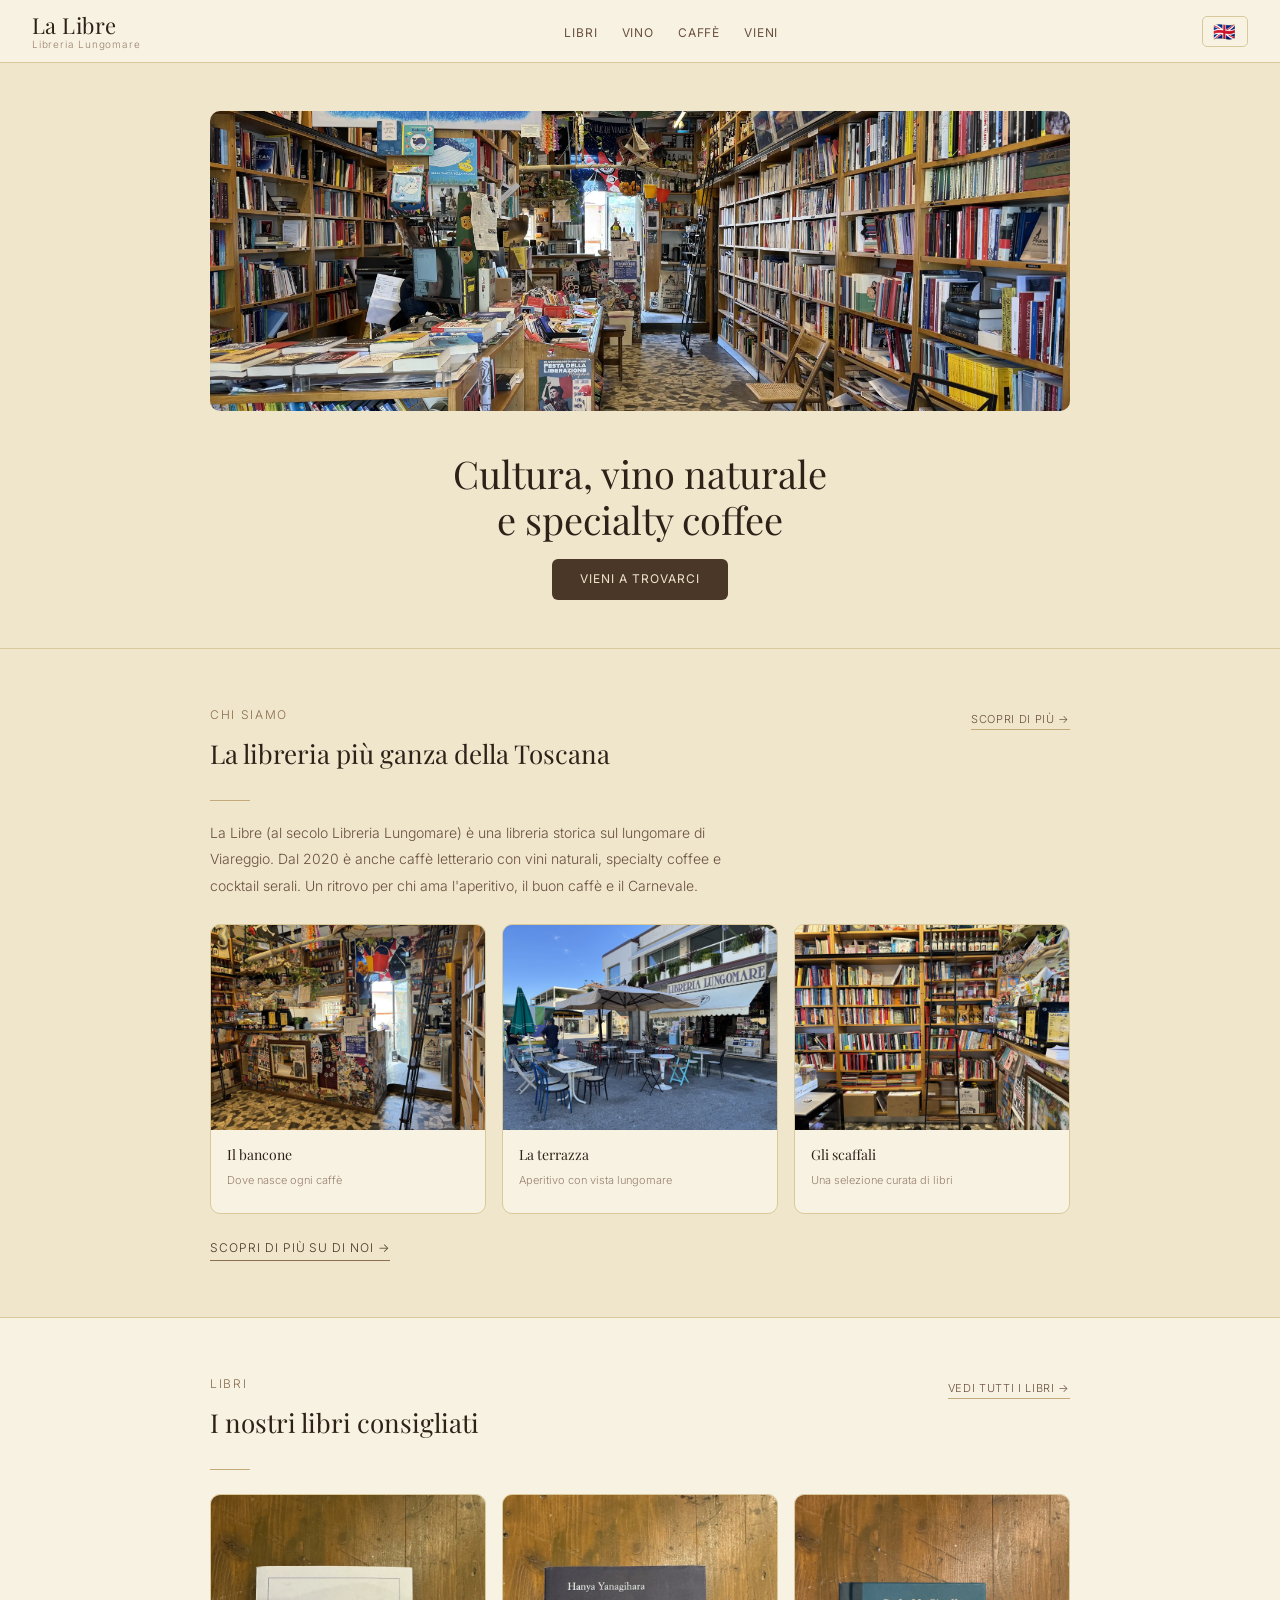
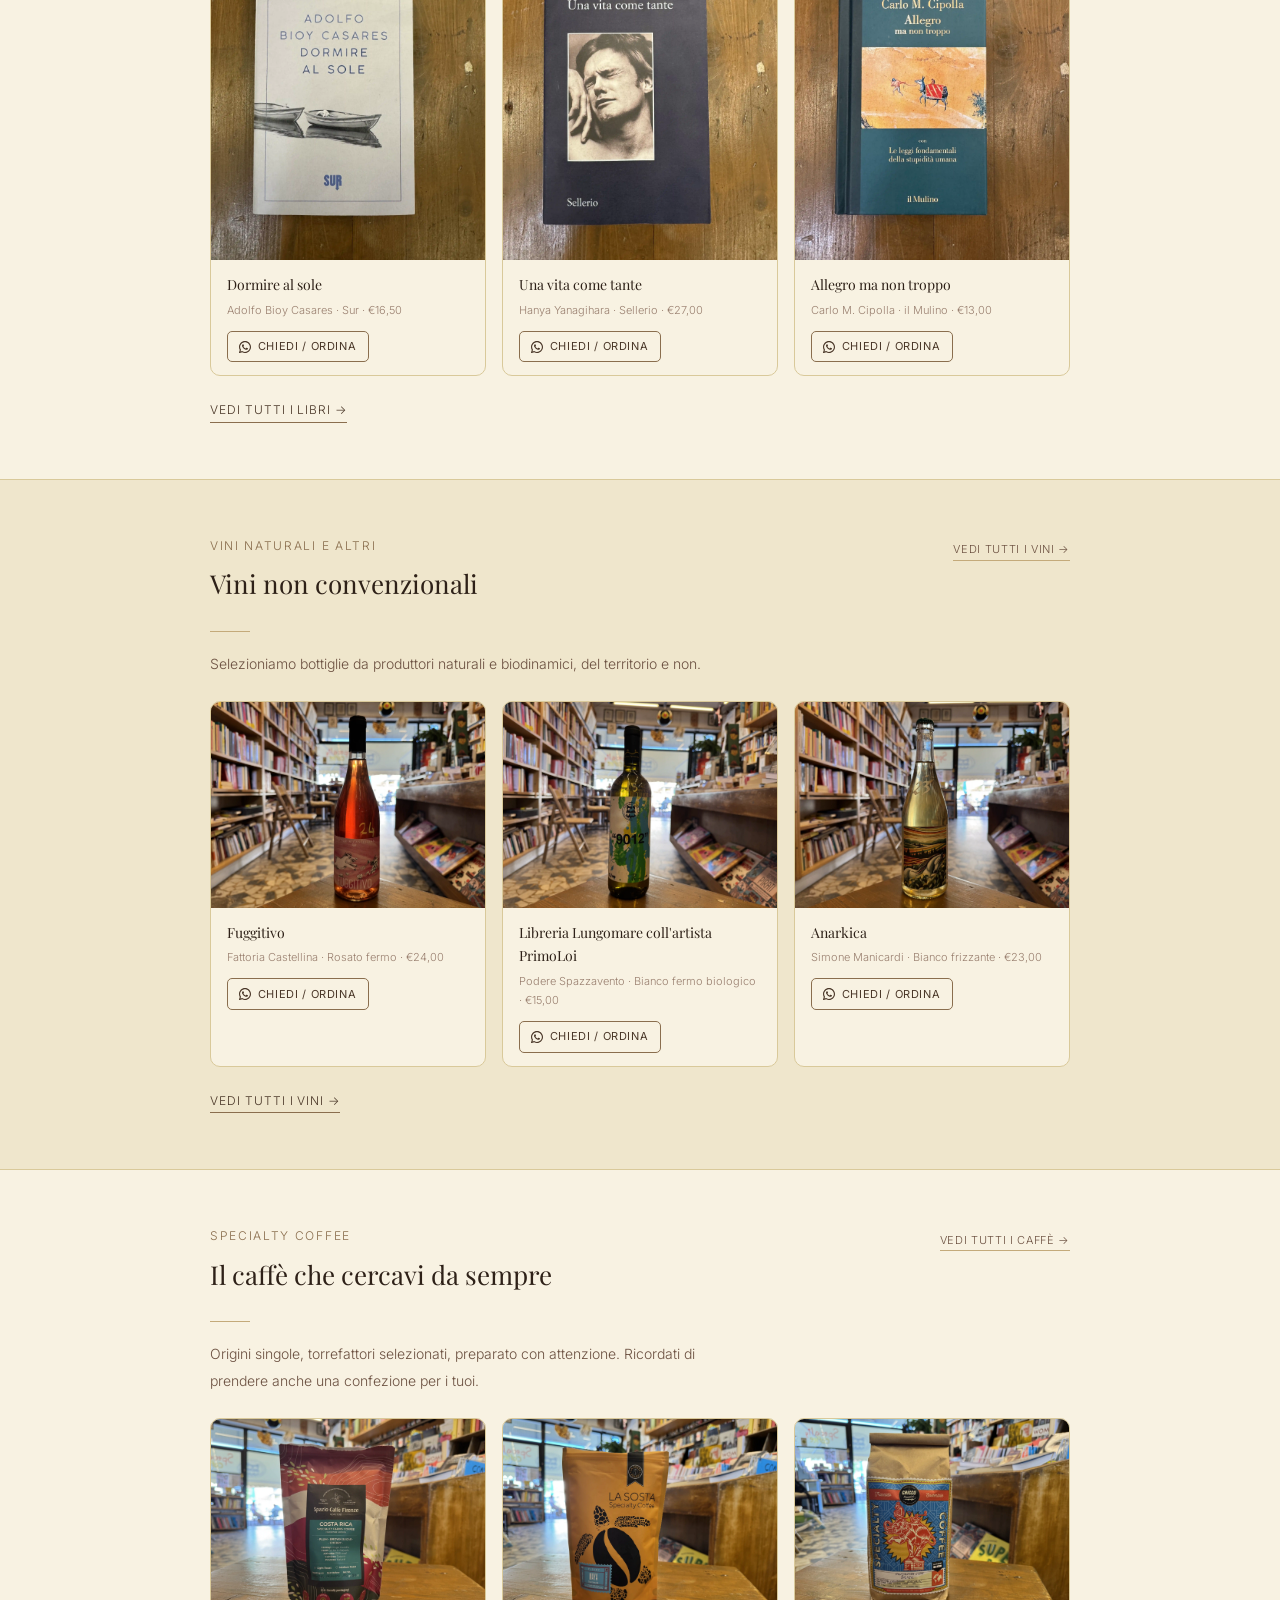
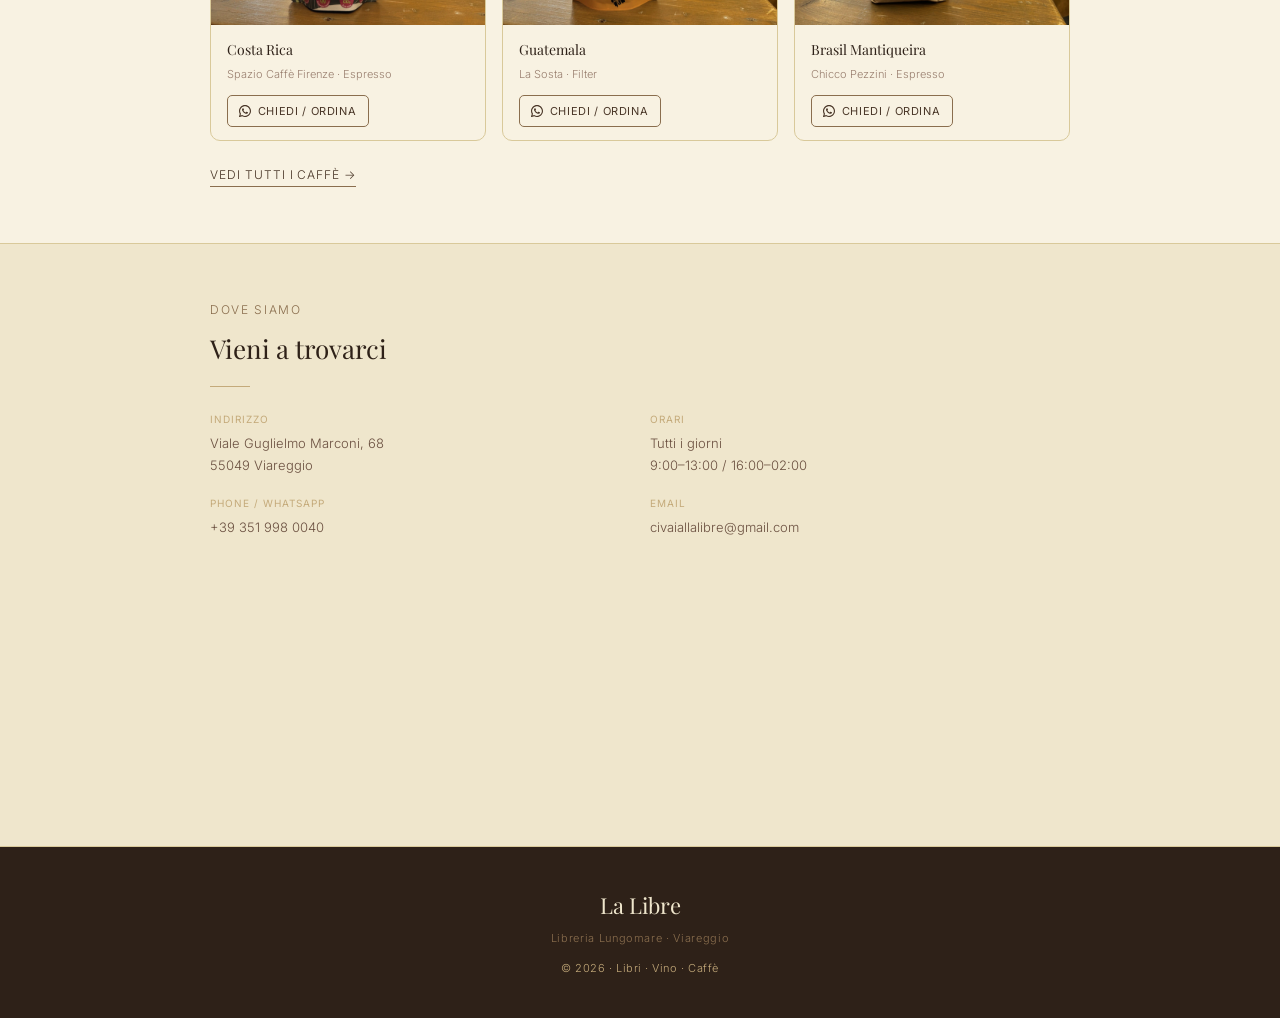
==== index.html @ 2ba242cf "Consistency across sections, also about" ====
<!DOCTYPE html>
<html lang="it">
<head>
  <meta charset="UTF-8" />
  <meta name="viewport" content="width=device-width, initial-scale=1.0" />
  <title>La Libre — Cultura, Vino Naturale & Specialty Coffee a Viareggio</title>
  <meta name="description" content="La Libre (Libreria Lungomare) è una libreria storica sul lungomare di Viareggio. Vini naturali, specialty coffee e cocktail serali." />
  <link rel="preconnect" href="https://fonts.googleapis.com" />
  <link rel="preconnect" href="https://fonts.gstatic.com" crossorigin />
  <link href="https://fonts.googleapis.com/css2?family=Playfair+Display:ital,wght@0,400;0,500;1,400&family=Inter:wght@300;400;500&display=swap" rel="stylesheet" />
  <style>
    /* ── Reset ── */
    *, *::before, *::after { box-sizing: border-box; margin: 0; padding: 0; }
    img { display: block; width: 100%; height: 100%; object-fit: cover; }

    /* ── Palette ── */
    :root {
      --cream:        #f8f2e2;
      --linen:        #efe6cc;
      --sand:         #d9c99a;
      --wood-light:   #c4aa7a;
      --wood-mid:     #8a6e4e;
      --walnut:       #4a3728;
      --walnut-deep:  #2e2118;
      --text-main:    #2e2118;
      --text-mid:     #6b5040;
      --text-muted:   #9a8070;
    }

    /* ── Base ── */
    body {
      font-family: 'Inter', sans-serif;
      font-weight: 300;
      background: var(--cream);
      color: var(--text-main);
      line-height: 1.7;
    }

    /* ── Nav ── */
    nav {
      position: sticky;
      top: 0;
      z-index: 100;
      background: var(--cream);
      border-bottom: 0.5px solid var(--sand);
      padding: 0.75rem 2rem;
      display: flex;
      align-items: center;
      justify-content: space-between;
      gap: 1rem;
    }
    .nav-logo {
      text-decoration: none;
      white-space: nowrap;
      line-height: 1.2;
    }
    .nav-logo-main {
      font-family: 'Playfair Display', serif;
      font-size: 22px;
      font-weight: 400;
      color: var(--walnut-deep);
      letter-spacing: 0.02em;
      display: block;
    }
    .nav-logo-sub {
      font-size: 10px;
      color: var(--text-muted);
      letter-spacing: 0.08em;
      font-weight: 300;
      display: block;
    }
    .nav-links {
      display: flex;
      gap: 1.5rem;
      list-style: none;
    }
    .nav-links a {
      font-size: 12px;
      color: var(--text-mid);
      text-decoration: none;
      letter-spacing: 0.07em;
      text-transform: uppercase;
      font-weight: 400;
      transition: color 0.2s;
    }
    .nav-links a:hover { color: var(--walnut-deep); }
    .nav-lang {
      font-size: 18px;
      border: 0.5px solid var(--sand);
      padding: 4px 10px;
      border-radius: 5px;
      cursor: pointer;
      background: transparent;
      font-family: 'Inter', sans-serif;
      white-space: nowrap;
      letter-spacing: 0.1em;
    }
    .nav-right {
      display: flex;
      align-items: center;
      gap: 0.75rem;
    }
    .burger {
      display: none;
      flex-direction: column;
      justify-content: center;
      gap: 5px;
      width: 32px;
      height: 32px;
      background: transparent;
      border: 0.5px solid var(--sand);
      border-radius: 5px;
      cursor: pointer;
      padding: 0;
    }
    .burger span {
      display: block;
      width: 16px;
      height: 1.5px;
      background: var(--walnut-deep);
      margin: 0 auto;
      transition: transform 0.25s, opacity 0.25s;
    }
    .burger.open span:nth-child(1) { transform: translateY(6.5px) rotate(45deg); }
    .burger.open span:nth-child(2) { opacity: 0; }
    .burger.open span:nth-child(3) { transform: translateY(-6.5px) rotate(-45deg); }
    .mobile-menu {
      display: none;
      flex-direction: column;
      background: var(--linen);
      border-bottom: 0.5px solid var(--sand);
      overflow: hidden;
      max-height: 0;
      transition: max-height 0.3s ease;
    }
    .mobile-menu.open { max-height: 300px; }
    .mobile-menu a {
      padding: 0.9rem 1.2rem;
      font-size: 13px;
      letter-spacing: 0.06em;
      text-transform: uppercase;
      color: var(--text-mid);
      text-decoration: none;
      border-bottom: 0.5px solid var(--sand);
    }
    .mobile-menu a:last-child { border-bottom: none; }
    .mobile-menu a:hover { color: var(--walnut-deep); }

    /* ── Hero ── */
    .hero {
      background: var(--linen);
      border-bottom: 0.5px solid var(--sand);
      padding: 3rem 2rem;
      display: flex;
      flex-direction: column;
      align-items: center;
      text-align: center;
    }
    .hero-img {
      width: 100%;
      max-width: 860px;
      height: 300px;
      background: var(--sand);
      border-radius: 10px;
      overflow: hidden;
      margin-bottom: 2.5rem;
      display: flex;
      align-items: center;
      justify-content: center;
      color: var(--text-mid);
      font-size: 12px;
      letter-spacing: 0.06em;
    }
    /* swap the div for <img loading="lazy" src="images/hero.webp" alt="La Libre sul lungomare di Viareggio"> when ready */
    .hero h1 {
      font-family: 'Playfair Display', serif;
      font-size: 38px;
      font-weight: 400;
      color: var(--walnut-deep);
      line-height: 1.2;
      margin-bottom: 1rem;
    }
    .hero p {
      font-size: 15px;
      color: var(--text-mid);
      max-width: 460px;
      line-height: 1.85;
      margin-bottom: 2rem;
    }
    .btn {
      background: var(--walnut);
      color: var(--linen);
      padding: 0.65rem 1.8rem;
      border-radius: 6px;
      font-size: 12px;
      letter-spacing: 0.08em;
      text-transform: uppercase;
      font-weight: 400;
      font-family: 'Inter', sans-serif;
      border: none;
      cursor: pointer;
      text-decoration: none;
      display: inline-block;
      transition: background 0.2s;
    }
    .btn:hover { background: var(--walnut-deep); }

    /* ── Sections ── */
    section {
      padding: 3.5rem 2rem;
      border-bottom: 0.5px solid var(--sand);
    }
    section:nth-child(even) { background: var(--linen); }
    .section-inner { max-width: 860px; margin: 0 auto; }

    .eyebrow {
      font-size: 12px;
      letter-spacing: 0.14em;
      text-transform: uppercase;
      color: var(--wood-mid);
      margin-bottom: 0.4rem;
    }
    h2 {
      font-family: 'Playfair Display', serif;
      font-size: 26px;
      font-weight: 400;
      color: var(--walnut-deep);
      margin-bottom: 0.6rem;
    }
    .divider {
      width: 40px;
      height: 1px;
      background: var(--wood-light);
      margin: 0.9rem 0 1.2rem;
    }
    .section-body {
      font-size: 14px;
      color: var(--text-mid);
      line-height: 1.9;
      max-width: 540px;
    }

    /* ── Photo rows ── */
    .photo-row {
      display: flex;
      gap: 1rem;
      margin-top: 1.5rem;
    }
    .photo-block {
      flex: 1;
      background: var(--sand);
      border-radius: 10px;
      overflow: hidden;
    }
    .photo-block img {
      width: 100%;
      height: auto;
      object-fit: contain;
    }

    /* ── Cards ── */
    .cards {
      display: grid;
      grid-template-columns: repeat(auto-fit, minmax(160px, 1fr));
      gap: 1rem;
      margin-top: 1.5rem;
    }
    .card {
      background: var(--cream);
      border: 0.5px solid var(--sand);
      border-radius: 10px;
      overflow: hidden;
    }
    section:nth-child(even) .card { background: var(--cream); }
    .card-img {
      background: var(--sand);
      overflow: hidden;
    }
    .card-img img {
      width: 100%;
      height: auto;
      object-fit: contain;
    }
    .card-body { padding: 0.8rem 1rem; }
    .card-title {
      font-family: 'Playfair Display', serif;
      font-size: 14px;
      color: var(--walnut-deep);
      margin-bottom: 0.25rem;
    }
    .card-sub {
      font-size: 11px;
      color: var(--text-muted);
      margin-bottom: 0.7rem;
    }
    .card {
      cursor: pointer;
      transition: box-shadow 0.2s, transform 0.2s;
      text-decoration: none;
      color: inherit;
      display: block;
    }
    .card:hover {
      box-shadow: 0 4px 18px rgba(46,33,24,0.10);
      transform: translateY(-2px);
    }
    .card-img img { transition: transform 0.3s; }
    .card:hover .card-img img { transform: scale(1.03); }
    .wa-btn {
      display: inline-flex;
      align-items: center;
      gap: 0.4rem;
      font-size: 11px;
      font-family: 'Inter', sans-serif;
      font-weight: 400;
      letter-spacing: 0.06em;
      text-transform: uppercase;
      color: var(--walnut);
      border: 0.5px solid var(--wood-mid);
      border-radius: 5px;
      padding: 0.35rem 0.7rem;
      text-decoration: none;
      transition: background 0.2s, color 0.2s;
      white-space: nowrap;
    }
    .wa-btn:hover { background: var(--walnut); color: var(--linen); }
    .see-all {
      display: inline-block;
      margin-top: 1.5rem;
      font-size: 12px;
      letter-spacing: 0.08em;
      text-transform: uppercase;
      color: var(--walnut);
      text-decoration: none;
      border-bottom: 0.5px solid var(--wood-mid);
      padding-bottom: 1px;
      transition: color 0.2s;
    }
    .see-all:hover { color: var(--walnut-deep); }
    .section-head {
      display: flex;
      align-items: flex-start;
      justify-content: space-between;
      gap: 1rem;
    }
    .see-all-top {
      font-size: 11px;
      letter-spacing: 0.06em;
      text-transform: uppercase;
      color: var(--text-mid);
      text-decoration: none;
      white-space: nowrap;
      border-bottom: 0.5px solid var(--wood-light);
      padding-bottom: 1px;
      margin-top: 0.3rem;
      transition: color 0.2s, border-color 0.2s;
    }
    .see-all-top:hover { color: var(--walnut-deep); border-color: var(--wood-mid); }
    @media (max-width: 640px) {
      .section-head { flex-direction: column; gap: 0.4rem; }
    }

    /* ── Visit ── */
    .info-grid {
      display: grid;
      grid-template-columns: 1fr 1fr;
      gap: 1.2rem;
      margin-top: 1.5rem;
    }
    .info-item { font-size: 13px; color: var(--text-mid); }
    .info-label {
      display: block;
      font-size: 10px;
      letter-spacing: 0.1em;
      text-transform: uppercase;
      color: var(--wood-light);
      margin-bottom: 0.25rem;
      font-weight: 400;
    }
    .map-placeholder {
      margin-top: 1.5rem;
      height: 220px;
      background: var(--sand);
      border-radius: 10px;
      overflow: hidden;
      display: flex;
      align-items: center;
      justify-content: center;
      color: var(--text-mid);
      font-size: 12px;
      letter-spacing: 0.04em;
    }
    /* replace the div above with:
       <iframe src="https://maps.google.com/..." width="100%" height="220"
               style="border:0; border-radius:10px;" allowfullscreen loading="lazy"></iframe>
    */

    /* ── Footer ── */
    footer {
      background: var(--walnut-deep);
      padding: 2.5rem 2rem;
      text-align: center;
    }
    .footer-logo {
      font-family: 'Playfair Display', serif;
      font-size: 22px;
      color: var(--linen);
      margin-bottom: 0.25rem;
    }
    .footer-sub {
      font-size: 11px;
      color: var(--wood-mid);
      letter-spacing: 0.06em;
      margin-bottom: 0.75rem;
    }
    footer p {
      font-size: 11px;
      color: var(--wood-light);
      letter-spacing: 0.05em;
      font-weight: 300;
    }

    /* ── Responsive ── */
    @media (max-width: 640px) {
      nav { padding: 0.75rem 1.2rem; }
      .nav-links { display: none; }
      .burger { display: flex; }
      .mobile-menu { display: flex; }
      .hero { padding: 2rem 1.2rem; }
      .hero h1 { font-size: 28px; }
      .hero-img { height: 200px; }
      section { padding: 2.5rem 1.2rem; }
      .photo-row { flex-direction: column; }
      .info-grid { grid-template-columns: 1fr; }
    }

    /* ── Reduced motion ── */
    @media (prefers-reduced-motion: reduce) {
      * { transition: none !important; }
    }
  </style>
</head>
<body>

  <!-- NAV -->
  <nav>
    <a href="index.html" class="nav-logo">
      <span class="nav-logo-main">La Libre</span>
      <span class="nav-logo-sub">Libreria Lungomare</span>
    </a>
    <ul class="nav-links">
      <li><a href="books.html" data-it="Libri" data-en="Books">Libri</a></li>
      <li><a href="wine.html" data-it="Vino" data-en="Wine">Vino</a></li>
      <li><a href="coffee.html" data-it="Caffè" data-en="Coffee">Caffè</a></li>
      <li><a href="#visit" data-it="Vieni" data-en="Visit">Vieni</a></li>
    </ul>
    <div class="nav-right">
      <button class="nav-lang" id="lang-toggle" title="Switch language">🇬🇧</button>
      <button class="burger" id="burger-toggle" aria-label="Menu" aria-expanded="false">
        <span></span><span></span><span></span>
      </button>
    </div>
  </nav>

  <div class="mobile-menu" id="mobile-menu">
    <a href="books.html" data-it="Libri" data-en="Books">Libri</a>
    <a href="wine.html" data-it="Vino" data-en="Wine">Vino</a>
    <a href="coffee.html" data-it="Caffè" data-en="Coffee">Caffè</a>
    <a href="#visit" data-it="Vieni" data-en="Visit">Vieni</a>
  </div>

  <!-- HERO -->
  <section class="hero">
    <div class="hero-img"><img loading="lazy" src="foto/dallentrata.webp" alt="La Libre sul lungomare di Viareggio" /></div>
    <h1 data-it="Cultura, vino naturale<br>e specialty coffee" data-en="Culture, natural wine<br>and specialty coffee">Cultura, vino naturale<br>e specialty coffee</h1>
    <a href="#visit" class="btn" data-it="Vieni a trovarci" data-en="Find us">Vieni a trovarci</a>
  </section>

  <!-- ABOUT -->
  <section id="about">
    <div class="section-inner">
      <div class="section-head">
        <div>
          <div class="eyebrow" data-it="Chi siamo" data-en="Who we are">Chi siamo</div>
          <h2 data-it="La libreria più ganza della Toscana" data-en="The coolest bookshop in Tuscany">La libreria più ganza della Toscana</h2>
        </div>
        <a href="about.html" class="see-all-top" data-it="Scopri di più →" data-en="Discover more →">Scopri di più →</a>
      </div>
      <div class="divider"></div>
      <p class="section-body" data-it="La Libre (al secolo Libreria Lungomare) è una libreria storica sul lungomare di Viareggio. Dal 2020 è anche caffè letterario con vini naturali, specialty coffee e cocktail serali. Un ritrovo per chi ama l'aperitivo, il buon caffè e il Carnevale." data-en="La Libre (formally Libreria Lungomare) is a historic bookshop on the seafront of Viareggio. Since 2020 it has also become a literary café with natural wines, specialty coffee and evening cocktails. A gathering place for those who love aperitivo, good coffee and the Viareggio Carnival.">
        La Libre (al secolo Libreria Lungomare) è una libreria storica sul lungomare di Viareggio. Dal 2020 è anche caffè letterario con vini naturali, specialty coffee e cocktail serali. Un ritrovo per chi ama l'aperitivo, il buon caffè e il Carnevale.
      </p>
      <div class="cards" id="about-cards"></div>
      <a href="about.html" class="see-all" data-it="Scopri di più su di noi →" data-en="Discover more about us →">Scopri di più su di noi →</a>
    </div>
  </section>

  <section id="books">
    <div class="section-inner">
      <div class="section-head">
        <div>
          <div class="eyebrow" data-it="Libri" data-en="Books">Libri</div>
          <h2 data-it="I nostri libri consigliati" data-en="Our recommended books">I nostri libri consigliati</h2>
        </div>
        <a href="books.html" class="see-all-top" data-it="Vedi tutti i libri →" data-en="See all books →">Vedi tutti i libri →</a>
      </div>
      <div class="divider"></div>
      <div class="cards" id="books-cards"></div>
      <a href="books.html" class="see-all" data-it="Vedi tutti i libri →" data-en="See all books →">Vedi tutti i libri →</a>
    </div>
  </section>

  <!-- WINE -->
  <section id="wine">
    <div class="section-inner">
      <div class="section-head">
        <div>
          <div class="eyebrow" data-it="Vini naturali e altri" data-en="Natural wine and others">Vino</div>
          <h2 data-it="Vini non convenzionali" data-en="Unconventional wines">Vini non convenzionali</h2>
        </div>
        <a href="wine.html" class="see-all-top" data-it="Vedi tutti i vini →" data-en="See all wines →">Vedi tutti i vini →</a>
      </div>
      <div class="divider"></div>
      <p class="section-body" data-it="Selezioniamo bottiglie da produttori naturali e biodinamici, del territorio e non." data-en="We select bottles from natural and biodynamic producers, local and beyond.">Selezioniamo bottiglie da produttori naturali e biodinamici, del territorio e non.</p>
      <div class="cards" id="wine-cards"></div>
      <a href="wine.html" class="see-all" data-it="Vedi tutti i vini →" data-en="See all wines →">Vedi tutti i vini →</a>
    </div>
  </section>

  <!-- COFFEE -->
  <section id="coffee">
    <div class="section-inner">
      <div class="section-head">
        <div>
          <div class="eyebrow" data-it="Specialty coffee" data-en="Specialty coffee">Specialty coffee</div>
          <h2 data-it="Il caffè che cercavi da sempre" data-en="The coffee you always wanted">Il caffè che cercavi da sempre</h2>
        </div>
        <a href="coffee.html" class="see-all-top" data-it="Vedi tutti i caffè →" data-en="See all coffees →">Vedi tutti i caffè →</a>
      </div>
      <div class="divider"></div>
      <p class="section-body" data-it="Origini singole, torrefattori selezionati, preparato con attenzione. Ricordati di prendere anche una confezione per i tuoi." data-en="Single origins, careful roasters, brewed with attention. Don't forget to grab a bag for your family too.">Origini singole, torrefattori selezionati, preparato con attenzione. Ricordati di prendere anche una confezione per i tuoi.</p>
      <div class="cards" id="coffee-cards"></div>
      <a href="coffee.html" class="see-all" data-it="Vedi tutti i caffè →" data-en="See all coffees →">Vedi tutti i caffè →</a>
    </div>
  </section>

  <!-- VISIT -->
  <section id="visit">
    <div class="section-inner">
      <div class="eyebrow" data-it="Dove siamo" data-en="Find us">Dove siamo</div>
      <h2 data-it="Vieni a trovarci" data-en="Come and visit">Vieni a trovarci</h2>
      <div class="divider"></div>
      <div class="info-grid">
        <div class="info-item">
          <span class="info-label" data-it="Indirizzo" data-en="Address">Indirizzo</span>
          Viale Guglielmo Marconi, 68<br>55049 Viareggio
        </div>
        <div class="info-item">
          <span class="info-label" data-it="Orari" data-en="Hours">Orari</span>
          <span data-it="Tutti i giorni" data-en="Every day">Tutti i giorni</span><br>
          9:00–13:00 / 16:00–02:00
        </div>
        <div class="info-item">
          <span class="info-label">Phone / WhatsApp</span>
          <a href="tel:+393519980040" style="color:inherit;text-decoration:none;">+39 351 998 0040</a>
        </div>
        <div class="info-item">
          <span class="info-label">Email</span>
          <a href="mailto:civaiallalibre@gmail.com" style="color:inherit;text-decoration:none;">civaiallalibre@gmail.com</a>
        </div>
      </div>
      <iframe src="https://www.google.com/maps/embed?pb=!1m18!1m12!1m3!1d2876.0768328225317!2d10.235871875852617!3d43.87495967109236!2m3!1f0!2f0!3f0!3m2!1i1024!2i768!4f13.1!3m3!1m2!1s0x12d5a1ed3983cb67%3A0x3e65cf802dfb64c!2sViale%20Guglielmo%20Marconi%2C%2068%2C%2055049%20Viareggio%20LU!5e0!3m2!1sit!2sit!4v1781770397722!5m2!1sit!2sit" width="100%" height="220" style="border:0; border-radius:10px; margin-top:1.5rem;" allowfullscreen="" loading="lazy" referrerpolicy="no-referrer-when-downgrade"></iframe>
    </div>
  </section>

  <!-- FOOTER -->
  <footer>
    <div class="footer-logo">La Libre</div>
    <div class="footer-sub">Libreria Lungomare · Viareggio</div>
    <p>© 2026 · Libri · Vino · Caffè</p>
  </footer>

  <script src="products.js"></script>
  <script src="site.js"></script>
  <script>
    const WA_ICON = `<svg xmlns="http://www.w3.org/2000/svg" width="12" height="12" viewBox="0 0 24 24" fill="currentColor"><path d="M17.472 14.382c-.297-.149-1.758-.867-2.03-.967-.273-.099-.471-.148-.67.15-.197.297-.767.966-.94 1.164-.173.199-.347.223-.644.075-.297-.15-1.255-.463-2.39-1.475-.883-.788-1.48-1.761-1.653-2.059-.173-.297-.018-.458.13-.606.134-.133.298-.347.446-.52.149-.174.198-.298.298-.497.099-.198.05-.371-.025-.52-.075-.149-.669-1.612-.916-2.207-.242-.579-.487-.5-.669-.51-.173-.008-.371-.01-.57-.01-.198 0-.52.074-.792.372-.272.297-1.04 1.016-1.04 2.479 0 1.462 1.065 2.875 1.213 3.074.149.198 2.096 3.2 5.077 4.487.709.306 1.262.489 1.694.625.712.227 1.36.195 1.871.118.571-.085 1.758-.719 2.006-1.413.248-.694.248-1.289.173-1.413-.074-.124-.272-.198-.57-.347z"/><path d="M12 0C5.373 0 0 5.373 0 12c0 2.126.553 4.122 1.523 5.855L.057 23.215a.75.75 0 0 0 .923.923l5.36-1.466A11.945 11.945 0 0 0 12 24c6.627 0 12-5.373 12-12S18.627 0 12 0zm0 21.75a9.694 9.694 0 0 1-4.98-1.371l-.356-.212-3.705 1.013 1.013-3.705-.212-.356A9.694 9.694 0 0 1 2.25 12C2.25 6.615 6.615 2.25 12 2.25S21.75 6.615 21.75 12 17.385 21.75 12 21.75z"/></svg>`;

    function renderCards(containerId, products, cat, showWaButton = true) {
      const container = document.getElementById(containerId);
      if (!container) return;
      products.slice(0, 3).forEach(p => {
        const waHtml = showWaButton ? `
            <a class="wa-btn" href="${waLink(p.title, cat)}" target="_blank" rel="noopener" onclick="event.stopPropagation()">
              ${WA_ICON} <span data-it="Chiedi / Ordina" data-en="Ask / Order">Chiedi / Ordina</span>
            </a>` : '';
        const card = document.createElement('div');
        card.className = 'card';
        card.innerHTML = `
          <div class="card-img"><img loading="lazy" src="${p.foto}" alt="${p.title}" /></div>
          <div class="card-body">
            <div class="card-title">${p.title}</div>
            <div class="card-sub">${p.sub}</div>
            ${waHtml}
          </div>`;
        card.addEventListener('click', () => {
          window.location.href = `detail.html?id=${p.id}&cat=${cat}&lang=${LaLibreSite.getLang()}`;
        });
        container.appendChild(card);
      });
    }

    renderCards('about-cards',  PRODUCTS.about,  'about', false);
    renderCards('books-cards',  PRODUCTS.books,  'books');
    renderCards('wine-cards',   PRODUCTS.wine,   'wine');
    renderCards('coffee-cards', PRODUCTS.coffee, 'coffee');

    // Re-apply translations/link language now that dynamic cards exist
    const lang = LaLibreSite.getLang();
    LaLibreSite.applyTranslations(lang);
    LaLibreSite.rewriteInternalLinks(lang);
  </script>

</body>
</html>
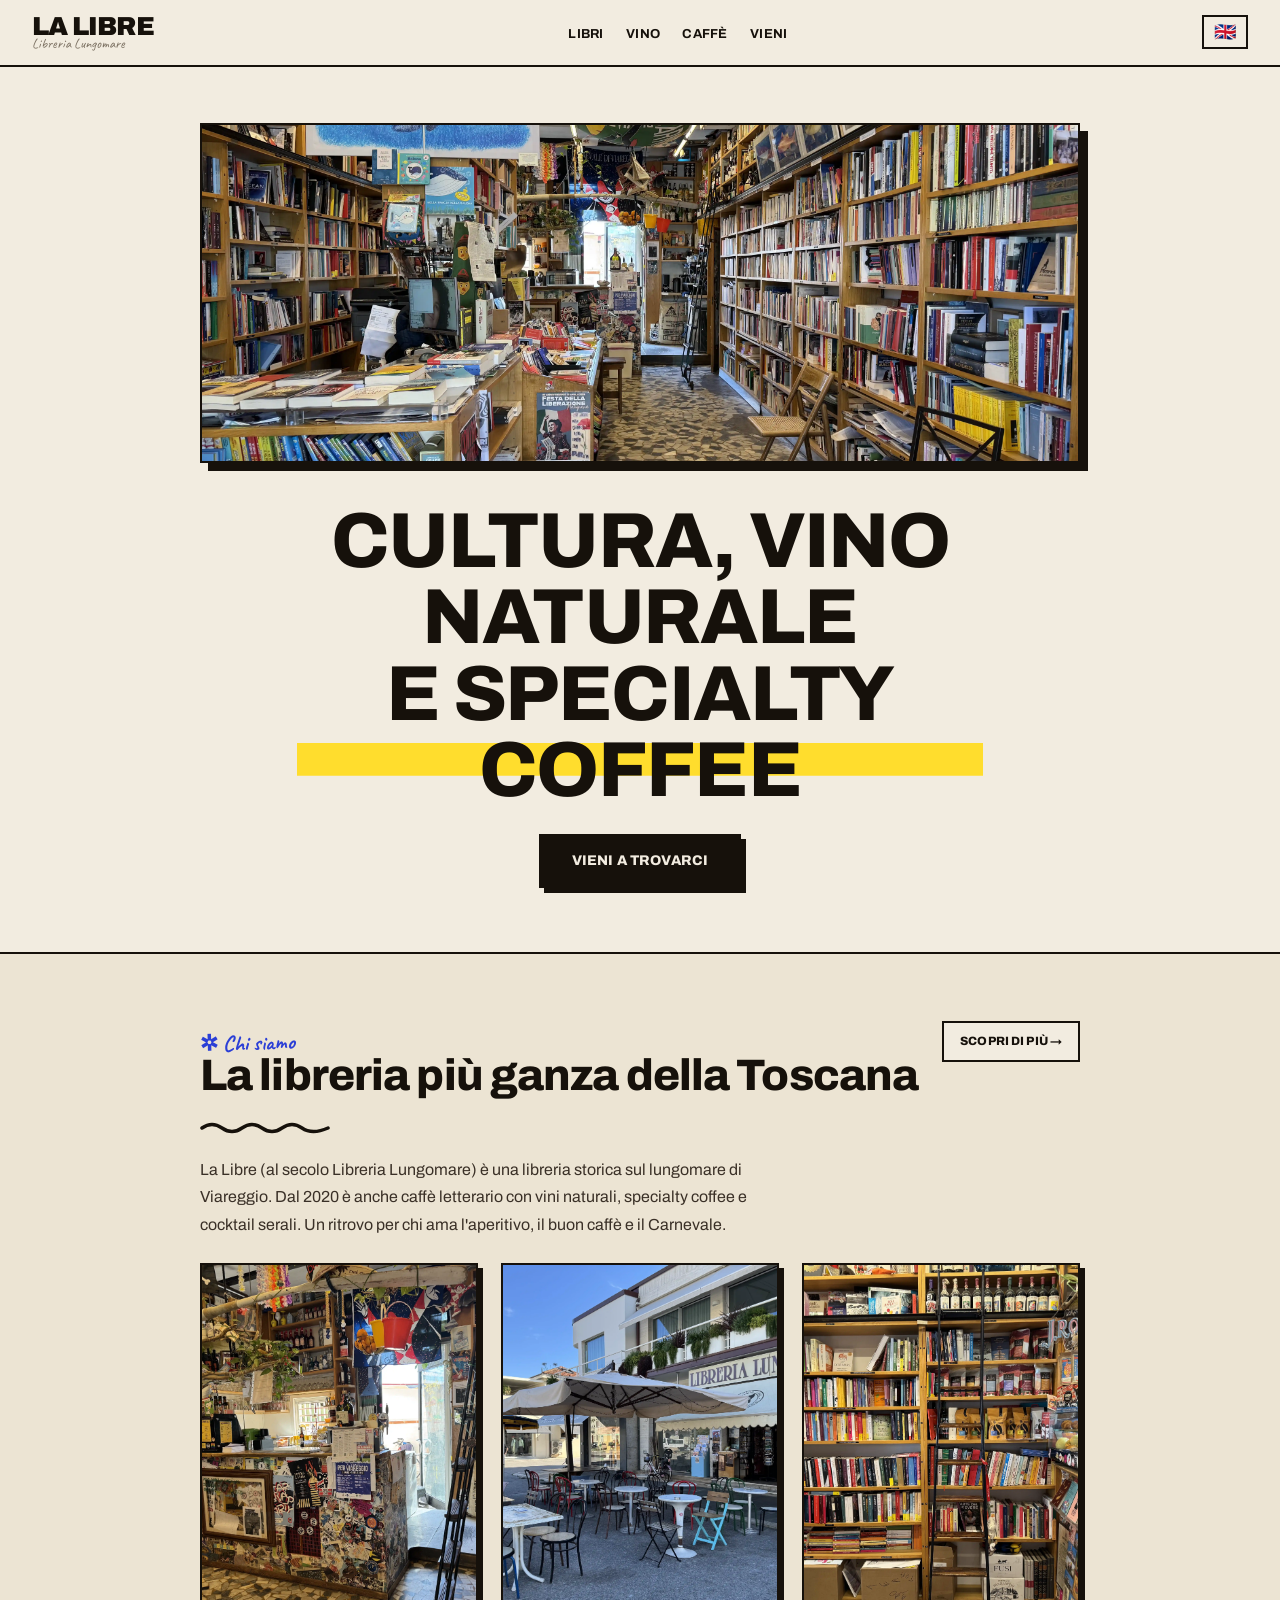
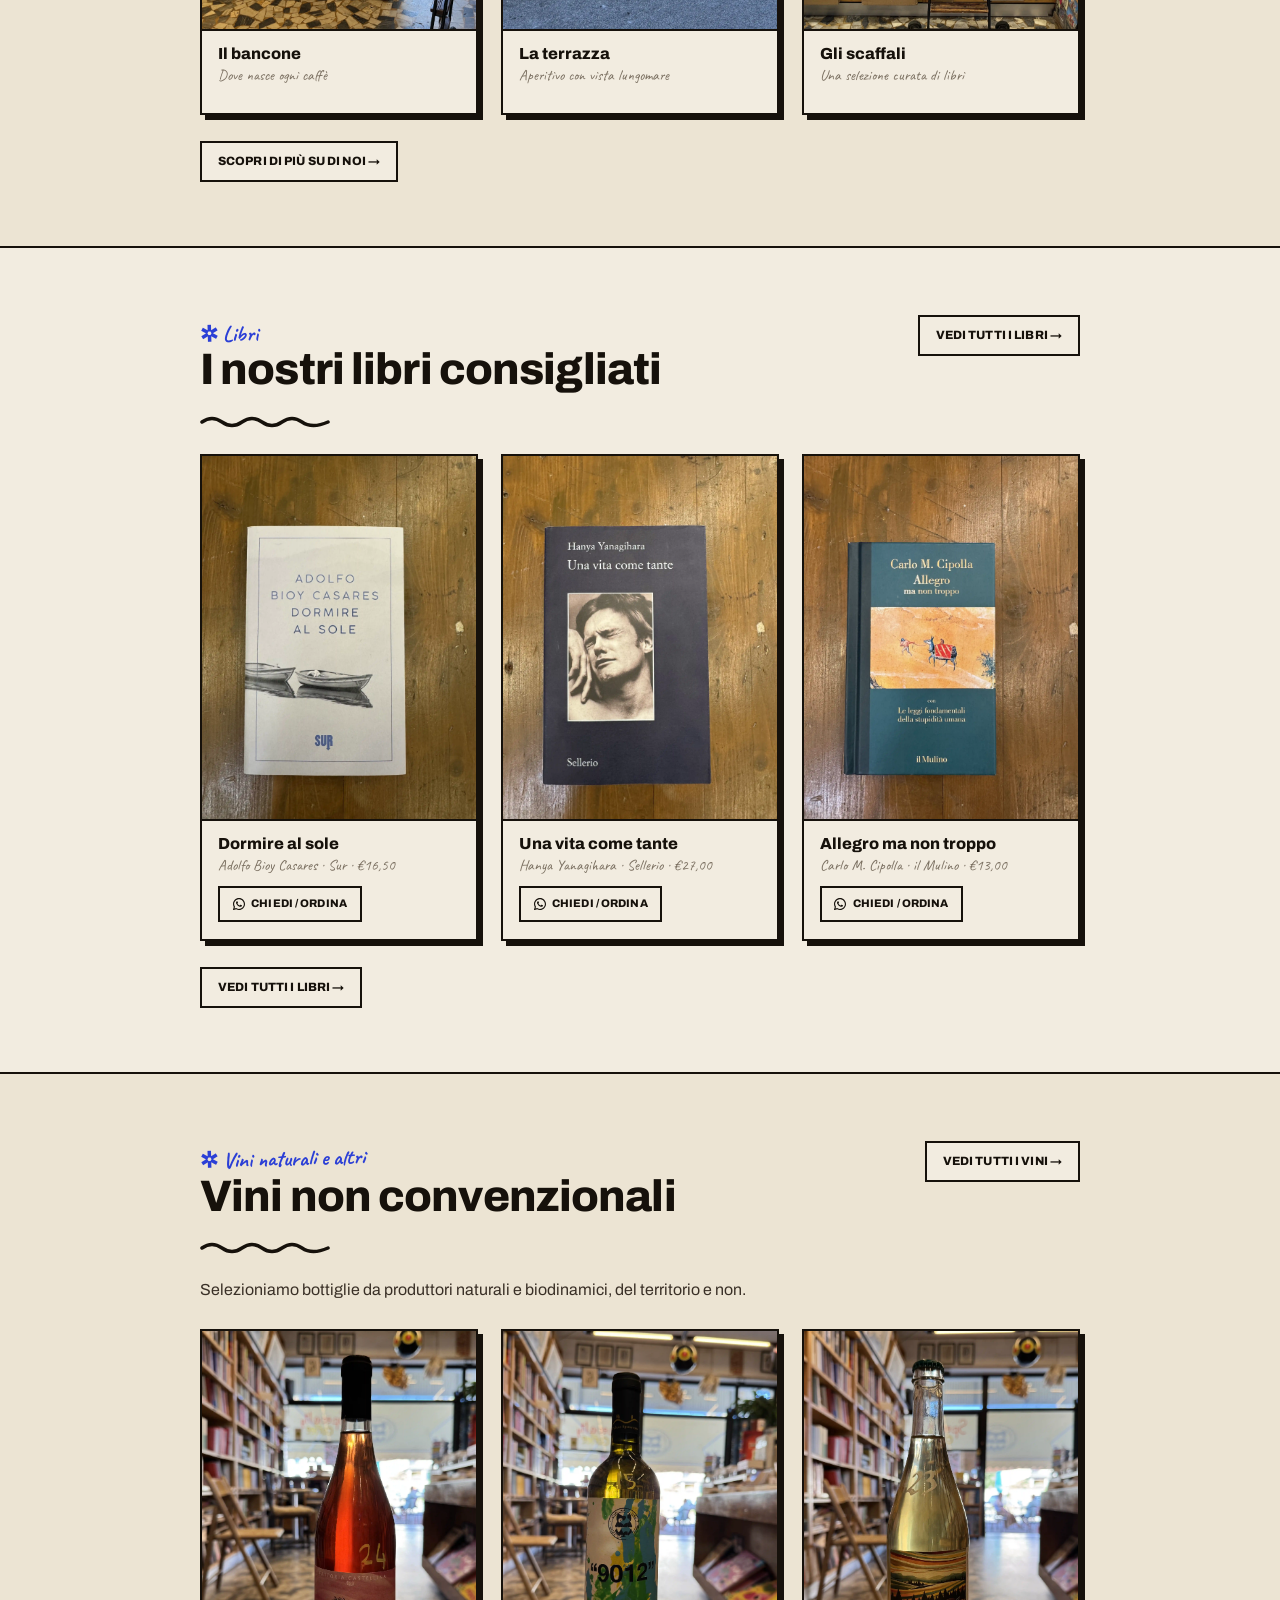
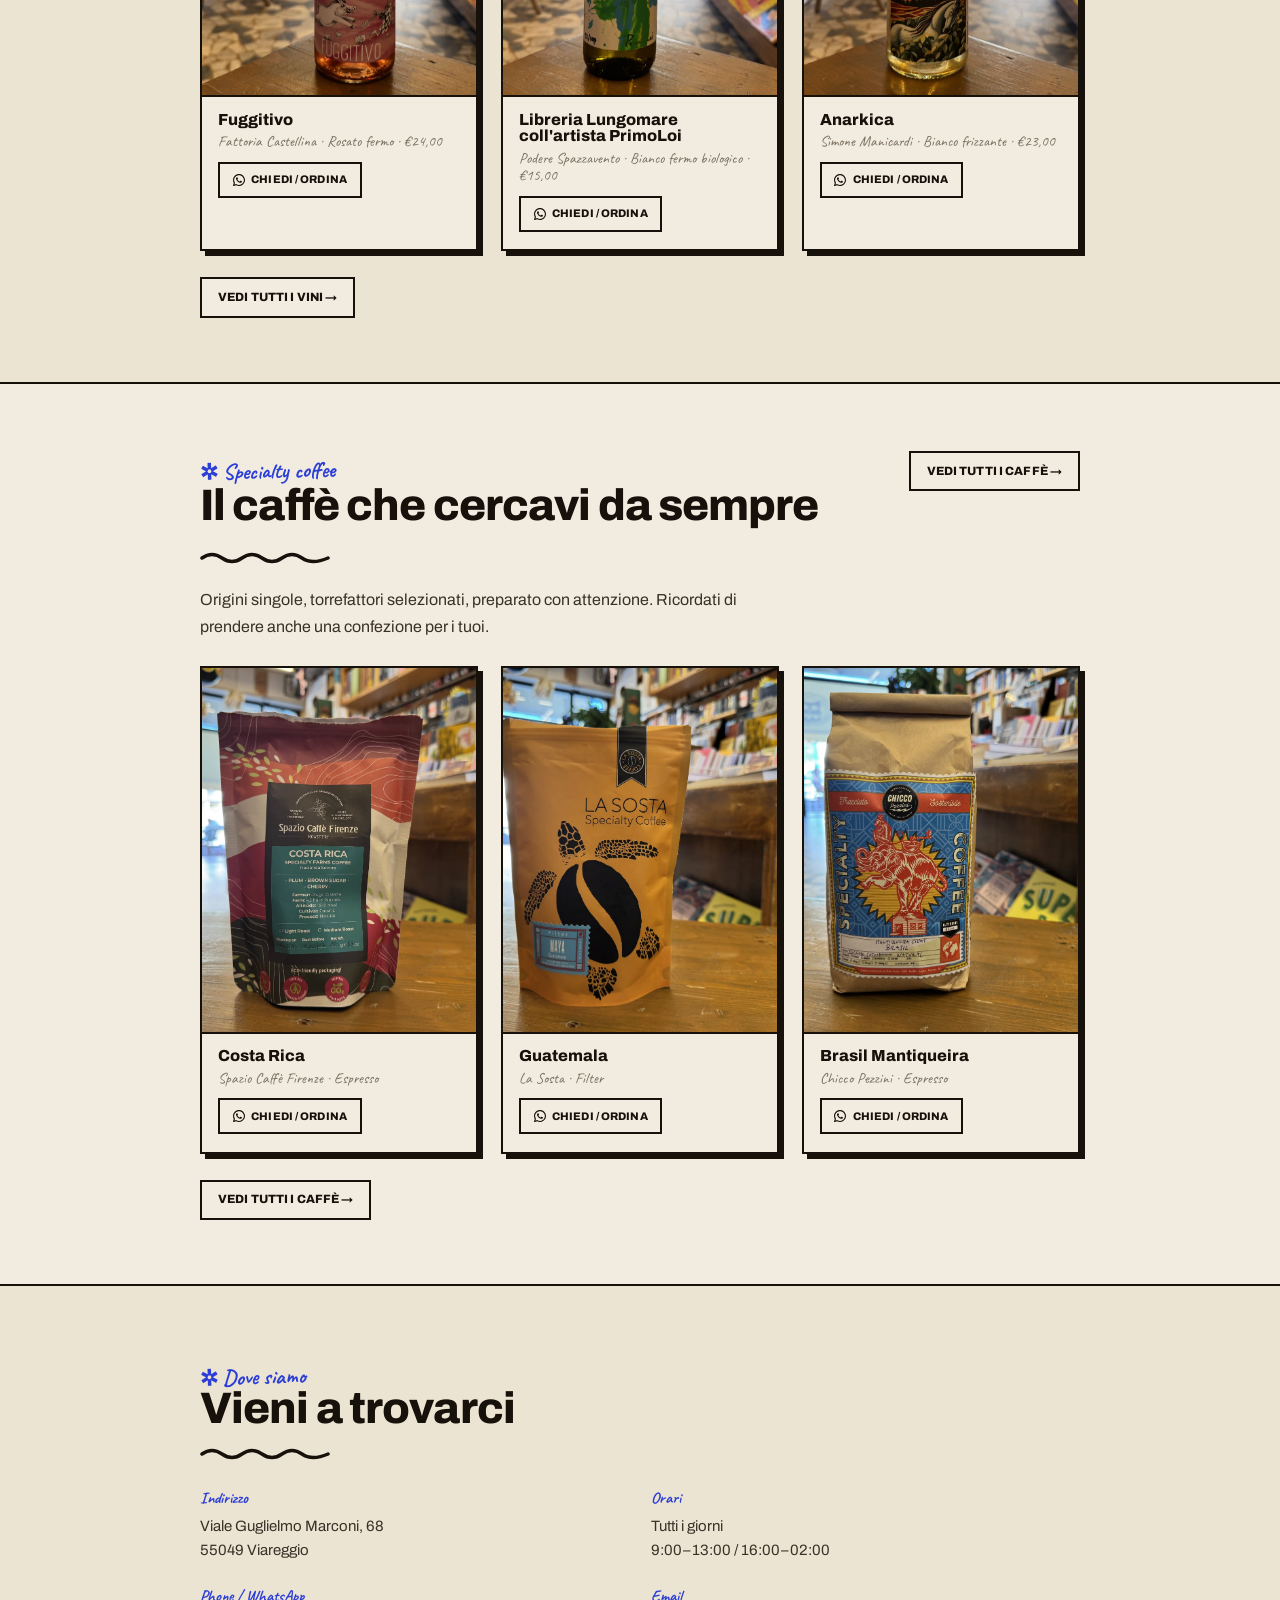
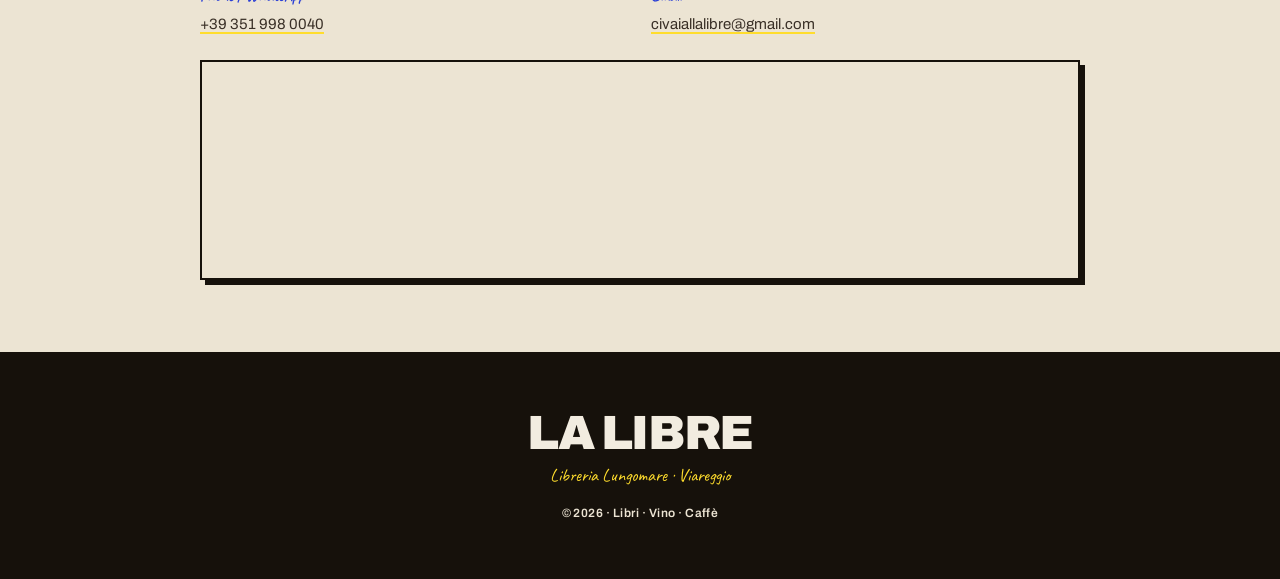
==== commit 689006fd: "Change style" ====
--- a/index.html
+++ b/index.html
@@ -7,438 +7,8 @@
   <meta name="description" content="La Libre (Libreria Lungomare) è una libreria storica sul lungomare di Viareggio. Vini naturali, specialty coffee e cocktail serali." />
   <link rel="preconnect" href="https://fonts.googleapis.com" />
   <link rel="preconnect" href="https://fonts.gstatic.com" crossorigin />
-  <link href="https://fonts.googleapis.com/css2?family=Playfair+Display:ital,wght@0,400;0,500;1,400&family=Inter:wght@300;400;500&display=swap" rel="stylesheet" />
-  <style>
-    /* ── Reset ── */
-    *, *::before, *::after { box-sizing: border-box; margin: 0; padding: 0; }
-    img { display: block; width: 100%; height: 100%; object-fit: cover; }
-
-    /* ── Palette ── */
-    :root {
-      --cream:        #f8f2e2;
-      --linen:        #efe6cc;
-      --sand:         #d9c99a;
-      --wood-light:   #c4aa7a;
-      --wood-mid:     #8a6e4e;
-      --walnut:       #4a3728;
-      --walnut-deep:  #2e2118;
-      --text-main:    #2e2118;
-      --text-mid:     #6b5040;
-      --text-muted:   #9a8070;
-    }
-
-    /* ── Base ── */
-    body {
-      font-family: 'Inter', sans-serif;
-      font-weight: 300;
-      background: var(--cream);
-      color: var(--text-main);
-      line-height: 1.7;
-    }
-
-    /* ── Nav ── */
-    nav {
-      position: sticky;
-      top: 0;
-      z-index: 100;
-      background: var(--cream);
-      border-bottom: 0.5px solid var(--sand);
-      padding: 0.75rem 2rem;
-      display: flex;
-      align-items: center;
-      justify-content: space-between;
-      gap: 1rem;
-    }
-    .nav-logo {
-      text-decoration: none;
-      white-space: nowrap;
-      line-height: 1.2;
-    }
-    .nav-logo-main {
-      font-family: 'Playfair Display', serif;
-      font-size: 22px;
-      font-weight: 400;
-      color: var(--walnut-deep);
-      letter-spacing: 0.02em;
-      display: block;
-    }
-    .nav-logo-sub {
-      font-size: 10px;
-      color: var(--text-muted);
-      letter-spacing: 0.08em;
-      font-weight: 300;
-      display: block;
-    }
-    .nav-links {
-      display: flex;
-      gap: 1.5rem;
-      list-style: none;
-    }
-    .nav-links a {
-      font-size: 12px;
-      color: var(--text-mid);
-      text-decoration: none;
-      letter-spacing: 0.07em;
-      text-transform: uppercase;
-      font-weight: 400;
-      transition: color 0.2s;
-    }
-    .nav-links a:hover { color: var(--walnut-deep); }
-    .nav-lang {
-      font-size: 18px;
-      border: 0.5px solid var(--sand);
-      padding: 4px 10px;
-      border-radius: 5px;
-      cursor: pointer;
-      background: transparent;
-      font-family: 'Inter', sans-serif;
-      white-space: nowrap;
-      letter-spacing: 0.1em;
-    }
-    .nav-right {
-      display: flex;
-      align-items: center;
-      gap: 0.75rem;
-    }
-    .burger {
-      display: none;
-      flex-direction: column;
-      justify-content: center;
-      gap: 5px;
-      width: 32px;
-      height: 32px;
-      background: transparent;
-      border: 0.5px solid var(--sand);
-      border-radius: 5px;
-      cursor: pointer;
-      padding: 0;
-    }
-    .burger span {
-      display: block;
-      width: 16px;
-      height: 1.5px;
-      background: var(--walnut-deep);
-      margin: 0 auto;
-      transition: transform 0.25s, opacity 0.25s;
-    }
-    .burger.open span:nth-child(1) { transform: translateY(6.5px) rotate(45deg); }
-    .burger.open span:nth-child(2) { opacity: 0; }
-    .burger.open span:nth-child(3) { transform: translateY(-6.5px) rotate(-45deg); }
-    .mobile-menu {
-      display: none;
-      flex-direction: column;
-      background: var(--linen);
-      border-bottom: 0.5px solid var(--sand);
-      overflow: hidden;
-      max-height: 0;
-      transition: max-height 0.3s ease;
-    }
-    .mobile-menu.open { max-height: 300px; }
-    .mobile-menu a {
-      padding: 0.9rem 1.2rem;
-      font-size: 13px;
-      letter-spacing: 0.06em;
-      text-transform: uppercase;
-      color: var(--text-mid);
-      text-decoration: none;
-      border-bottom: 0.5px solid var(--sand);
-    }
-    .mobile-menu a:last-child { border-bottom: none; }
-    .mobile-menu a:hover { color: var(--walnut-deep); }
-
-    /* ── Hero ── */
-    .hero {
-      background: var(--linen);
-      border-bottom: 0.5px solid var(--sand);
-      padding: 3rem 2rem;
-      display: flex;
-      flex-direction: column;
-      align-items: center;
-      text-align: center;
-    }
-    .hero-img {
-      width: 100%;
-      max-width: 860px;
-      height: 300px;
-      background: var(--sand);
-      border-radius: 10px;
-      overflow: hidden;
-      margin-bottom: 2.5rem;
-      display: flex;
-      align-items: center;
-      justify-content: center;
-      color: var(--text-mid);
-      font-size: 12px;
-      letter-spacing: 0.06em;
-    }
-    /* swap the div for <img loading="lazy" src="images/hero.webp" alt="La Libre sul lungomare di Viareggio"> when ready */
-    .hero h1 {
-      font-family: 'Playfair Display', serif;
-      font-size: 38px;
-      font-weight: 400;
-      color: var(--walnut-deep);
-      line-height: 1.2;
-      margin-bottom: 1rem;
-    }
-    .hero p {
-      font-size: 15px;
-      color: var(--text-mid);
-      max-width: 460px;
-      line-height: 1.85;
-      margin-bottom: 2rem;
-    }
-    .btn {
-      background: var(--walnut);
-      color: var(--linen);
-      padding: 0.65rem 1.8rem;
-      border-radius: 6px;
-      font-size: 12px;
-      letter-spacing: 0.08em;
-      text-transform: uppercase;
-      font-weight: 400;
-      font-family: 'Inter', sans-serif;
-      border: none;
-      cursor: pointer;
-      text-decoration: none;
-      display: inline-block;
-      transition: background 0.2s;
-    }
-    .btn:hover { background: var(--walnut-deep); }
-
-    /* ── Sections ── */
-    section {
-      padding: 3.5rem 2rem;
-      border-bottom: 0.5px solid var(--sand);
-    }
-    section:nth-child(even) { background: var(--linen); }
-    .section-inner { max-width: 860px; margin: 0 auto; }
-
-    .eyebrow {
-      font-size: 12px;
-      letter-spacing: 0.14em;
-      text-transform: uppercase;
-      color: var(--wood-mid);
-      margin-bottom: 0.4rem;
-    }
-    h2 {
-      font-family: 'Playfair Display', serif;
-      font-size: 26px;
-      font-weight: 400;
-      color: var(--walnut-deep);
-      margin-bottom: 0.6rem;
-    }
-    .divider {
-      width: 40px;
-      height: 1px;
-      background: var(--wood-light);
-      margin: 0.9rem 0 1.2rem;
-    }
-    .section-body {
-      font-size: 14px;
-      color: var(--text-mid);
-      line-height: 1.9;
-      max-width: 540px;
-    }
-
-    /* ── Photo rows ── */
-    .photo-row {
-      display: flex;
-      gap: 1rem;
-      margin-top: 1.5rem;
-    }
-    .photo-block {
-      flex: 1;
-      background: var(--sand);
-      border-radius: 10px;
-      overflow: hidden;
-    }
-    .photo-block img {
-      width: 100%;
-      height: auto;
-      object-fit: contain;
-    }
-
-    /* ── Cards ── */
-    .cards {
-      display: grid;
-      grid-template-columns: repeat(auto-fit, minmax(160px, 1fr));
-      gap: 1rem;
-      margin-top: 1.5rem;
-    }
-    .card {
-      background: var(--cream);
-      border: 0.5px solid var(--sand);
-      border-radius: 10px;
-      overflow: hidden;
-    }
-    section:nth-child(even) .card { background: var(--cream); }
-    .card-img {
-      background: var(--sand);
-      overflow: hidden;
-    }
-    .card-img img {
-      width: 100%;
-      height: auto;
-      object-fit: contain;
-    }
-    .card-body { padding: 0.8rem 1rem; }
-    .card-title {
-      font-family: 'Playfair Display', serif;
-      font-size: 14px;
-      color: var(--walnut-deep);
-      margin-bottom: 0.25rem;
-    }
-    .card-sub {
-      font-size: 11px;
-      color: var(--text-muted);
-      margin-bottom: 0.7rem;
-    }
-    .card {
-      cursor: pointer;
-      transition: box-shadow 0.2s, transform 0.2s;
-      text-decoration: none;
-      color: inherit;
-      display: block;
-    }
-    .card:hover {
-      box-shadow: 0 4px 18px rgba(46,33,24,0.10);
-      transform: translateY(-2px);
-    }
-    .card-img img { transition: transform 0.3s; }
-    .card:hover .card-img img { transform: scale(1.03); }
-    .wa-btn {
-      display: inline-flex;
-      align-items: center;
-      gap: 0.4rem;
-      font-size: 11px;
-      font-family: 'Inter', sans-serif;
-      font-weight: 400;
-      letter-spacing: 0.06em;
-      text-transform: uppercase;
-      color: var(--walnut);
-      border: 0.5px solid var(--wood-mid);
-      border-radius: 5px;
-      padding: 0.35rem 0.7rem;
-      text-decoration: none;
-      transition: background 0.2s, color 0.2s;
-      white-space: nowrap;
-    }
-    .wa-btn:hover { background: var(--walnut); color: var(--linen); }
-    .see-all {
-      display: inline-block;
-      margin-top: 1.5rem;
-      font-size: 12px;
-      letter-spacing: 0.08em;
-      text-transform: uppercase;
-      color: var(--walnut);
-      text-decoration: none;
-      border-bottom: 0.5px solid var(--wood-mid);
-      padding-bottom: 1px;
-      transition: color 0.2s;
-    }
-    .see-all:hover { color: var(--walnut-deep); }
-    .section-head {
-      display: flex;
-      align-items: flex-start;
-      justify-content: space-between;
-      gap: 1rem;
-    }
-    .see-all-top {
-      font-size: 11px;
-      letter-spacing: 0.06em;
-      text-transform: uppercase;
-      color: var(--text-mid);
-      text-decoration: none;
-      white-space: nowrap;
-      border-bottom: 0.5px solid var(--wood-light);
-      padding-bottom: 1px;
-      margin-top: 0.3rem;
-      transition: color 0.2s, border-color 0.2s;
-    }
-    .see-all-top:hover { color: var(--walnut-deep); border-color: var(--wood-mid); }
-    @media (max-width: 640px) {
-      .section-head { flex-direction: column; gap: 0.4rem; }
-    }
-
-    /* ── Visit ── */
-    .info-grid {
-      display: grid;
-      grid-template-columns: 1fr 1fr;
-      gap: 1.2rem;
-      margin-top: 1.5rem;
-    }
-    .info-item { font-size: 13px; color: var(--text-mid); }
-    .info-label {
-      display: block;
-      font-size: 10px;
-      letter-spacing: 0.1em;
-      text-transform: uppercase;
-      color: var(--wood-light);
-      margin-bottom: 0.25rem;
-      font-weight: 400;
-    }
-    .map-placeholder {
-      margin-top: 1.5rem;
-      height: 220px;
-      background: var(--sand);
-      border-radius: 10px;
-      overflow: hidden;
-      display: flex;
-      align-items: center;
-      justify-content: center;
-      color: var(--text-mid);
-      font-size: 12px;
-      letter-spacing: 0.04em;
-    }
-    /* replace the div above with:
-       <iframe src="https://maps.google.com/..." width="100%" height="220"
-               style="border:0; border-radius:10px;" allowfullscreen loading="lazy"></iframe>
-    */
-
-    /* ── Footer ── */
-    footer {
-      background: var(--walnut-deep);
-      padding: 2.5rem 2rem;
-      text-align: center;
-    }
-    .footer-logo {
-      font-family: 'Playfair Display', serif;
-      font-size: 22px;
-      color: var(--linen);
-      margin-bottom: 0.25rem;
-    }
-    .footer-sub {
-      font-size: 11px;
-      color: var(--wood-mid);
-      letter-spacing: 0.06em;
-      margin-bottom: 0.75rem;
-    }
-    footer p {
-      font-size: 11px;
-      color: var(--wood-light);
-      letter-spacing: 0.05em;
-      font-weight: 300;
-    }
-
-    /* ── Responsive ── */
-    @media (max-width: 640px) {
-      nav { padding: 0.75rem 1.2rem; }
-      .nav-links { display: none; }
-      .burger { display: flex; }
-      .mobile-menu { display: flex; }
-      .hero { padding: 2rem 1.2rem; }
-      .hero h1 { font-size: 28px; }
-      .hero-img { height: 200px; }
-      section { padding: 2.5rem 1.2rem; }
-      .photo-row { flex-direction: column; }
-      .info-grid { grid-template-columns: 1fr; }
-    }
-
-    /* ── Reduced motion ── */
-    @media (prefers-reduced-motion: reduce) {
-      * { transition: none !important; }
-    }
-  </style>
+  <link href="https://fonts.googleapis.com/css2?family=Archivo:wght@400;500;600;700;800;900&family=Caveat:wght@500;700&display=swap" rel="stylesheet" />
+<link rel="stylesheet" href="lalibre.css" />
 </head>
 <body>
 
--- a/lalibre.css
+++ b/lalibre.css
@@ -0,0 +1,328 @@
+/* ───────────────────────────────────────────────────────────────
+   La Libre — shared stylesheet  (Oatly-inspired skin)
+   One file for every page. Change a colour here, it changes everywhere.
+   All original class names are preserved so the JS keeps working.
+   ─────────────────────────────────────────────────────────────── */
+
+/* ── Reset ── */
+*, *::before, *::after { box-sizing: border-box; margin: 0; padding: 0; }
+img { display: block; width: 100%; object-fit: cover; }
+
+/* ── Palette & tokens ── */
+:root {
+  --paper:    #f2ece0;   /* warm off-white "paper" background        */
+  --paper-2:  #ece4d3;   /* slightly deeper paper for alt sections   */
+  --ink:      #16110b;   /* near-black ink — borders, headlines      */
+  --ink-soft: #3a3027;   /* body text                                */
+  --ink-mute: #7a6f60;   /* captions, meta                           */
+  --accent:   #2b3fd6;   /* loud Oatly blue — links & button hovers  */
+  --marker:   #ffdd2d;   /* highlighter yellow — color-blocks & pops */
+  --wa:       #25d366;   /* WhatsApp green                           */
+
+  --border:   2.5px solid var(--ink);
+  --shadow:   5px 5px 0 var(--ink);          /* hard "sticker" shadow */
+  --shadow-lg: 8px 8px 0 var(--ink);
+
+  --font-display: 'Archivo', system-ui, sans-serif;
+  --font-body:    'Archivo', system-ui, sans-serif;
+  --font-hand:    'Caveat', cursive;
+
+  /* hand-drawn marker squiggle, used for .divider */
+  --squiggle: url("data:image/svg+xml,%3Csvg xmlns='http://www.w3.org/2000/svg' width='130' height='14' viewBox='0 0 130 14'%3E%3Cpath d='M2 8 Q 12 1 22 8 T 42 8 T 62 8 T 82 8 T 102 8 T 128 8' fill='none' stroke='%2316110b' stroke-width='3.5' stroke-linecap='round'/%3E%3C/svg%3E");
+}
+
+/* ── Base ── */
+body {
+  font-family: var(--font-body);
+  font-weight: 400;
+  background: var(--paper);
+  color: var(--ink-soft);
+  line-height: 1.6;
+  -webkit-font-smoothing: antialiased;
+}
+
+a { color: var(--accent); }
+
+/* ── Headlines ── */
+h1, h2, .detail-title, .footer-logo, .nav-logo-main {
+  font-family: var(--font-display);
+  color: var(--ink);
+  font-weight: 800;
+  letter-spacing: -0.02em;
+  line-height: 0.98;
+}
+
+/* The marker squiggle that sits under every heading */
+.divider {
+  width: 130px;
+  height: 14px;
+  background: var(--squiggle) no-repeat left center / contain;
+  margin: 1rem 0 1.4rem;
+}
+
+/* Eyebrow = scrawled hand-written note */
+.eyebrow {
+  font-family: var(--font-hand);
+  font-size: 22px;
+  font-weight: 700;
+  letter-spacing: 0;
+  text-transform: none;
+  color: var(--accent);
+  margin-bottom: 0.1rem;
+  transform: rotate(-1.5deg);
+}
+.eyebrow::before { content: "✲ "; }
+
+/* ── Nav ── */
+nav {
+  position: sticky; top: 0; z-index: 100;
+  background: var(--paper);
+  border-bottom: var(--border);
+  padding: 0.85rem 2rem;
+  display: flex; align-items: center; justify-content: space-between; gap: 1rem;
+}
+.nav-logo { text-decoration: none; white-space: nowrap; line-height: 1; }
+.nav-logo-main {
+  font-size: 26px; font-weight: 900; text-transform: uppercase;
+  letter-spacing: -0.03em; display: block;
+}
+.nav-logo-sub {
+  font-family: var(--font-hand); font-size: 14px; color: var(--ink-mute);
+  letter-spacing: 0; display: block; margin-top: -2px;
+}
+.nav-links { display: flex; gap: 1.4rem; list-style: none; }
+.nav-links a {
+  font-size: 13px; color: var(--ink); text-decoration: none;
+  letter-spacing: 0.02em; text-transform: uppercase; font-weight: 700;
+  padding-bottom: 2px; border-bottom: 2.5px solid transparent;
+  transition: border-color 0.15s, color 0.15s;
+}
+.nav-links a:hover, .nav-links a.active {
+  color: var(--ink); border-bottom-color: var(--ink);
+}
+.nav-right { display: flex; align-items: center; gap: 0.75rem; }
+.nav-lang {
+  font-size: 18px; border: var(--border); padding: 4px 10px; border-radius: 0;
+  cursor: pointer; background: var(--paper); white-space: nowrap;
+  transition: background 0.15s;
+}
+.nav-lang:hover { background: var(--marker); }
+
+.burger {
+  display: none; flex-direction: column; justify-content: center; gap: 5px;
+  width: 38px; height: 38px; background: var(--paper);
+  border: var(--border); border-radius: 0; cursor: pointer; padding: 0;
+}
+.burger span {
+  display: block; width: 18px; height: 2.5px; background: var(--ink);
+  margin: 0 auto; transition: transform 0.25s, opacity 0.25s;
+}
+.burger.open span:nth-child(1) { transform: translateY(7.5px) rotate(45deg); }
+.burger.open span:nth-child(2) { opacity: 0; }
+.burger.open span:nth-child(3) { transform: translateY(-7.5px) rotate(-45deg); }
+
+.mobile-menu {
+  display: none; flex-direction: column; background: var(--marker);
+  border-bottom: var(--border); overflow: hidden; max-height: 0;
+  transition: max-height 0.3s ease;
+}
+.mobile-menu.open { max-height: 320px; }
+.mobile-menu a {
+  padding: 0.95rem 1.2rem; font-size: 15px; font-weight: 700;
+  letter-spacing: 0.02em; text-transform: uppercase; color: var(--ink);
+  text-decoration: none; border-bottom: 2.5px solid var(--ink);
+}
+.mobile-menu a:last-child { border-bottom: none; }
+
+/* ── Buttons (shared look) ── */
+.btn, .see-all, .see-all-top, .wa-btn, .back-link {
+  display: inline-flex; align-items: center; gap: 0.4rem;
+  font-family: var(--font-display); font-weight: 800;
+  text-transform: uppercase; letter-spacing: 0.01em; text-decoration: none;
+  border: var(--border); border-radius: 0; cursor: pointer;
+  transition: transform 0.12s, box-shadow 0.12s, background 0.15s, color 0.15s;
+}
+
+/* Primary call to action */
+.btn {
+  background: var(--ink); color: var(--paper);
+  font-size: 14px; padding: 0.85rem 1.9rem; box-shadow: var(--shadow);
+}
+.btn:hover {
+  background: var(--accent); color: #fff;
+  transform: translate(-2px,-2px); box-shadow: var(--shadow-lg);
+}
+
+/* "See all" links rendered as outlined chips */
+.see-all, .see-all-top, .back-link {
+  background: var(--paper); color: var(--ink);
+  font-size: 12px; padding: 0.55rem 1rem;
+}
+.see-all:hover, .see-all-top:hover, .back-link:hover {
+  background: var(--marker); transform: translate(-1px,-1px);
+}
+.see-all { margin-top: 1.6rem; }
+.section-head .see-all-top { margin-top: 0.2rem; }
+
+/* WhatsApp pill on cards */
+.wa-btn {
+  background: var(--paper); color: var(--ink);
+  font-size: 11px; padding: 0.45rem 0.8rem; white-space: nowrap;
+}
+.wa-btn svg { flex-shrink: 0; }
+.wa-btn:hover { background: var(--wa); color: var(--ink); transform: translate(-1px,-1px); }
+
+/* ── Hero (home) ── */
+.hero {
+  background: var(--paper);
+  border-bottom: var(--border);
+  padding: 3.5rem 2rem 4rem;
+  display: flex; flex-direction: column; align-items: center; text-align: center;
+}
+.hero-img {
+  width: 100%; max-width: 880px; height: 340px;
+  border: var(--border); box-shadow: var(--shadow-lg);
+  overflow: hidden; margin-bottom: 2.5rem;
+  display: flex; align-items: center; justify-content: center;
+  color: var(--ink-mute); font-size: 12px; background: var(--paper-2);
+}
+.hero-img img { width: 100%; height: 100%; object-fit: cover; }
+.hero h1 {
+  font-size: clamp(38px, 8vw, 78px);
+  max-width: 14ch; margin-bottom: 1.6rem;
+  text-transform: uppercase;
+}
+/* highlighter swipe behind the headline */
+.hero h1 { 
+  display: inline-block;
+  background: linear-gradient(var(--marker), var(--marker)) no-repeat;
+  background-size: 100% 0.42em; background-position: 0 88%;
+  padding: 0 0.15em;
+}
+.hero p {
+  font-size: 17px; color: var(--ink-soft); max-width: 480px;
+  line-height: 1.6; margin-bottom: 2rem;
+}
+
+/* ── Sections (home) ── */
+section {
+  padding: 4rem 2rem;
+  border-bottom: var(--border);
+}
+section:nth-child(even) { background: var(--paper-2); }
+.section-inner { max-width: 880px; margin: 0 auto; }
+h2 { font-size: clamp(26px, 4.5vw, 44px); margin-bottom: 0.4rem; }
+.section-body { font-size: 16px; color: var(--ink-soft); line-height: 1.7; max-width: 560px; }
+.section-head { display: flex; align-items: flex-start; justify-content: space-between; gap: 1rem; }
+
+/* ── Page header (sub-pages) — bold yellow color-block ── */
+.page-header {
+  background: var(--marker);
+  border-bottom: var(--border);
+  padding: 3.5rem 2rem 3rem;
+}
+.page-header-inner { max-width: 880px; margin: 0 auto; }
+.page-header .eyebrow { color: var(--ink); }
+.page-header h1 { font-size: clamp(34px, 6vw, 60px); text-transform: uppercase; margin-bottom: 0.4rem; }
+.page-header .divider { /* squiggle reads fine on yellow */ }
+.page-intro { font-size: 17px; color: var(--ink); line-height: 1.6; max-width: 580px; }
+
+/* ── Listing wrappers ── */
+.content-section, .list-section { padding: 4rem 2rem; }
+.content-inner, .list-inner { max-width: 880px; margin: 0 auto; }
+.cards, .product-list {
+  display: grid; gap: 1.4rem; margin-top: 1.6rem;
+  grid-template-columns: repeat(auto-fill, minmax(200px, 1fr));
+}
+.cards { grid-template-columns: repeat(auto-fit, minmax(180px, 1fr)); }
+
+/* ── Cards ── */
+.card {
+  background: var(--paper); border: var(--border); border-radius: 0;
+  overflow: hidden; cursor: pointer; text-decoration: none; color: inherit;
+  display: block; box-shadow: var(--shadow);
+  transition: transform 0.14s, box-shadow 0.14s;
+}
+section:nth-child(even) .card { background: var(--paper); }
+.card:hover { transform: translate(-3px,-3px); box-shadow: var(--shadow-lg); }
+.card-img { background: var(--paper-2); aspect-ratio: 3/4; overflow: hidden; border-bottom: var(--border); }
+.card-img img { width: 100%; height: 100%; object-fit: cover; transition: transform 0.3s; }
+.card:hover .card-img img { transform: scale(1.04); }
+.card-body { padding: 0.9rem 1rem 1.1rem; }
+.card-title { font-family: var(--font-display); font-weight: 800; font-size: 16px; color: var(--ink); line-height: 1.05; margin-bottom: 0.3rem; }
+.card-sub { font-family: var(--font-hand); font-size: 15px; color: var(--ink-mute); line-height: 1.15; margin-bottom: 0.7rem; }
+
+/* ── Visit (home) ── */
+.info-grid { display: grid; grid-template-columns: 1fr 1fr; gap: 1.4rem; margin-top: 1.6rem; }
+.info-item { font-size: 15px; color: var(--ink-soft); }
+.info-item a { color: var(--ink); text-decoration: none; border-bottom: 2px solid var(--marker); }
+.info-label {
+  display: block; font-family: var(--font-hand); font-size: 16px;
+  letter-spacing: 0; text-transform: none; color: var(--accent);
+  margin-bottom: 0.15rem; font-weight: 700;
+}
+iframe { border: var(--border) !important; border-radius: 0 !important; box-shadow: var(--shadow); }
+
+/* ── Detail page ── */
+.breadcrumb { padding: 1.2rem 2rem; max-width: 880px; margin: 0 auto; font-size: 13px; color: var(--ink-mute); font-weight: 600; }
+.breadcrumb a { color: var(--ink-mute); text-decoration: none; }
+.breadcrumb a:hover { color: var(--accent); }
+.breadcrumb span { margin: 0 0.45rem; }
+
+.detail-wrap {
+  max-width: 880px; margin: 0 auto; padding: 1.5rem 2rem 5rem;
+  display: grid; grid-template-columns: 340px 1fr; gap: 3rem; align-items: start;
+}
+.detail-img-wrap { border: var(--border); box-shadow: var(--shadow-lg); border-radius: 0; overflow: hidden; aspect-ratio: 3/4; background: var(--paper-2); }
+.detail-img-wrap img { width: 100%; height: 100%; object-fit: cover; }
+.detail-title { font-size: clamp(30px, 4vw, 44px); margin-bottom: 0.5rem; }
+.detail-meta { font-family: var(--font-hand); font-size: 17px; color: var(--ink-mute); line-height: 1.2; }
+.detail-price { font-family: var(--font-display); font-weight: 800; font-size: 26px; color: var(--ink); margin: 1rem 0 0.25rem; }
+.detail-desc { font-size: 16px; color: var(--ink-soft); line-height: 1.75; max-width: 500px; margin-bottom: 2rem; }
+
+.wa-cta {
+  display: inline-flex; align-items: center; gap: 0.6rem;
+  background: var(--wa); color: var(--ink);
+  font-family: var(--font-display); font-size: 15px; font-weight: 800;
+  text-transform: uppercase; letter-spacing: 0.01em;
+  padding: 0.85rem 1.7rem; border: var(--border); border-radius: 0;
+  box-shadow: var(--shadow); text-decoration: none;
+  transition: transform 0.12s, box-shadow 0.12s;
+}
+.wa-cta:hover { transform: translate(-2px,-2px); box-shadow: var(--shadow-lg); }
+.wa-cta svg { flex-shrink: 0; }
+.wa-note { font-family: var(--font-hand); font-size: 16px; color: var(--ink-mute); margin-top: 0.7rem; }
+.back-link { margin-top: 2.5rem; }
+
+.not-found { text-align: center; padding: 6rem 2rem; }
+.not-found h2 { font-size: 34px; margin-bottom: 1rem; }
+.not-found p { font-size: 16px; color: var(--ink-soft); }
+
+/* ── Footer ── */
+footer { background: var(--ink); padding: 3.5rem 2rem; text-align: center; }
+.footer-logo { font-size: 48px; font-weight: 900; text-transform: uppercase; color: var(--paper); margin-bottom: 0.25rem; letter-spacing: -0.03em; }
+.footer-sub { font-family: var(--font-hand); font-size: 18px; color: var(--marker); margin-bottom: 0.9rem; }
+footer p { font-size: 12px; color: var(--paper-2); letter-spacing: 0.04em; font-weight: 600; }
+
+/* ── Responsive ── */
+@media (max-width: 768px) {
+  .detail-wrap { grid-template-columns: 1fr; gap: 1.8rem; }
+  .detail-img-wrap { max-width: 300px; }
+}
+@media (max-width: 640px) {
+  nav { padding: 0.75rem 1.2rem; }
+  .nav-links { display: none; }
+  .burger { display: flex; }
+  .mobile-menu { display: flex; }
+  .hero { padding: 2.5rem 1.2rem 3rem; }
+  section, .page-header, .content-section, .list-section { padding-left: 1.2rem; padding-right: 1.2rem; }
+  section { padding-top: 2.8rem; padding-bottom: 2.8rem; }
+  .section-head { flex-direction: column; gap: 0.6rem; }
+  .info-grid { grid-template-columns: 1fr; }
+  .cards, .product-list { grid-template-columns: repeat(2, 1fr); gap: 0.9rem; }
+  .breadcrumb { padding: 1rem 1.2rem; }
+  .footer-logo { font-size: 36px; }
+}
+
+/* ── Reduced motion ── */
+@media (prefers-reduced-motion: reduce) { * { transition: none !important; } }
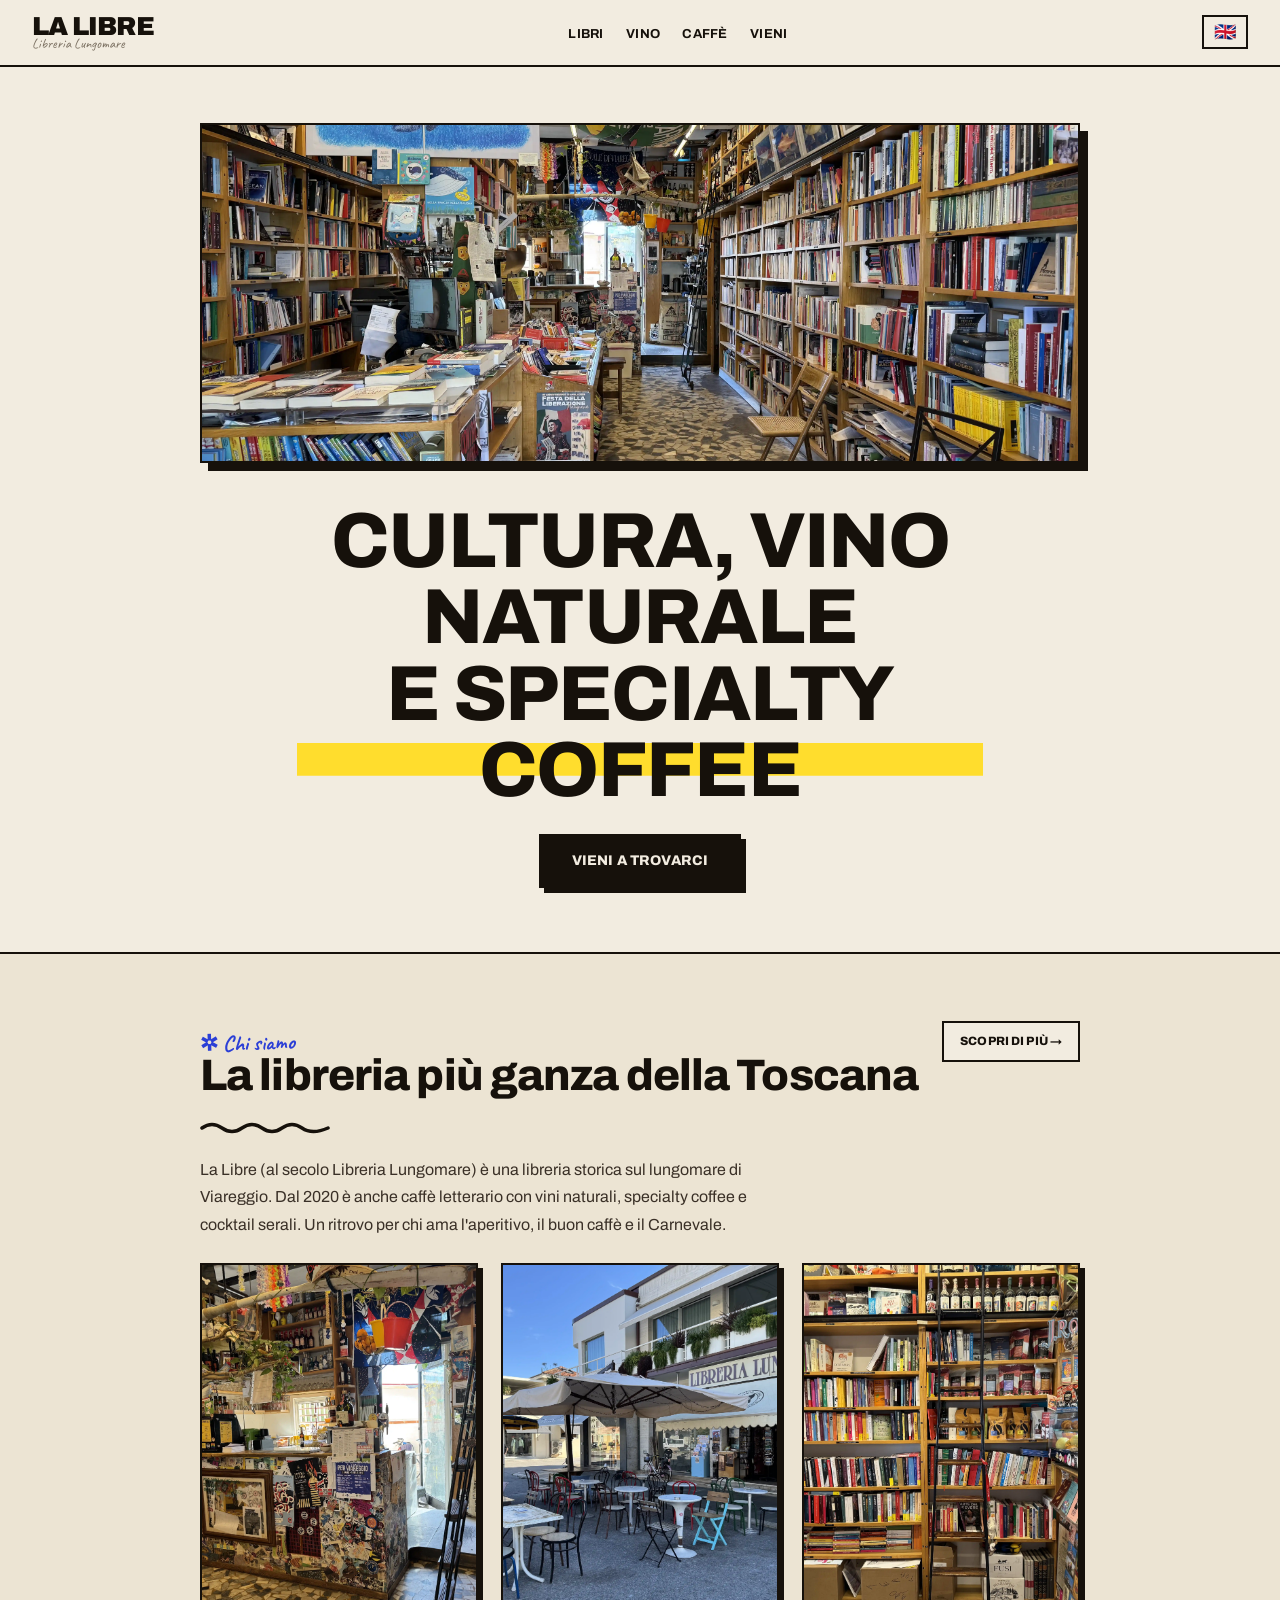
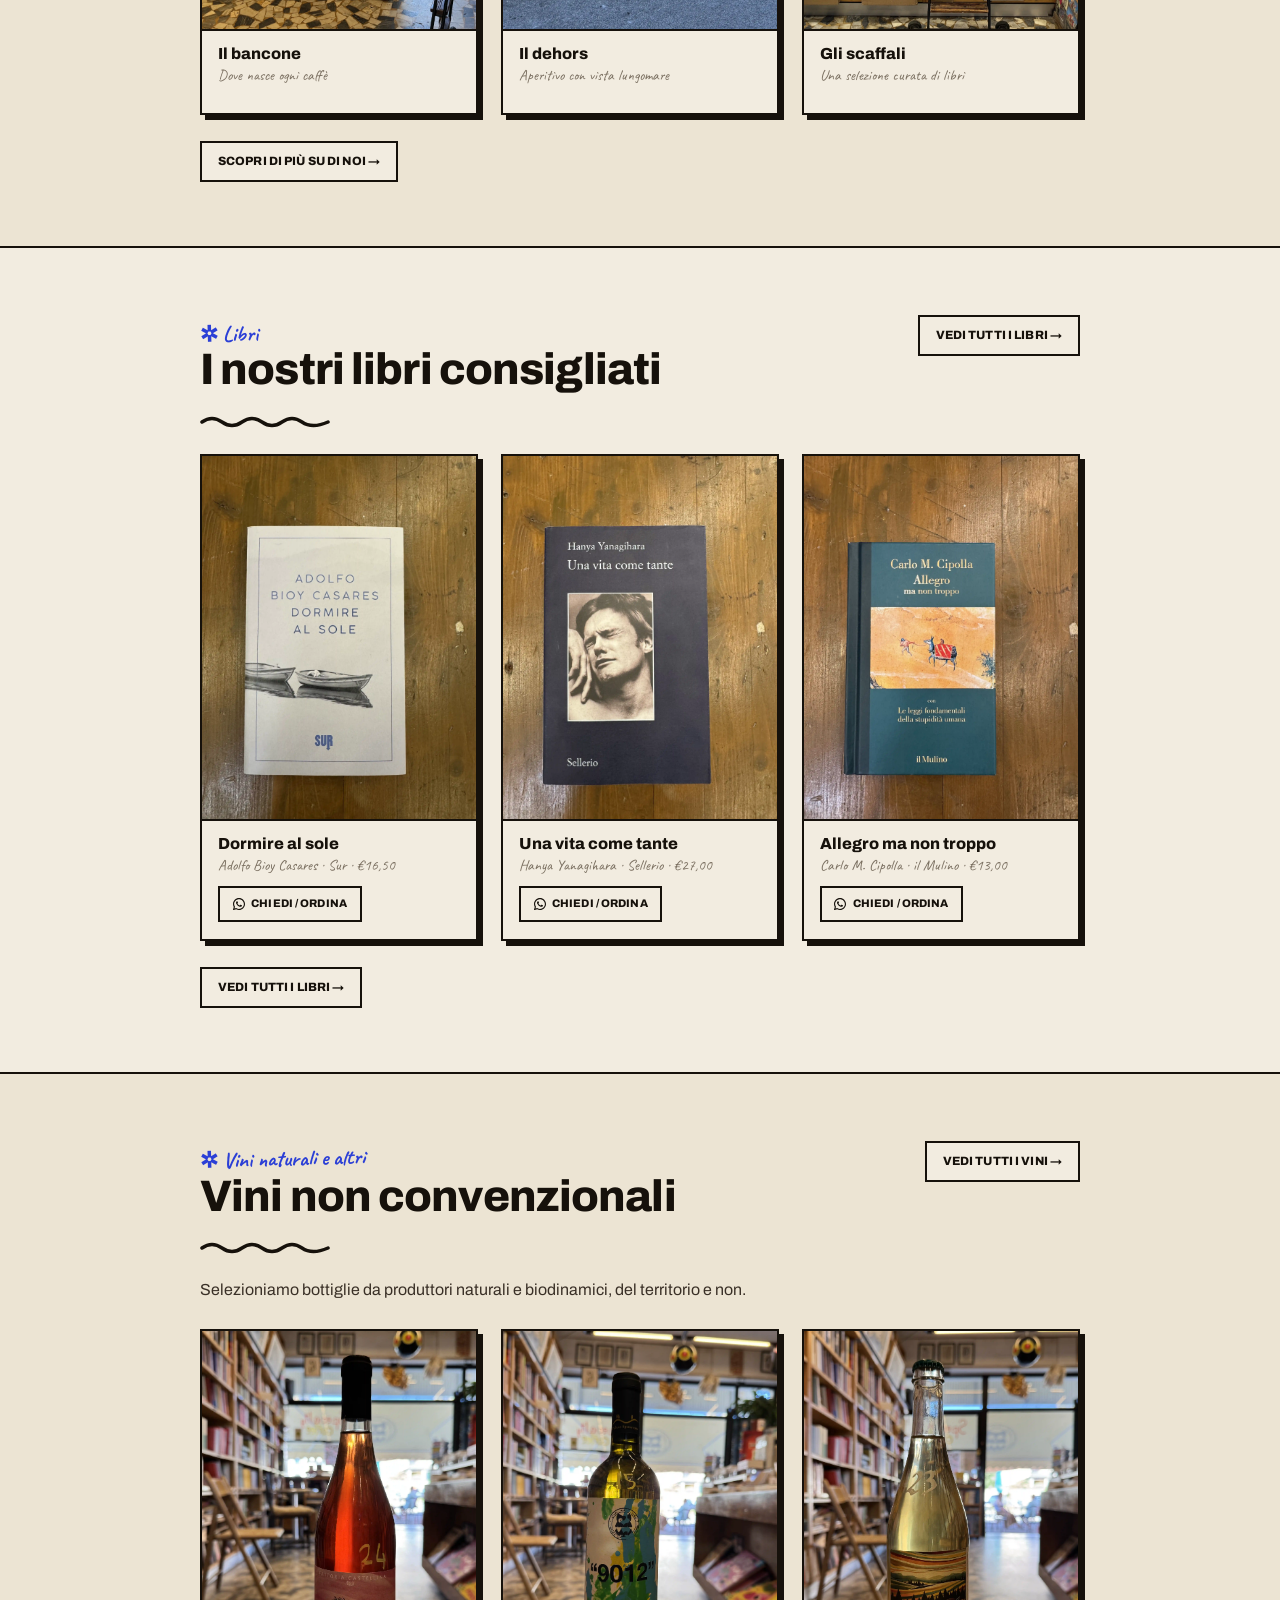
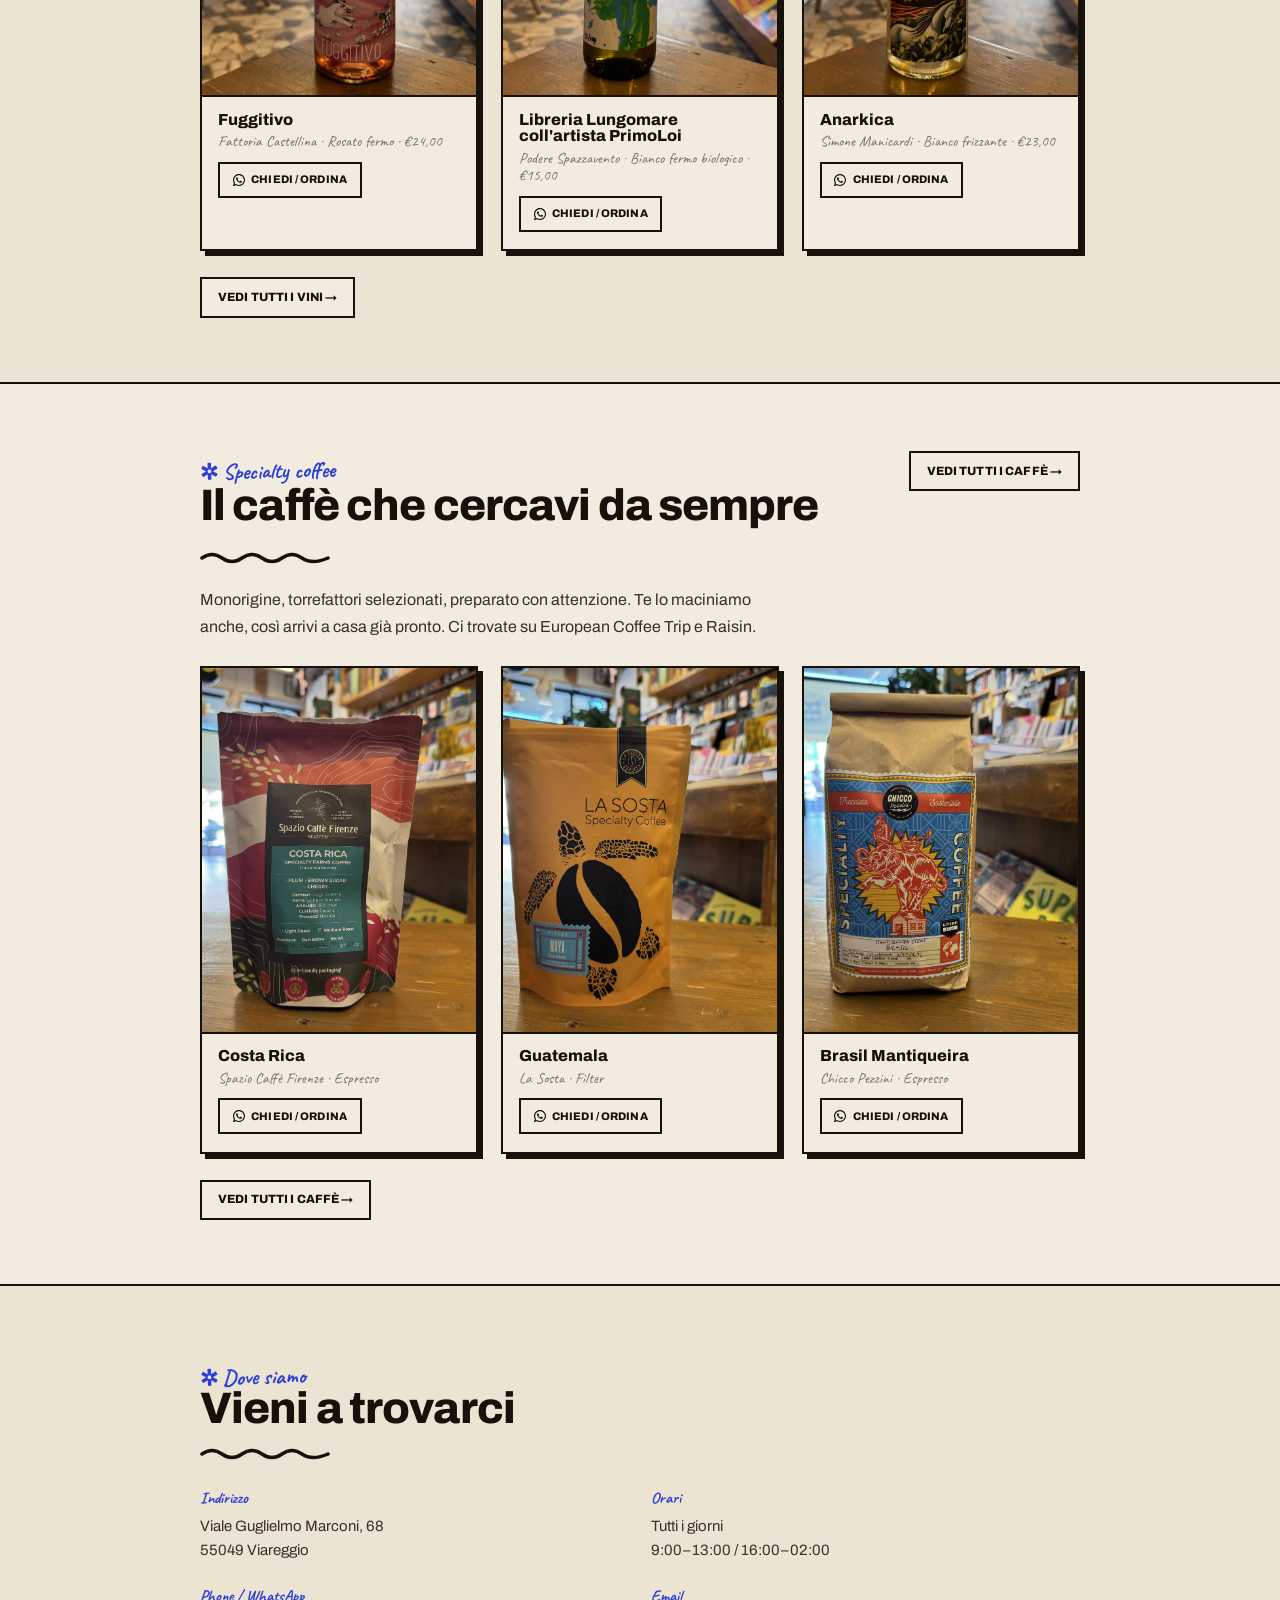
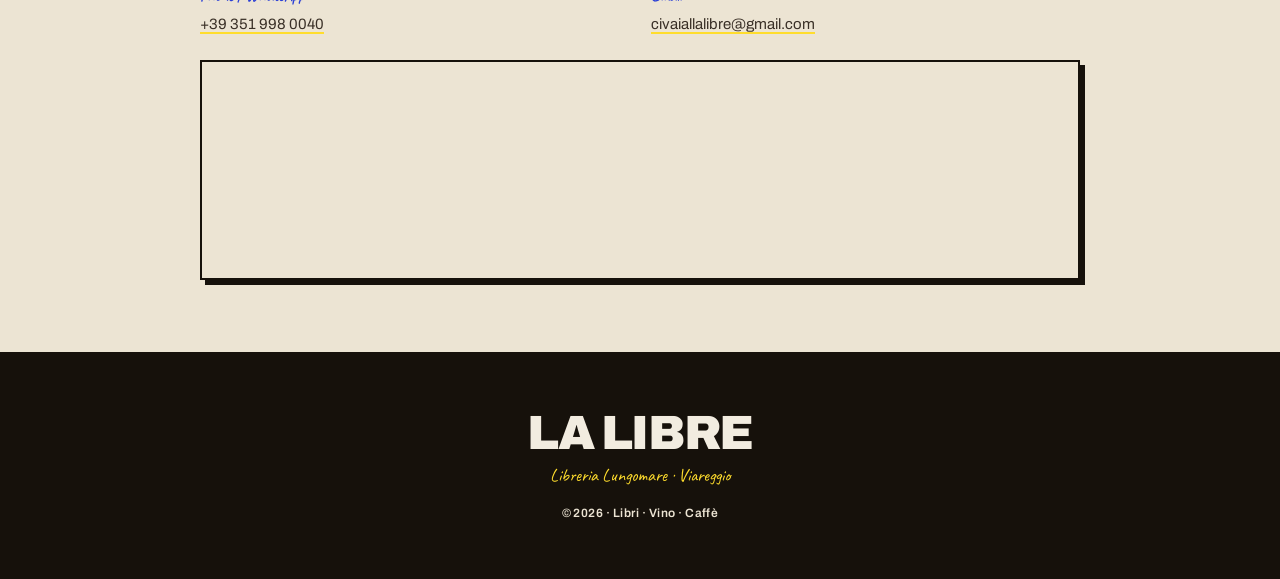
==== commit abf5ea27: "Reduce text" ====
--- a/index.html
+++ b/index.html
@@ -3,7 +3,7 @@
 <head>
   <meta charset="UTF-8" />
   <meta name="viewport" content="width=device-width, initial-scale=1.0" />
-  <title>La Libre — Cultura, Vino Naturale & Specialty Coffee a Viareggio</title>
+  <title>La Libre. Cultura, Vino Naturale & Specialty Coffee a Viareggio</title>
   <meta name="description" content="La Libre (Libreria Lungomare) è una libreria storica sul lungomare di Viareggio. Vini naturali, specialty coffee e cocktail serali." />
   <link rel="preconnect" href="https://fonts.googleapis.com" />
   <link rel="preconnect" href="https://fonts.gstatic.com" crossorigin />
@@ -108,7 +108,7 @@
         <a href="coffee.html" class="see-all-top" data-it="Vedi tutti i caffè →" data-en="See all coffees →">Vedi tutti i caffè →</a>
       </div>
       <div class="divider"></div>
-      <p class="section-body" data-it="Origini singole, torrefattori selezionati, preparato con attenzione. Ricordati di prendere anche una confezione per i tuoi." data-en="Single origins, careful roasters, brewed with attention. Don't forget to grab a bag for your family too.">Origini singole, torrefattori selezionati, preparato con attenzione. Ricordati di prendere anche una confezione per i tuoi.</p>
+      <p class="section-body" data-it="Monorigine, torrefattori selezionati, preparato con attenzione. Te lo maciniamo anche, così arrivi a casa già pronto. Ci trovate su European Coffee Trip e Raisin." data-en="Single-origin, selected roasters, brewed with care. We'll grind it for you too, take it home ready to brew. Find us on European Coffee Trip and Raisin.">Monorigine, torrefattori selezionati, preparato con attenzione. Te lo maciniamo anche, così arrivi a casa già pronto. Ci trovate su European Coffee Trip e Raisin.</p>
       <div class="cards" id="coffee-cards"></div>
       <a href="coffee.html" class="see-all" data-it="Vedi tutti i caffè →" data-en="See all coffees →">Vedi tutti i caffè →</a>
     </div>
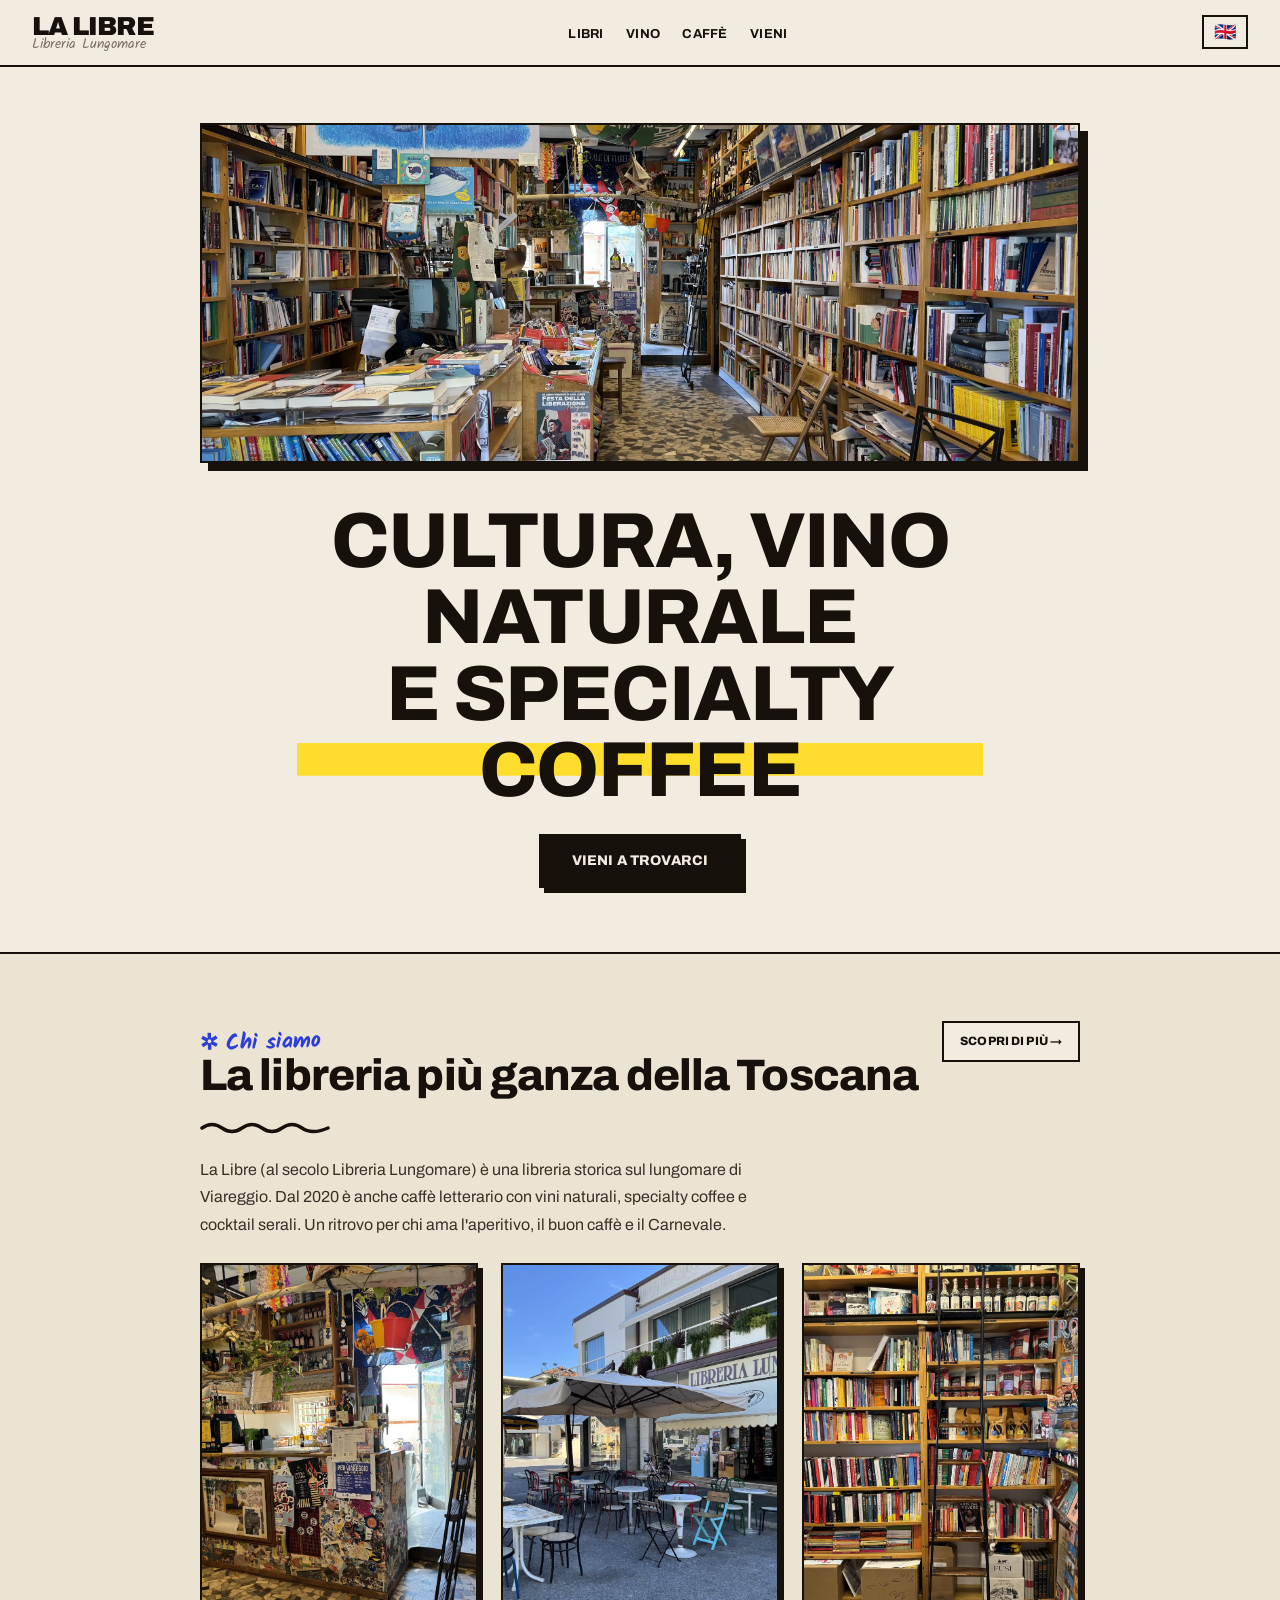
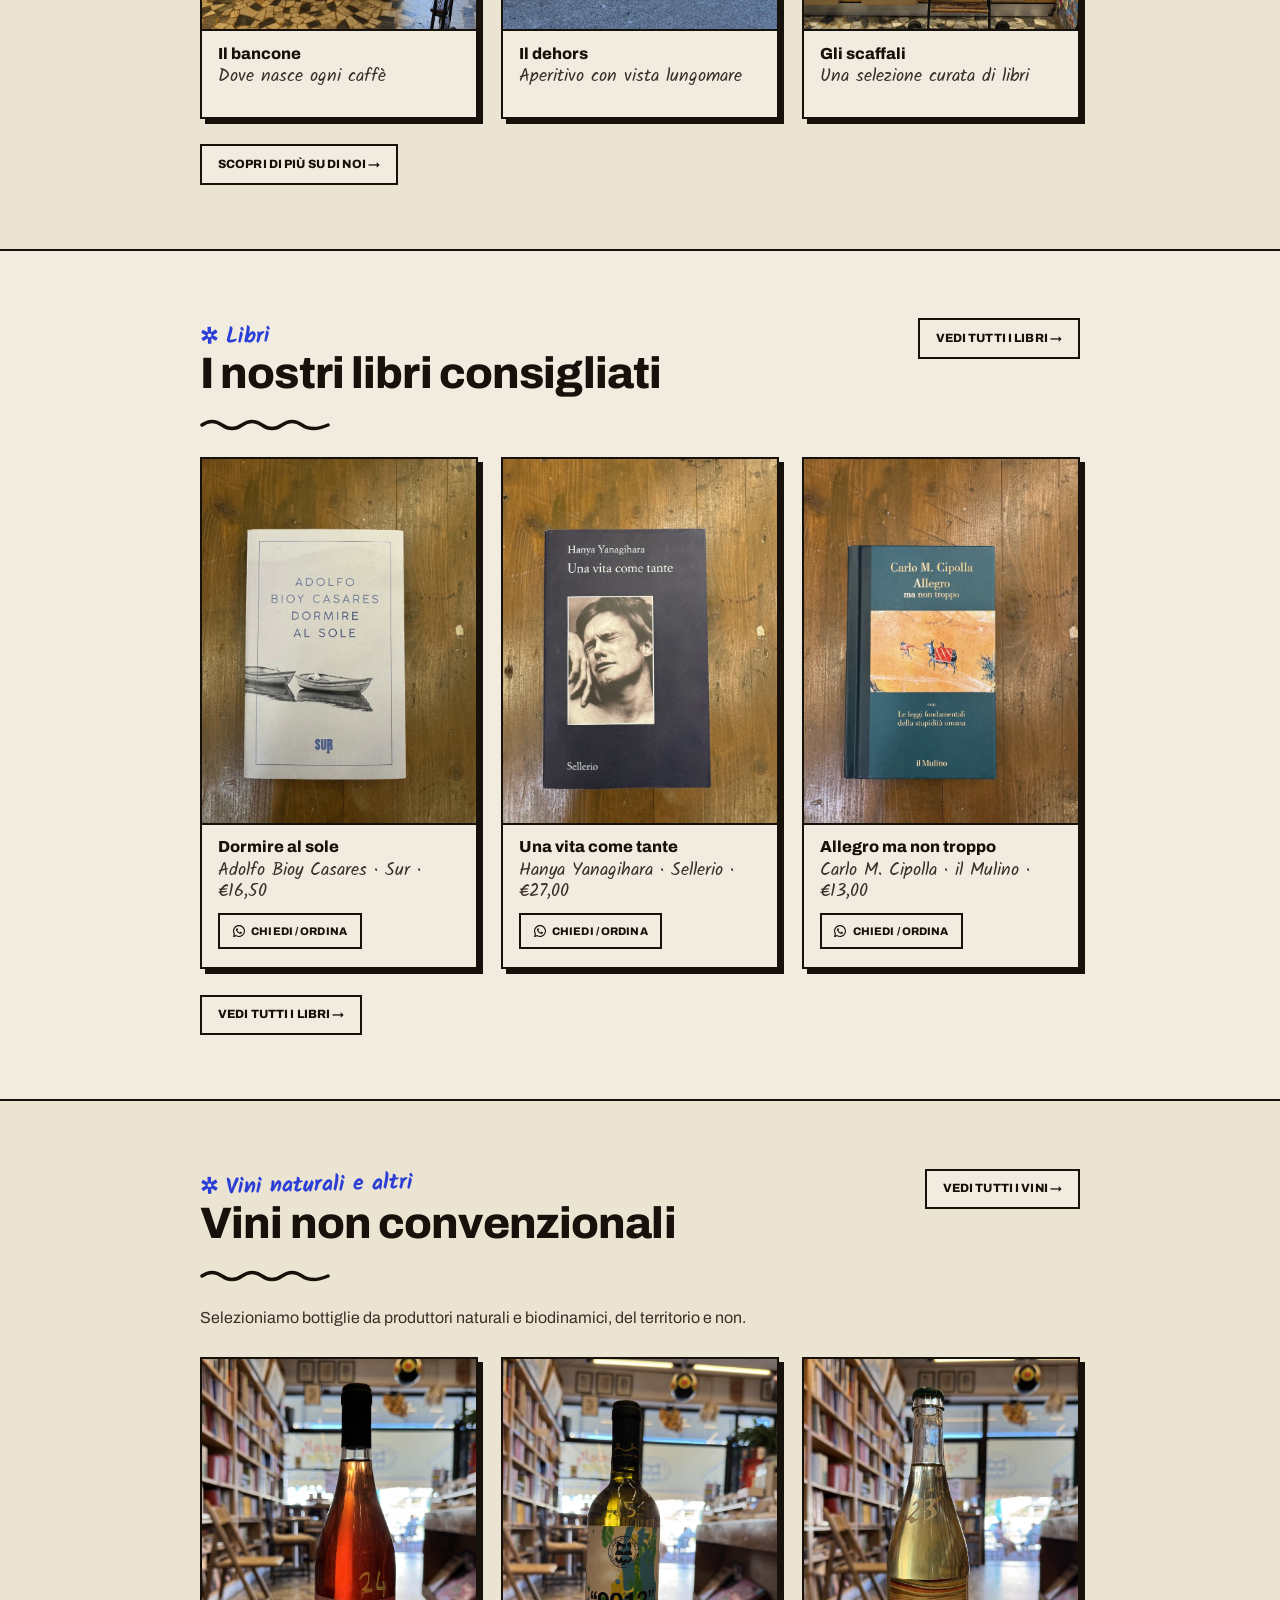
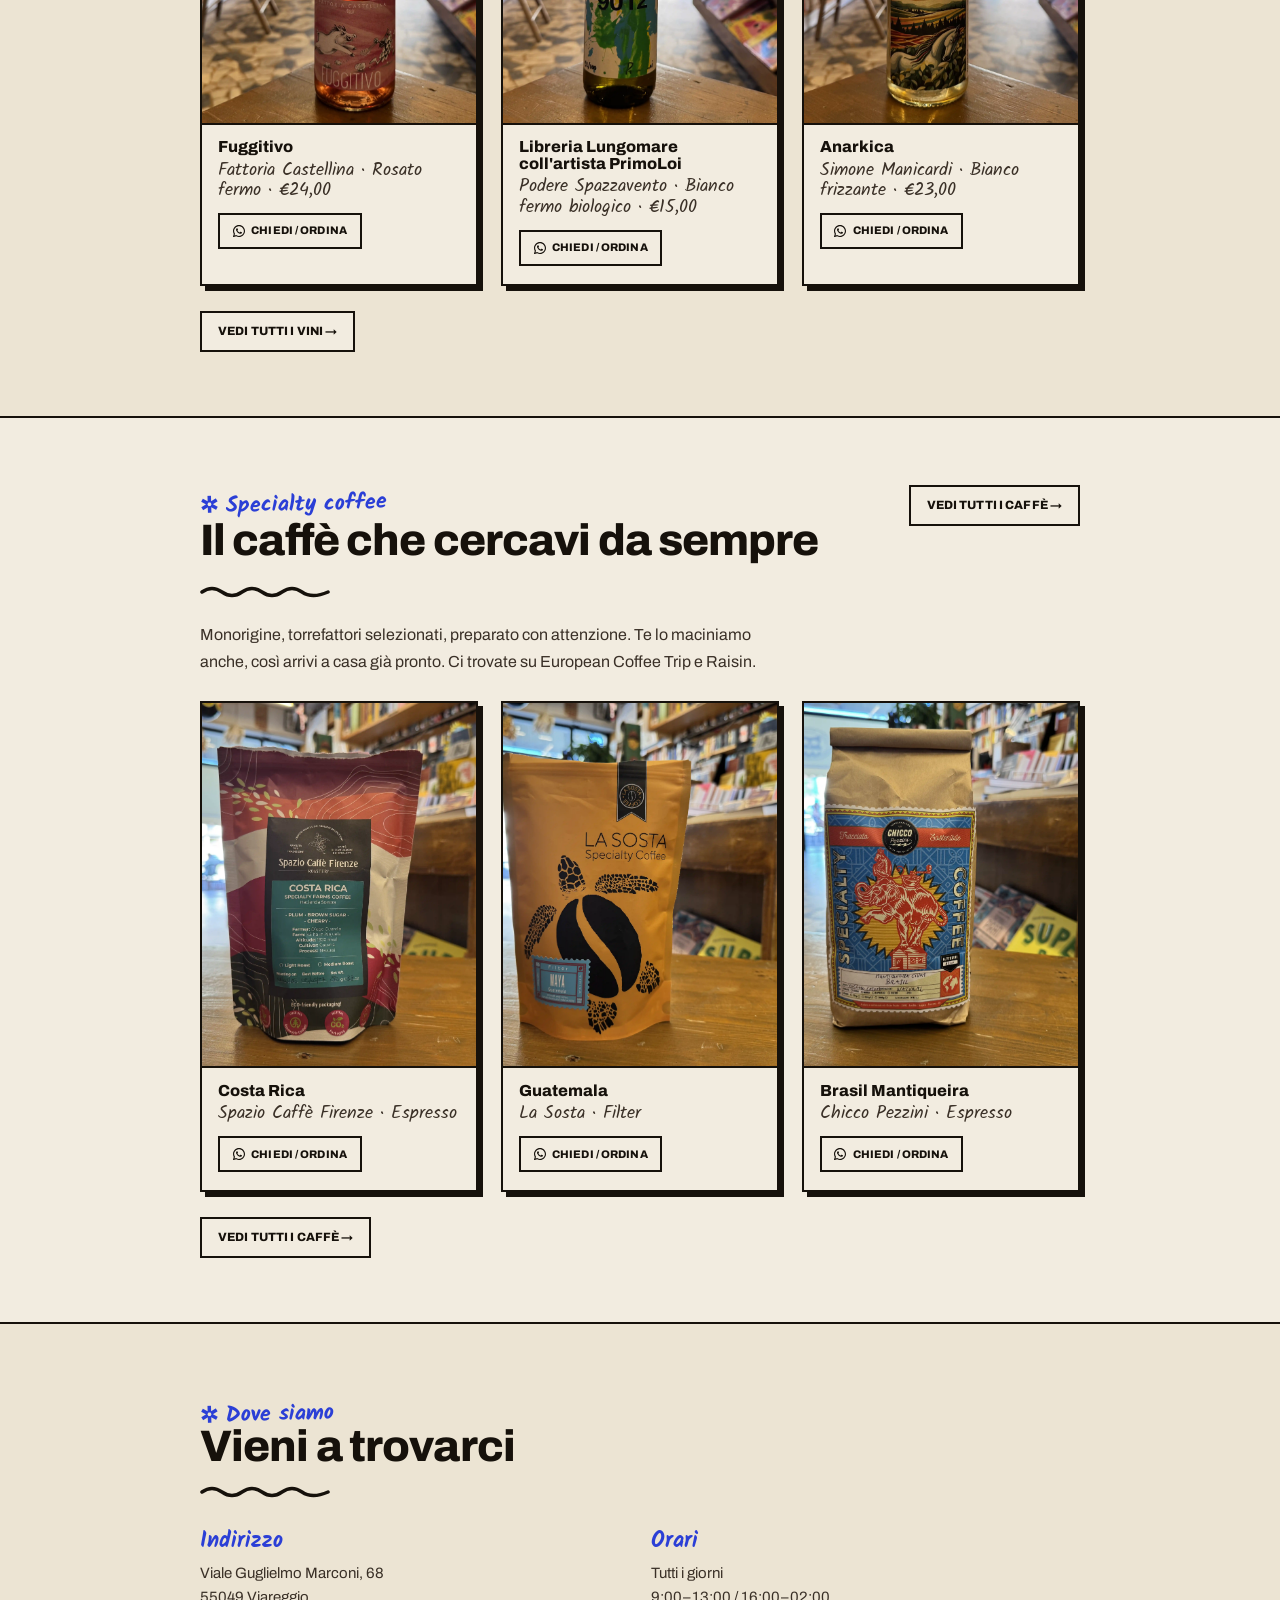
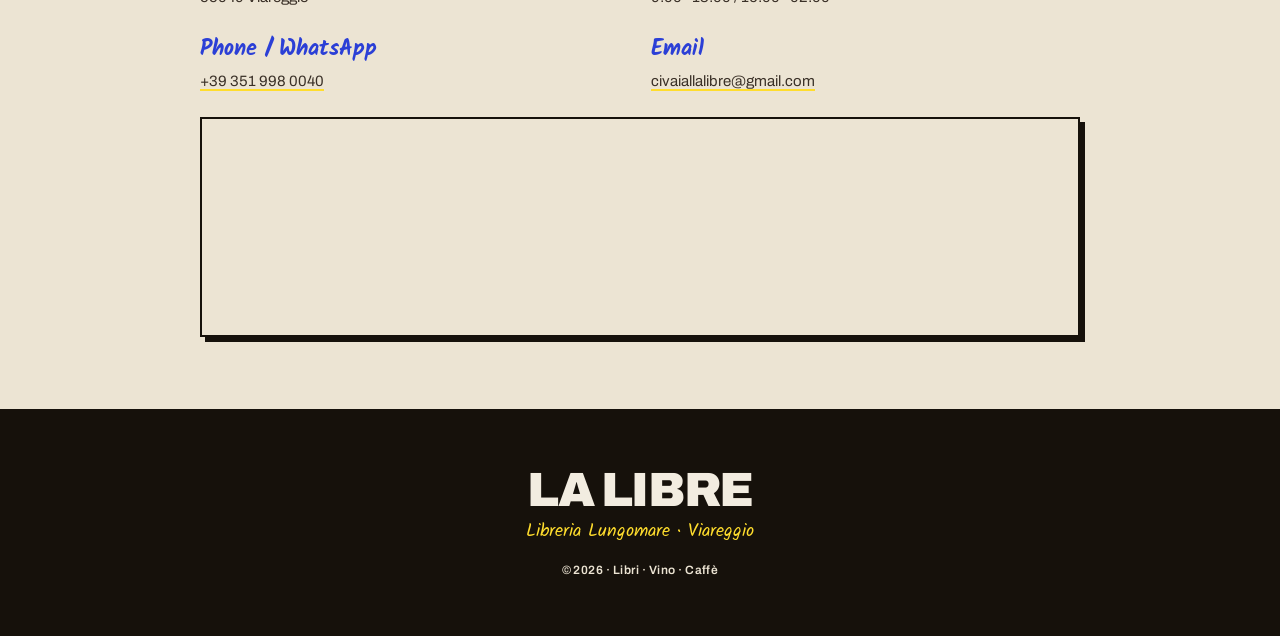
==== commit ce0caa06: "Replace Caveat with Kalam for Oatly-style hand-lettered typography Co-Authored-By: Claude Sonnet 4.6" ====
--- a/index.html
+++ b/index.html
@@ -7,7 +7,7 @@
   <meta name="description" content="La Libre (Libreria Lungomare) è una libreria storica sul lungomare di Viareggio. Vini naturali, specialty coffee e cocktail serali." />
   <link rel="preconnect" href="https://fonts.googleapis.com" />
   <link rel="preconnect" href="https://fonts.gstatic.com" crossorigin />
-  <link href="https://fonts.googleapis.com/css2?family=Archivo:wght@400;500;600;700;800;900&family=Caveat:wght@500;700&display=swap" rel="stylesheet" />
+  <link href="https://fonts.googleapis.com/css2?family=Archivo:wght@400;500;600;700;800;900&family=Kalam:wght@400;700&display=swap" rel="stylesheet" />
 <link rel="stylesheet" href="lalibre.css" />
 </head>
 <body>
--- a/lalibre.css
+++ b/lalibre.css
@@ -25,7 +25,7 @@
 
   --font-display: 'Archivo', system-ui, sans-serif;
   --font-body:    'Archivo', system-ui, sans-serif;
-  --font-hand:    'Caveat', cursive;
+  --font-hand:    'Kalam', cursive;
 
   /* hand-drawn marker squiggle, used for .divider */
   --squiggle: url("data:image/svg+xml,%3Csvg xmlns='http://www.w3.org/2000/svg' width='130' height='14' viewBox='0 0 130 14'%3E%3Cpath d='M2 8 Q 12 1 22 8 T 42 8 T 62 8 T 82 8 T 102 8 T 128 8' fill='none' stroke='%2316110b' stroke-width='3.5' stroke-linecap='round'/%3E%3C/svg%3E");
@@ -250,14 +250,14 @@
 .card:hover .card-img img { transform: scale(1.04); }
 .card-body { padding: 0.9rem 1rem 1.1rem; }
 .card-title { font-family: var(--font-display); font-weight: 800; font-size: 16px; color: var(--ink); line-height: 1.05; margin-bottom: 0.3rem; }
-.card-sub { font-family: var(--font-hand); font-size: 15px; color: var(--ink-mute); line-height: 1.15; margin-bottom: 0.7rem; }
+.card-sub { font-family: var(--font-hand); font-size: 18px; color: var(--ink-soft); line-height: 1.15; margin-bottom: 0.7rem; }
 
 /* ── Visit (home) ── */
 .info-grid { display: grid; grid-template-columns: 1fr 1fr; gap: 1.4rem; margin-top: 1.6rem; }
 .info-item { font-size: 15px; color: var(--ink-soft); }
 .info-item a { color: var(--ink); text-decoration: none; border-bottom: 2px solid var(--marker); }
 .info-label {
-  display: block; font-family: var(--font-hand); font-size: 16px;
+  display: block; font-family: var(--font-hand); font-size: 22px;
   letter-spacing: 0; text-transform: none; color: var(--accent);
   margin-bottom: 0.15rem; font-weight: 700;
 }
@@ -276,7 +276,7 @@
 .detail-img-wrap { border: var(--border); box-shadow: var(--shadow-lg); border-radius: 0; overflow: hidden; aspect-ratio: 3/4; background: var(--paper-2); }
 .detail-img-wrap img { width: 100%; height: 100%; object-fit: cover; }
 .detail-title { font-size: clamp(30px, 4vw, 44px); margin-bottom: 0.5rem; }
-.detail-meta { font-family: var(--font-hand); font-size: 17px; color: var(--ink-mute); line-height: 1.2; }
+.detail-meta { font-family: var(--font-hand); font-size: 20px; color: var(--ink-soft); line-height: 1.2; }
 .detail-price { font-family: var(--font-display); font-weight: 800; font-size: 26px; color: var(--ink); margin: 1rem 0 0.25rem; }
 .detail-desc { font-size: 16px; color: var(--ink-soft); line-height: 1.75; max-width: 500px; margin-bottom: 2rem; }
 
@@ -303,6 +303,32 @@
 .footer-logo { font-size: 48px; font-weight: 900; text-transform: uppercase; color: var(--paper); margin-bottom: 0.25rem; letter-spacing: -0.03em; }
 .footer-sub { font-family: var(--font-hand); font-size: 18px; color: var(--marker); margin-bottom: 0.9rem; }
 footer p { font-size: 12px; color: var(--paper-2); letter-spacing: 0.04em; font-weight: 600; }
+
+/* ── Footer social icons ── */
+.footer-social {
+  display: flex;
+  justify-content: center;
+  gap: 1rem;
+  margin-bottom: 1rem;
+}
+.footer-social a {
+  display: flex;
+  align-items: center;
+  justify-content: center;
+  width: 44px;
+  height: 44px;
+  background: var(--paper);
+  color: var(--ink);
+  border: var(--border);
+  box-shadow: 3px 3px 0 var(--paper-2);
+  transition: transform 0.12s, box-shadow 0.12s, background 0.15s;
+}
+.footer-social a svg { width: 20px; height: 20px; }
+.footer-social a:hover {
+  background: var(--marker);
+  transform: translate(-2px, -2px);
+  box-shadow: 5px 5px 0 var(--paper-2);
+}
 
 /* ── Responsive ── */
 @media (max-width: 768px) {
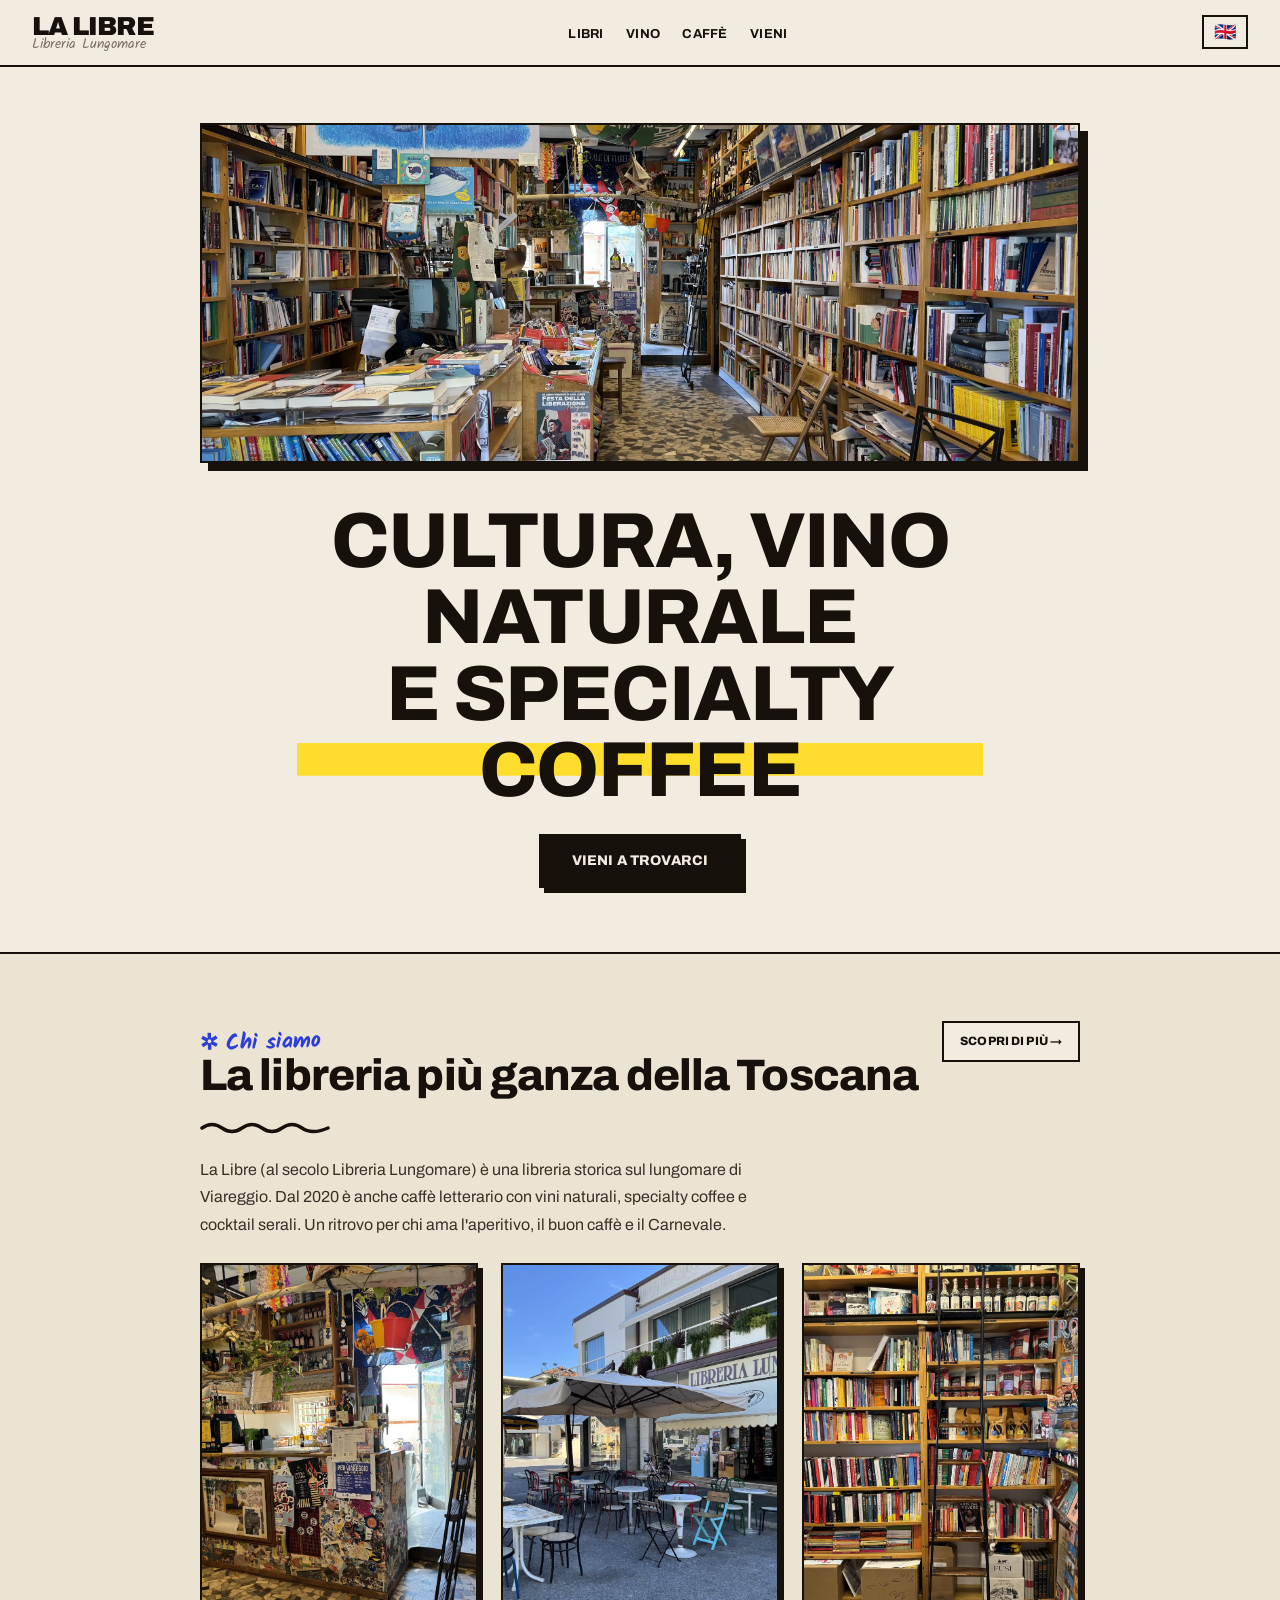
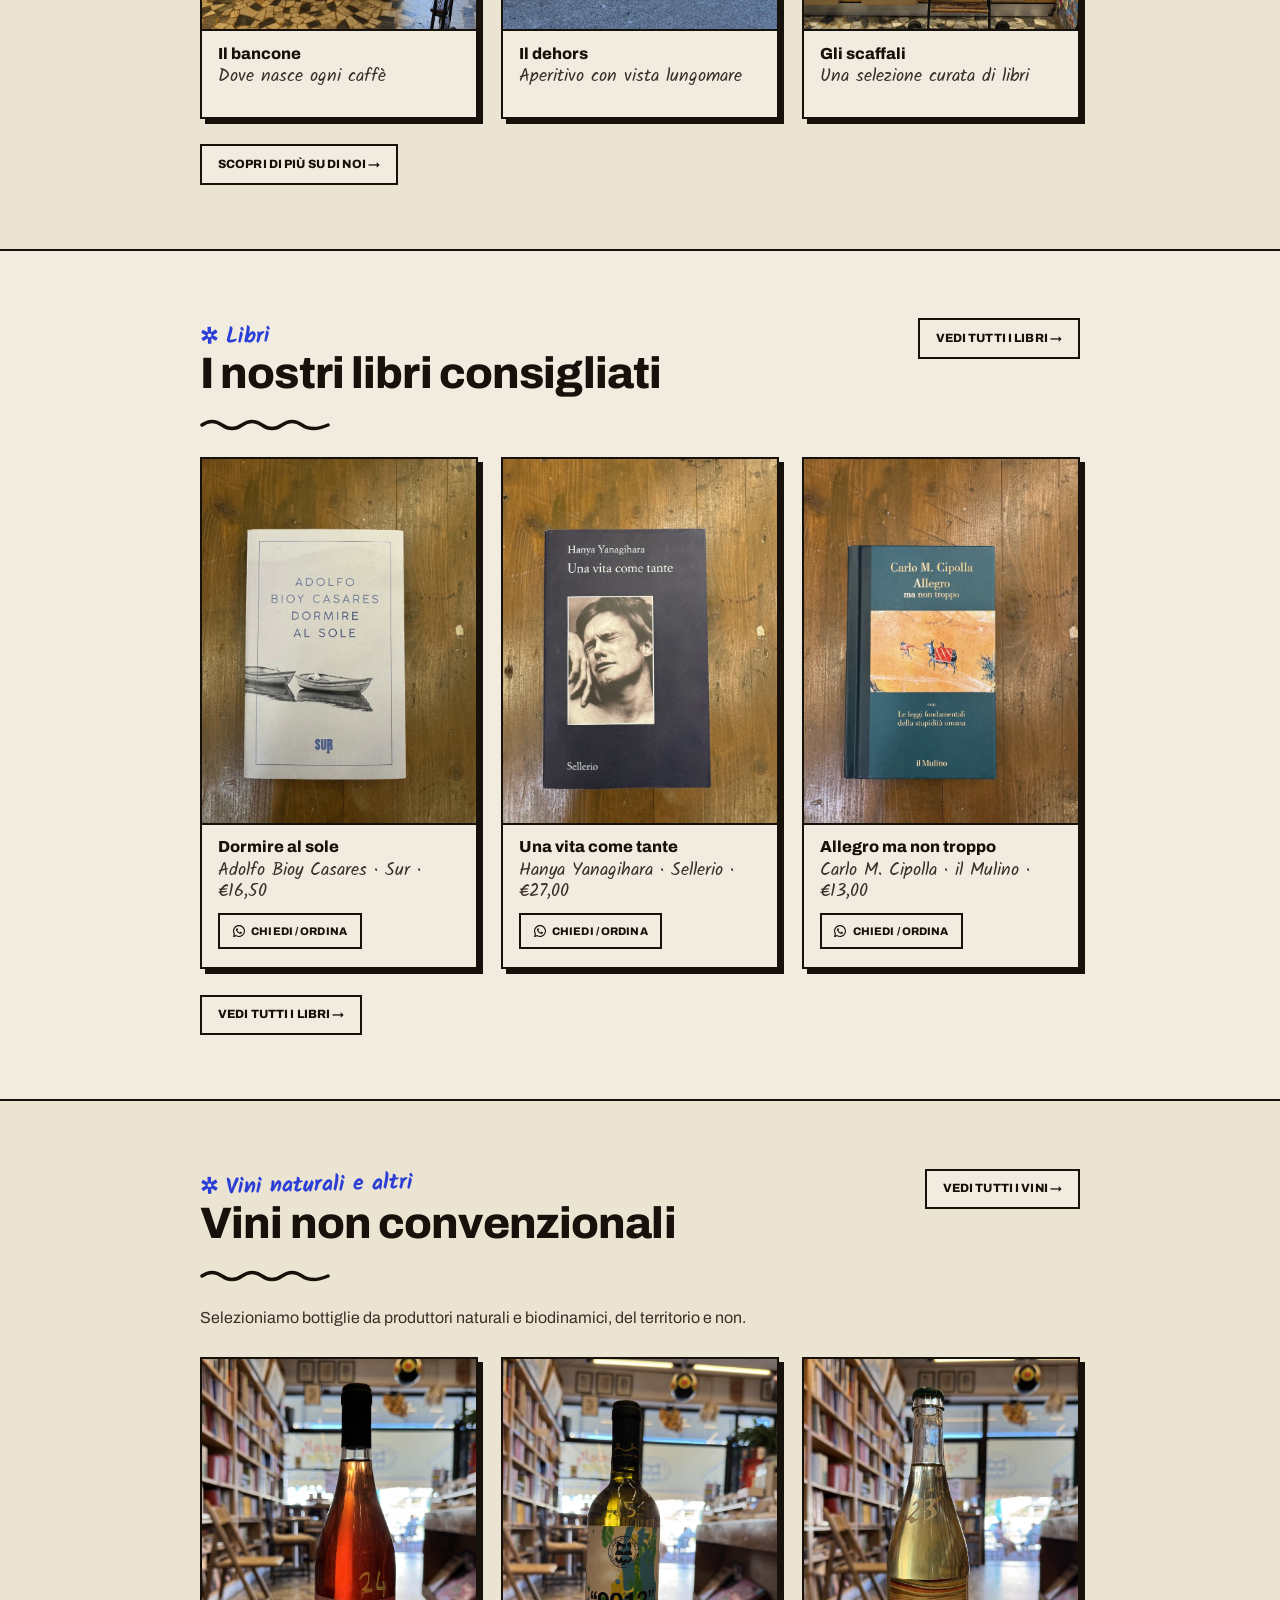
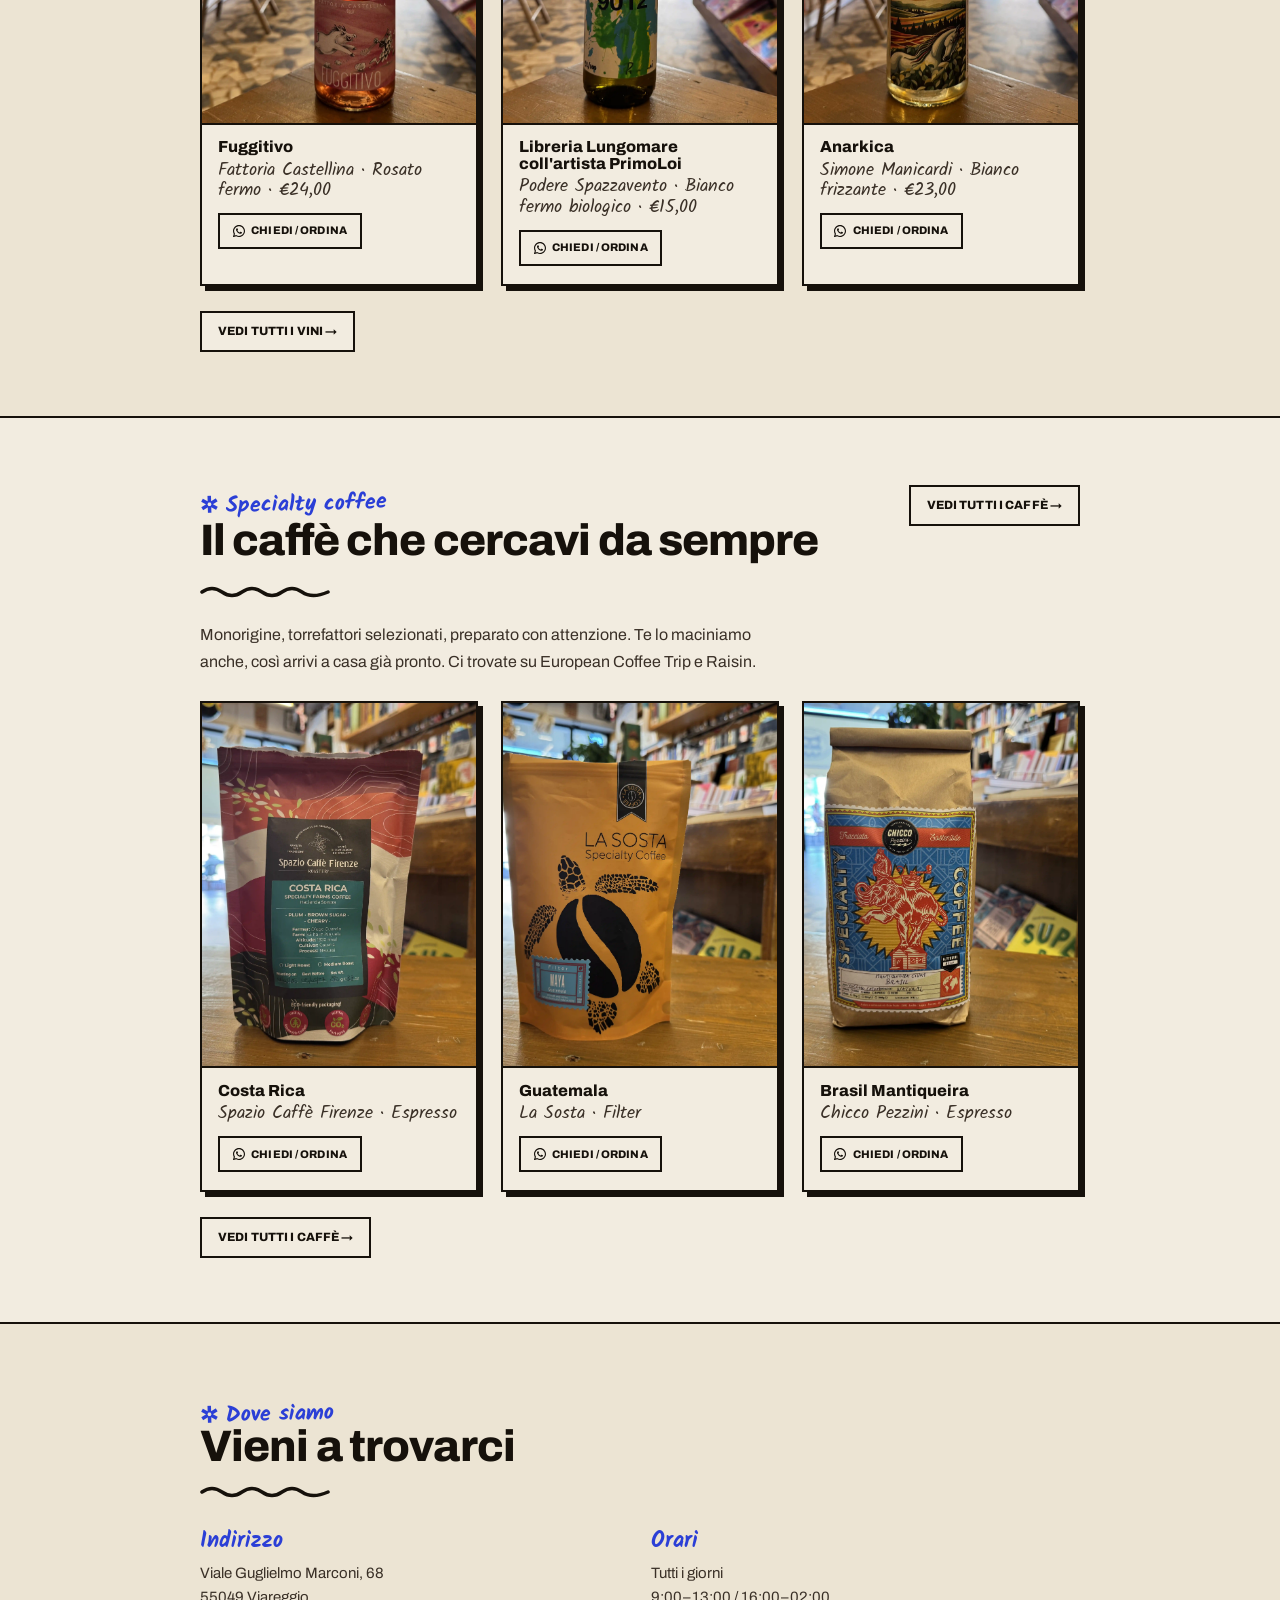
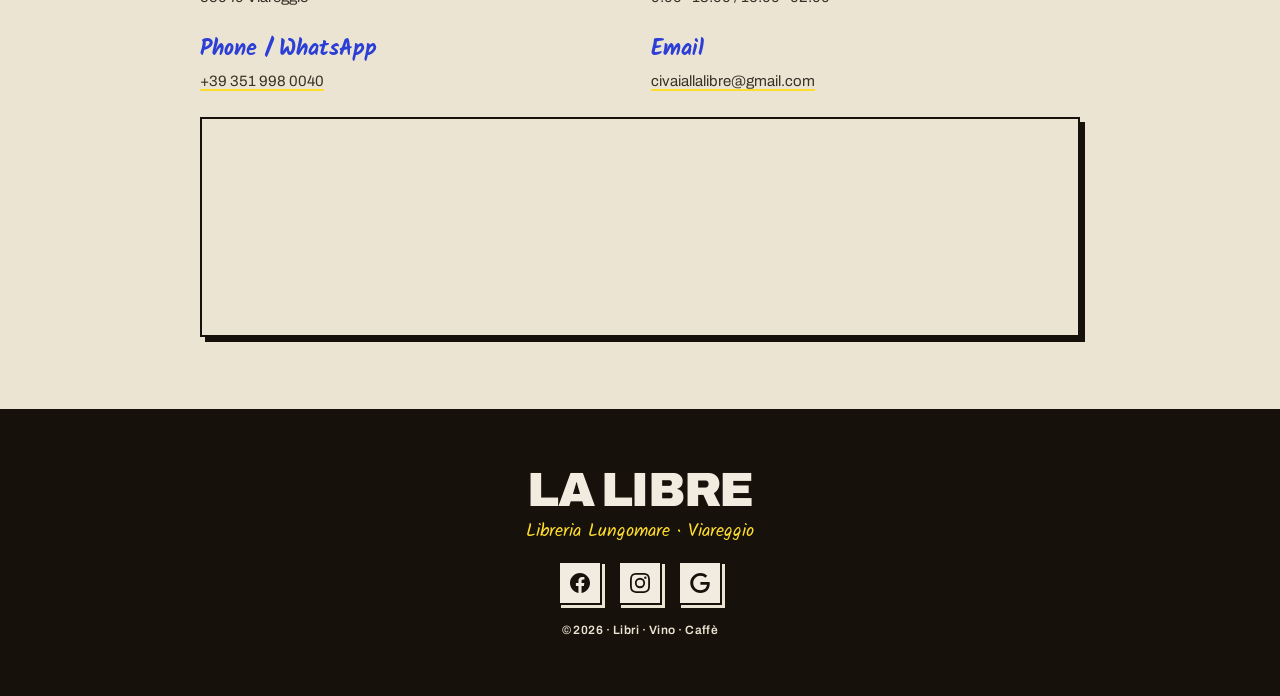
==== commit a12b30d6: "Add Facebook, Instagram and Google links to footer Co-Authored-By: Claude Sonnet 4.6 <noreply@anthro" ====
--- a/index.html
+++ b/index.html
@@ -147,6 +147,17 @@
   <footer>
     <div class="footer-logo">La Libre</div>
     <div class="footer-sub">Libreria Lungomare · Viareggio</div>
+    <div class="footer-social">
+      <a href="https://www.facebook.com/Civaicaffe/?locale=it_IT" target="_blank" rel="noopener" aria-label="Facebook">
+        <svg xmlns="http://www.w3.org/2000/svg" viewBox="0 0 24 24" fill="currentColor"><path d="M24 12.073c0-6.627-5.373-12-12-12s-12 5.373-12 12c0 5.99 4.388 10.954 10.125 11.854v-8.385H7.078v-3.47h3.047V9.43c0-3.007 1.792-4.669 4.533-4.669 1.312 0 2.686.235 2.686.235v2.953H15.83c-1.491 0-1.956.925-1.956 1.874v2.25h3.328l-.532 3.47h-2.796v8.385C19.612 23.027 24 18.062 24 12.073z"/></svg>
+      </a>
+      <a href="https://www.instagram.com/CIVAI_ALLA_LIBRE" target="_blank" rel="noopener" aria-label="Instagram">
+        <svg xmlns="http://www.w3.org/2000/svg" viewBox="0 0 24 24" fill="currentColor"><path d="M12 2.163c3.204 0 3.584.012 4.85.07 3.252.148 4.771 1.691 4.919 4.919.058 1.265.069 1.645.069 4.849 0 3.205-.012 3.584-.069 4.849-.149 3.225-1.664 4.771-4.919 4.919-1.266.058-1.644.07-4.85.07-3.204 0-3.584-.012-4.849-.07-3.26-.149-4.771-1.699-4.919-4.92-.058-1.265-.07-1.644-.07-4.849 0-3.204.013-3.583.07-4.849.149-3.227 1.664-4.771 4.919-4.919 1.266-.057 1.645-.069 4.849-.069zM12 0C8.741 0 8.333.014 7.053.072 2.695.272.273 2.69.073 7.052.014 8.333 0 8.741 0 12c0 3.259.014 3.668.072 4.948.2 4.358 2.618 6.78 6.98 6.98C8.333 23.986 8.741 24 12 24c3.259 0 3.668-.014 4.948-.072 4.354-.2 6.782-2.618 6.979-6.98.059-1.28.073-1.689.073-4.948 0-3.259-.014-3.667-.072-4.947-.196-4.354-2.617-6.78-6.979-6.98C15.668.014 15.259 0 12 0zm0 5.838a6.162 6.162 0 1 0 0 12.324 6.162 6.162 0 0 0 0-12.324zM12 16a4 4 0 1 1 0-8 4 4 0 0 1 0 8zm6.406-11.845a1.44 1.44 0 1 0 0 2.881 1.44 1.44 0 0 0 0-2.881z"/></svg>
+      </a>
+      <a href="https://www.google.com/searchviewer/10?svid=CAwSHRIbCgNwdnESFENnMHZaeTh4TVdaek5qWjZNMjVuGAo" target="_blank" rel="noopener" aria-label="Google">
+        <svg xmlns="http://www.w3.org/2000/svg" viewBox="0 0 24 24" fill="currentColor"><path d="M12.48 10.92v3.28h7.84c-.24 1.84-.853 3.187-1.787 4.133-1.147 1.147-2.933 2.4-6.053 2.4-4.827 0-8.6-3.893-8.6-8.72s3.773-8.72 8.6-8.72c2.6 0 4.507 1.027 5.907 2.347l2.307-2.307C18.747 1.44 16.133 0 12.48 0 5.867 0 .307 5.387.307 12s5.56 12 12.173 12c3.573 0 6.267-1.173 8.373-3.36 2.16-2.16 2.84-5.213 2.84-7.667 0-.76-.053-1.467-.173-2.053H12.48z"/></svg>
+      </a>
+    </div>
     <p>© 2026 · Libri · Vino · Caffè</p>
   </footer>
 
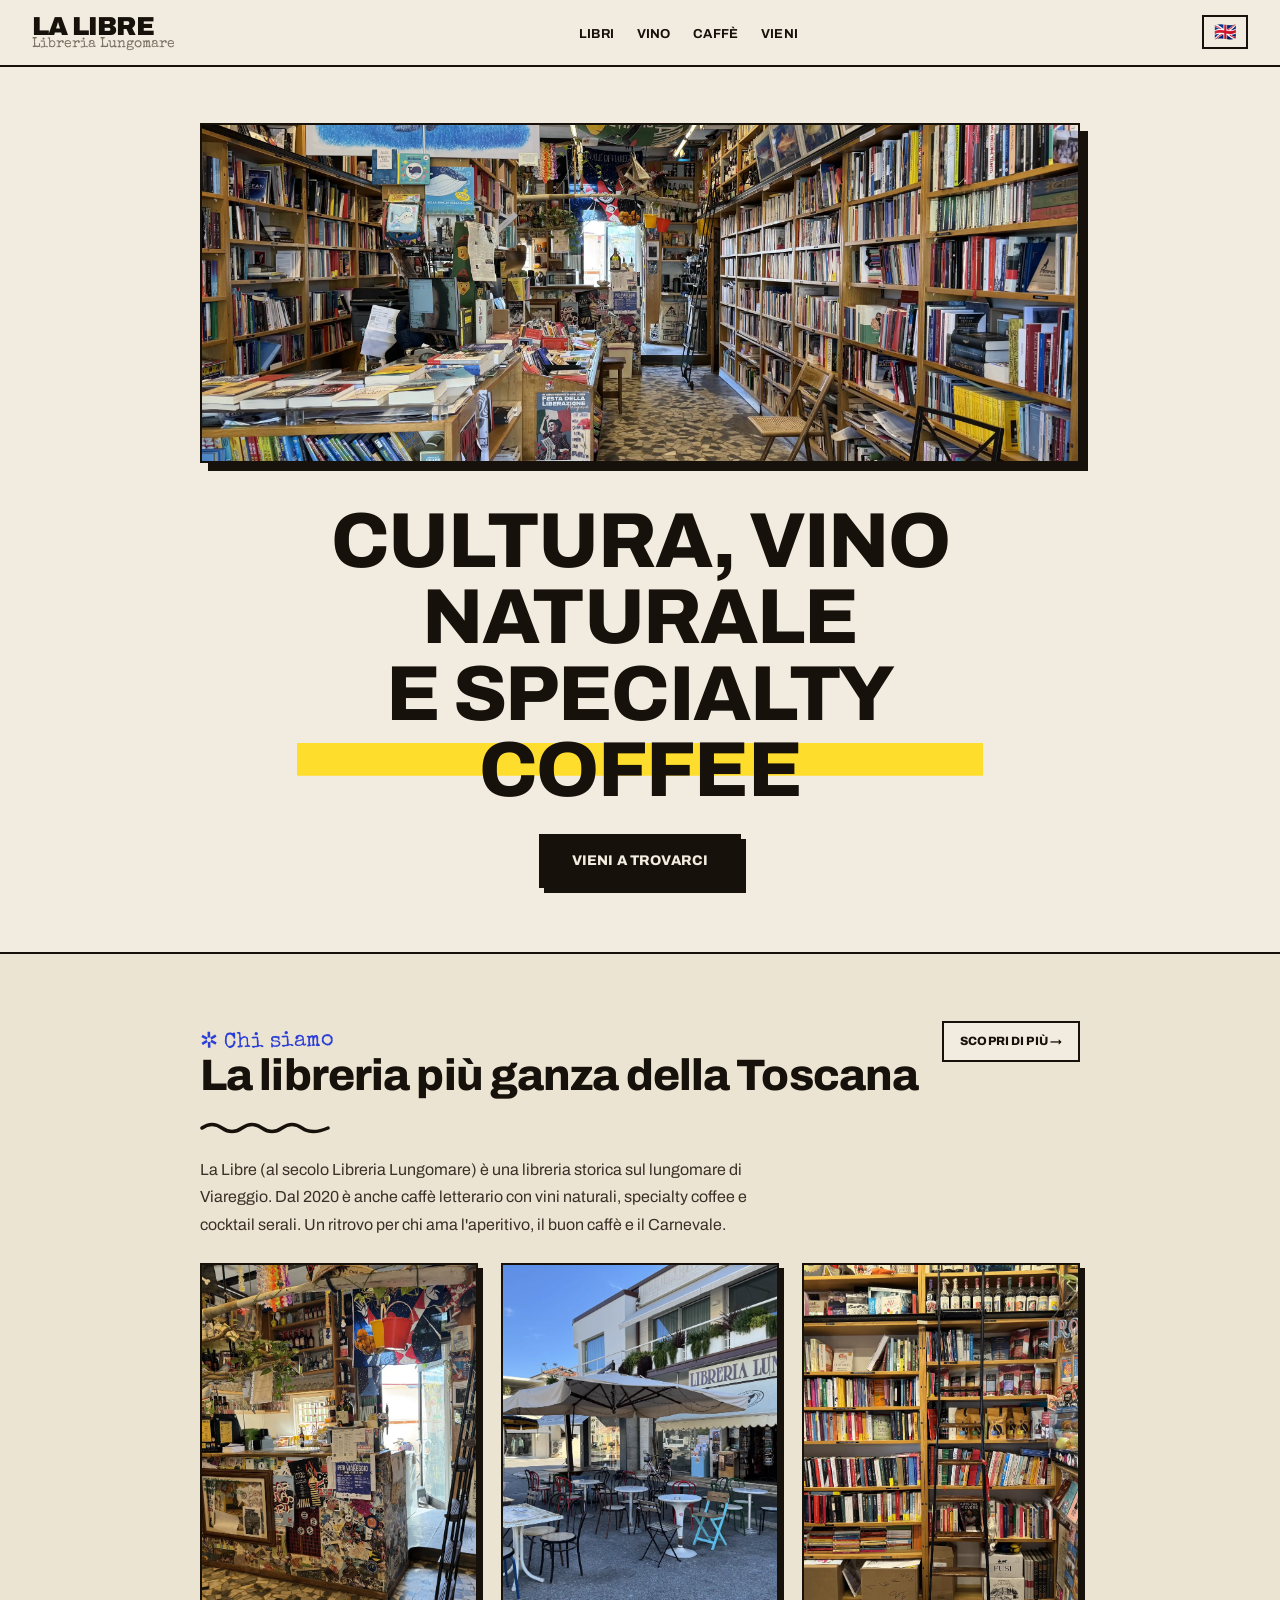
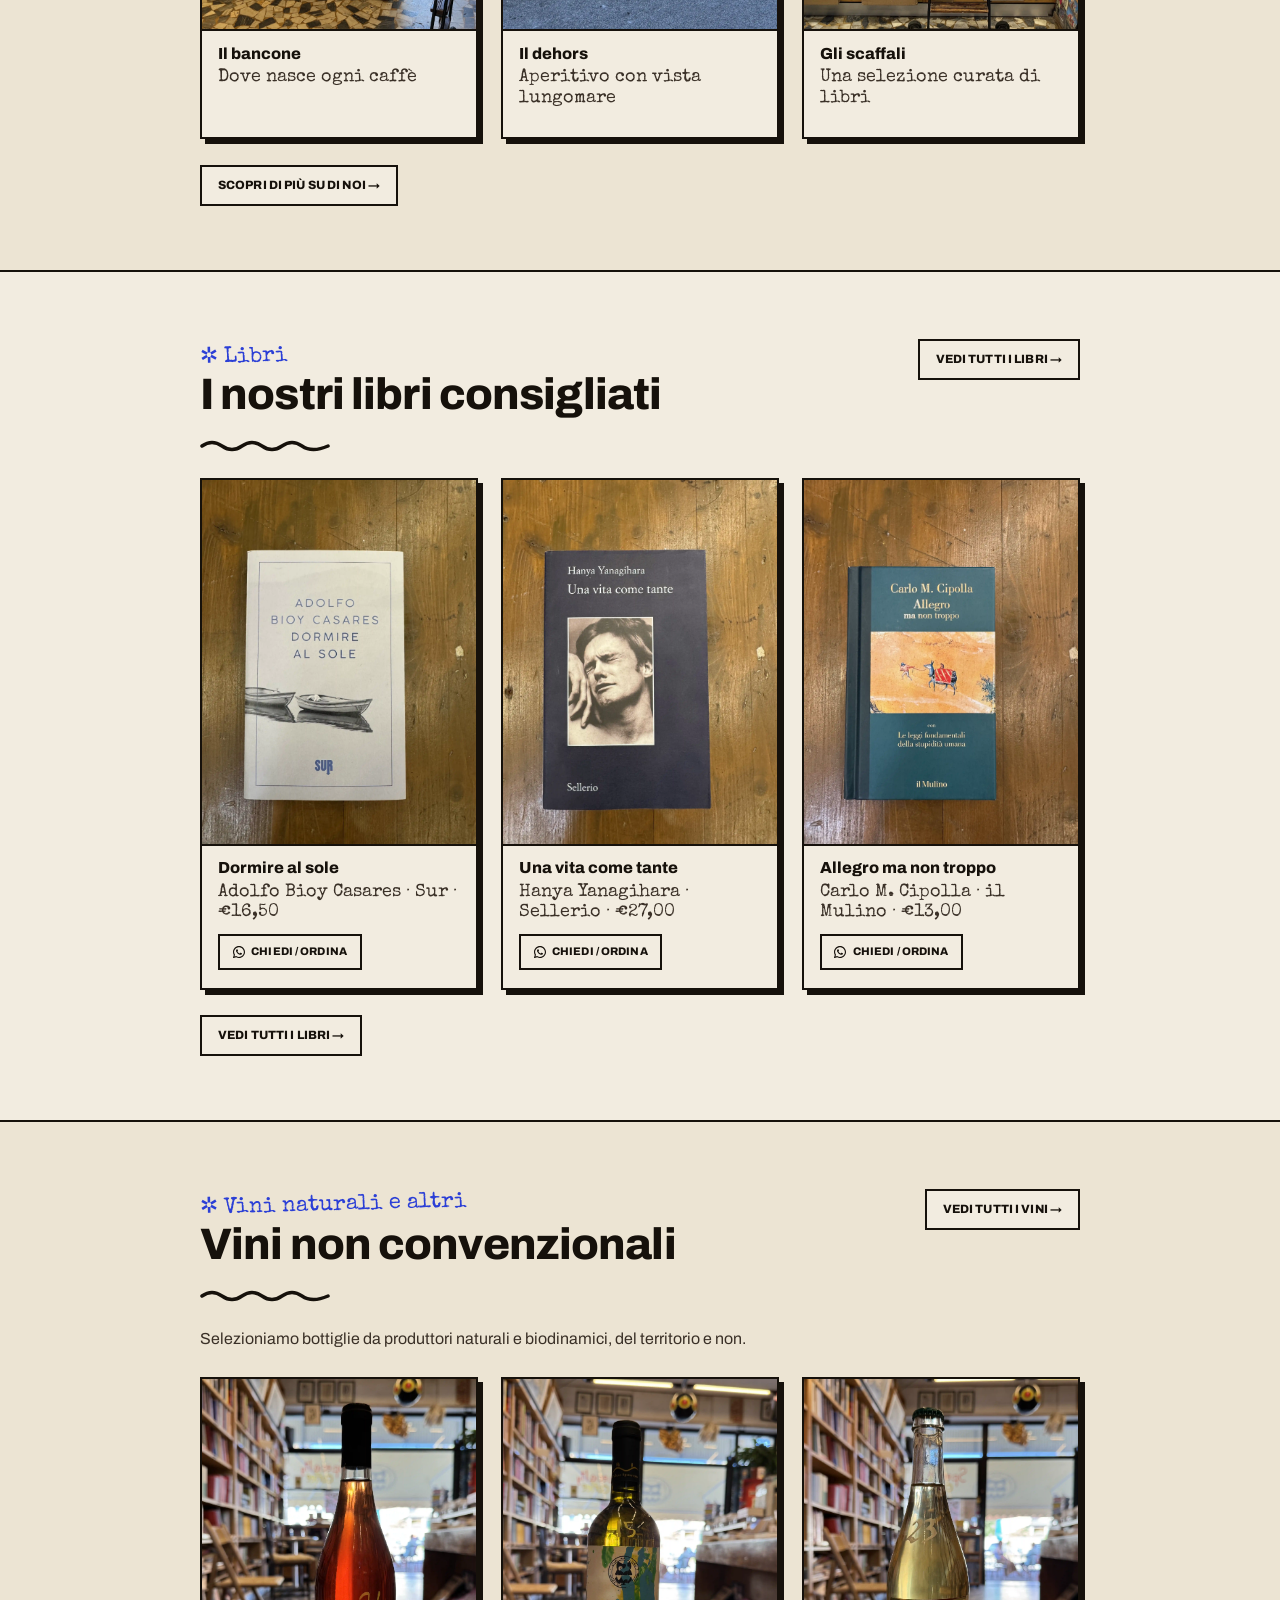
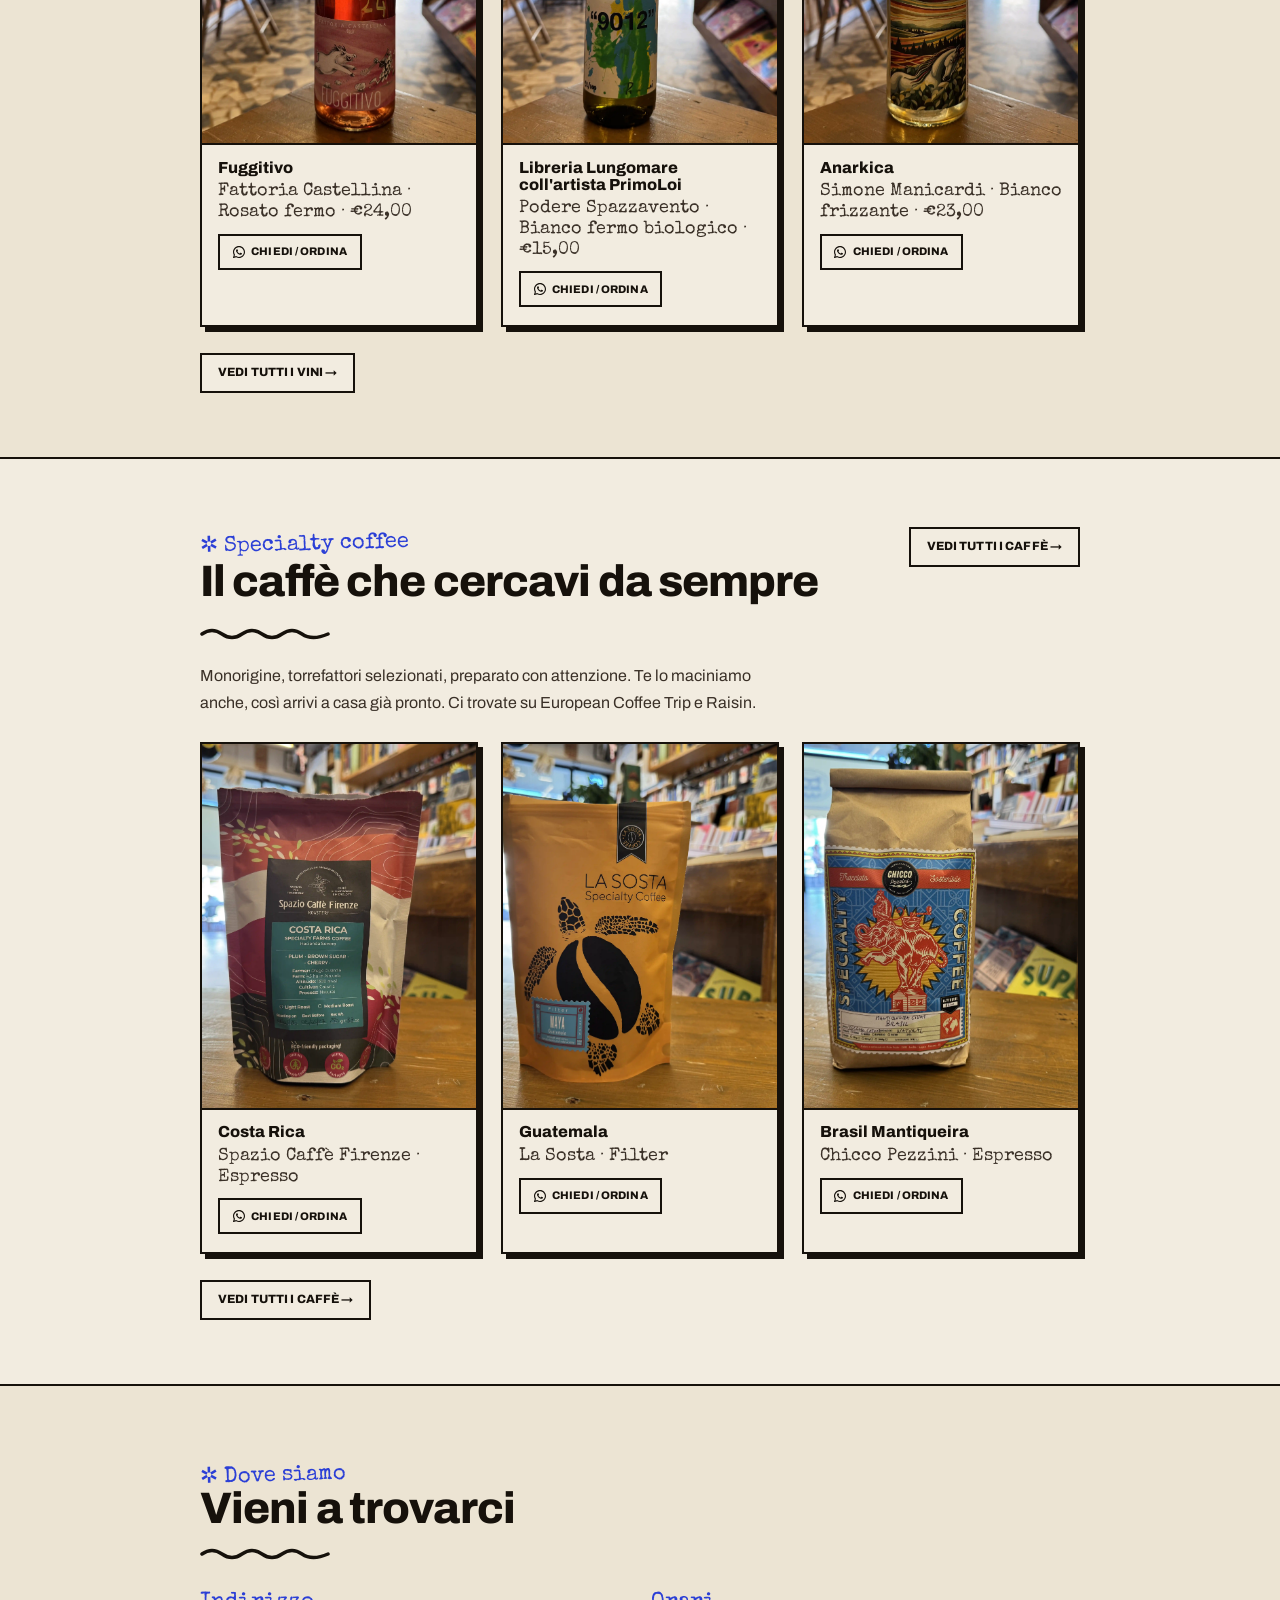
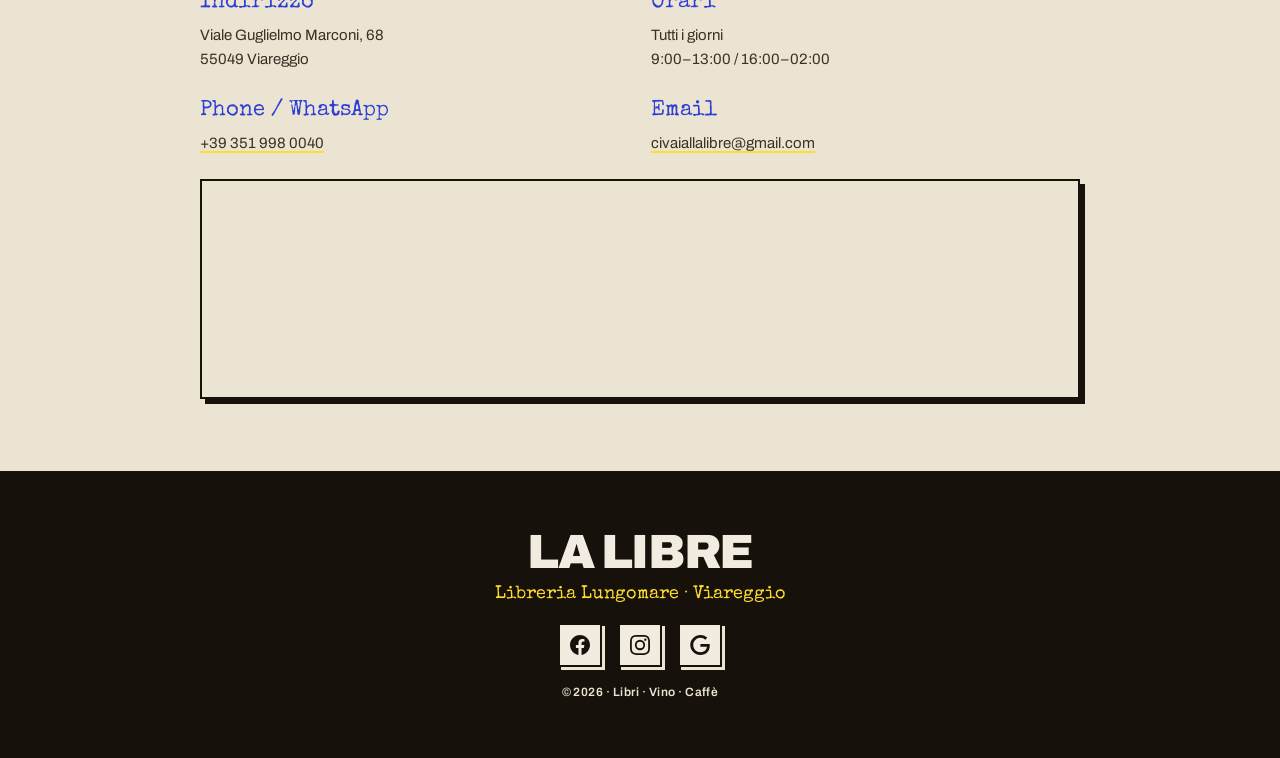
==== commit bb13c46c: "Switch hand font to Special Elite (free typewriter alternative) Co-Authored-By: Claude Sonnet 4.6 <n" ====
--- a/index.html
+++ b/index.html
@@ -7,7 +7,7 @@
   <meta name="description" content="La Libre (Libreria Lungomare) è una libreria storica sul lungomare di Viareggio. Vini naturali, specialty coffee e cocktail serali." />
   <link rel="preconnect" href="https://fonts.googleapis.com" />
   <link rel="preconnect" href="https://fonts.gstatic.com" crossorigin />
-  <link href="https://fonts.googleapis.com/css2?family=Archivo:wght@400;500;600;700;800;900&family=Kalam:wght@400;700&display=swap" rel="stylesheet" />
+  <link href="https://fonts.googleapis.com/css2?family=Archivo:wght@400;500;600;700;800;900&family=Special+Elite&display=swap" rel="stylesheet" />
 <link rel="stylesheet" href="lalibre.css" />
 </head>
 <body>
--- a/lalibre.css
+++ b/lalibre.css
@@ -25,7 +25,7 @@
 
   --font-display: 'Archivo', system-ui, sans-serif;
   --font-body:    'Archivo', system-ui, sans-serif;
-  --font-hand:    'Kalam', cursive;
+  --font-hand:    'Special Elite', cursive;
 
   /* hand-drawn marker squiggle, used for .divider */
   --squiggle: url("data:image/svg+xml,%3Csvg xmlns='http://www.w3.org/2000/svg' width='130' height='14' viewBox='0 0 130 14'%3E%3Cpath d='M2 8 Q 12 1 22 8 T 42 8 T 62 8 T 82 8 T 102 8 T 128 8' fill='none' stroke='%2316110b' stroke-width='3.5' stroke-linecap='round'/%3E%3C/svg%3E");
@@ -64,7 +64,7 @@
 .eyebrow {
   font-family: var(--font-hand);
   font-size: 22px;
-  font-weight: 700;
+  font-weight: 400;
   letter-spacing: 0;
   text-transform: none;
   color: var(--accent);
@@ -259,7 +259,7 @@
 .info-label {
   display: block; font-family: var(--font-hand); font-size: 22px;
   letter-spacing: 0; text-transform: none; color: var(--accent);
-  margin-bottom: 0.15rem; font-weight: 700;
+  margin-bottom: 0.15rem; font-weight: 400;
 }
 iframe { border: var(--border) !important; border-radius: 0 !important; box-shadow: var(--shadow); }
 
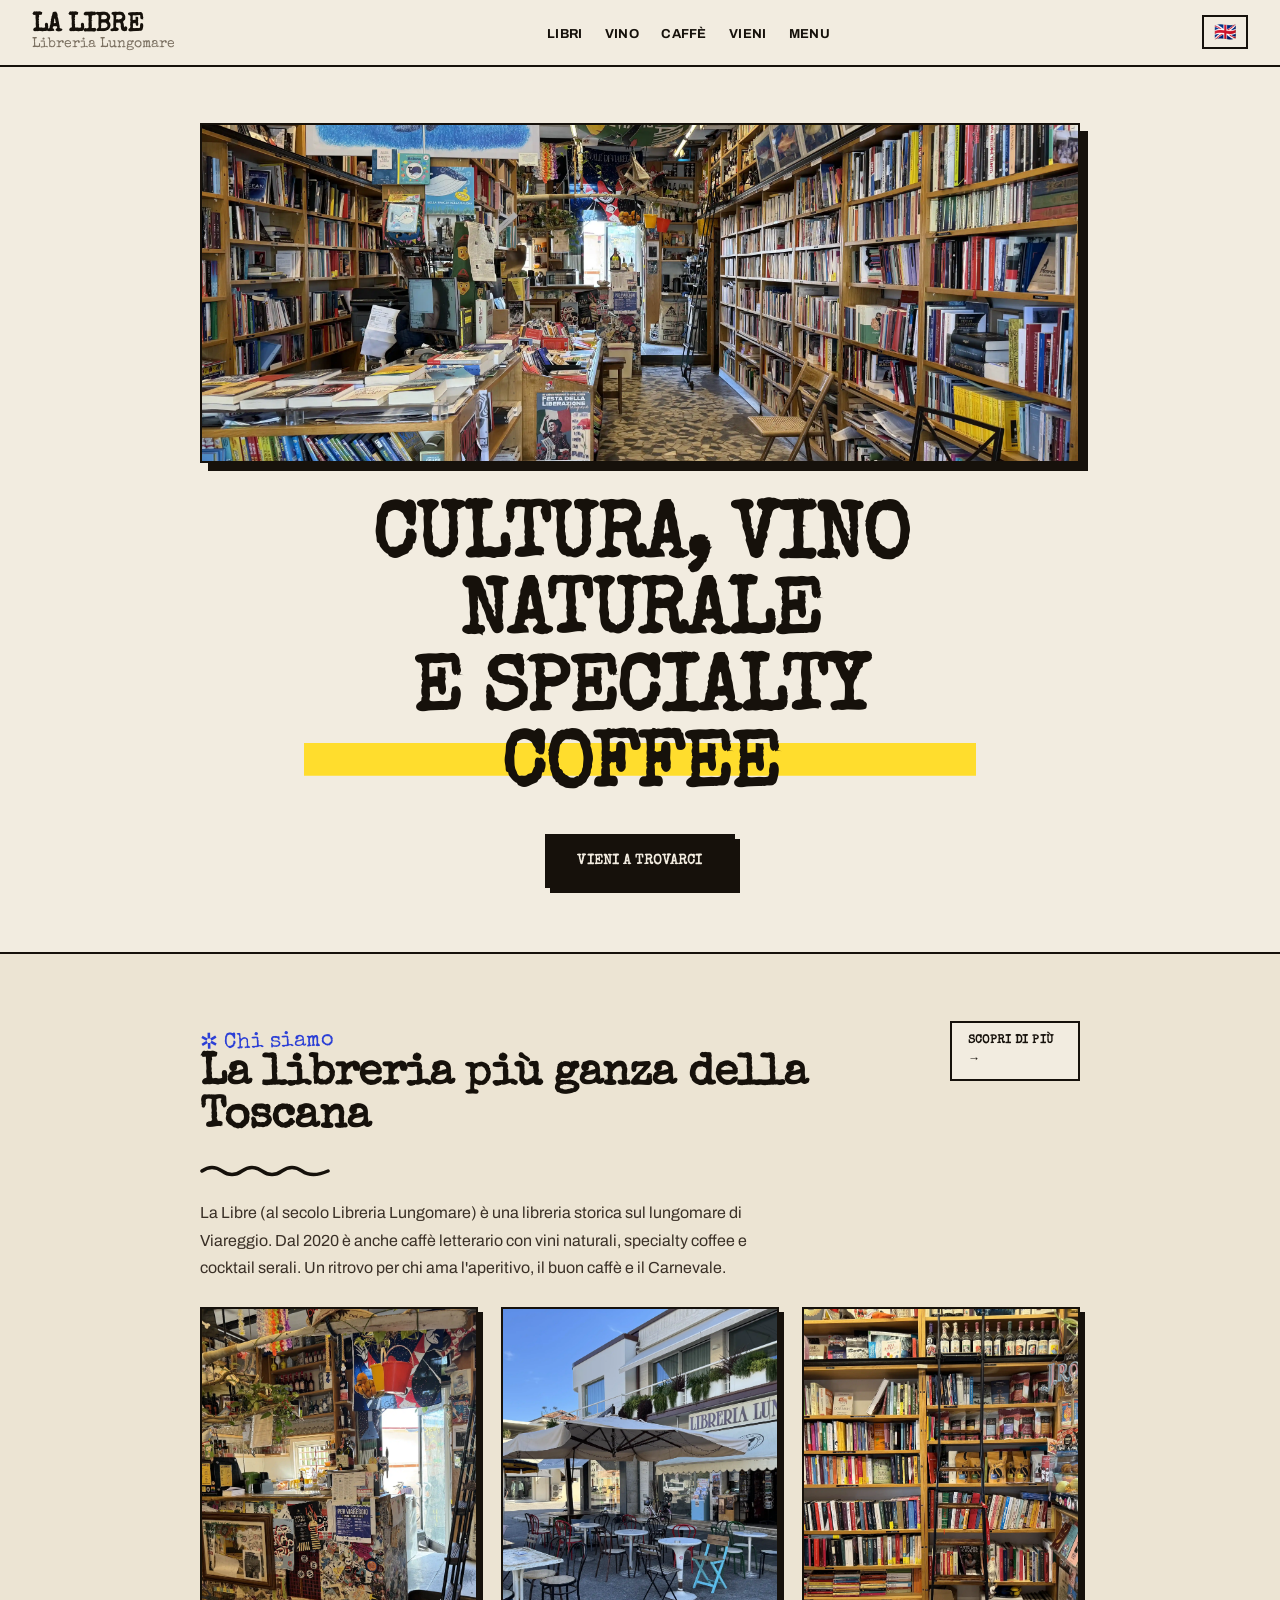
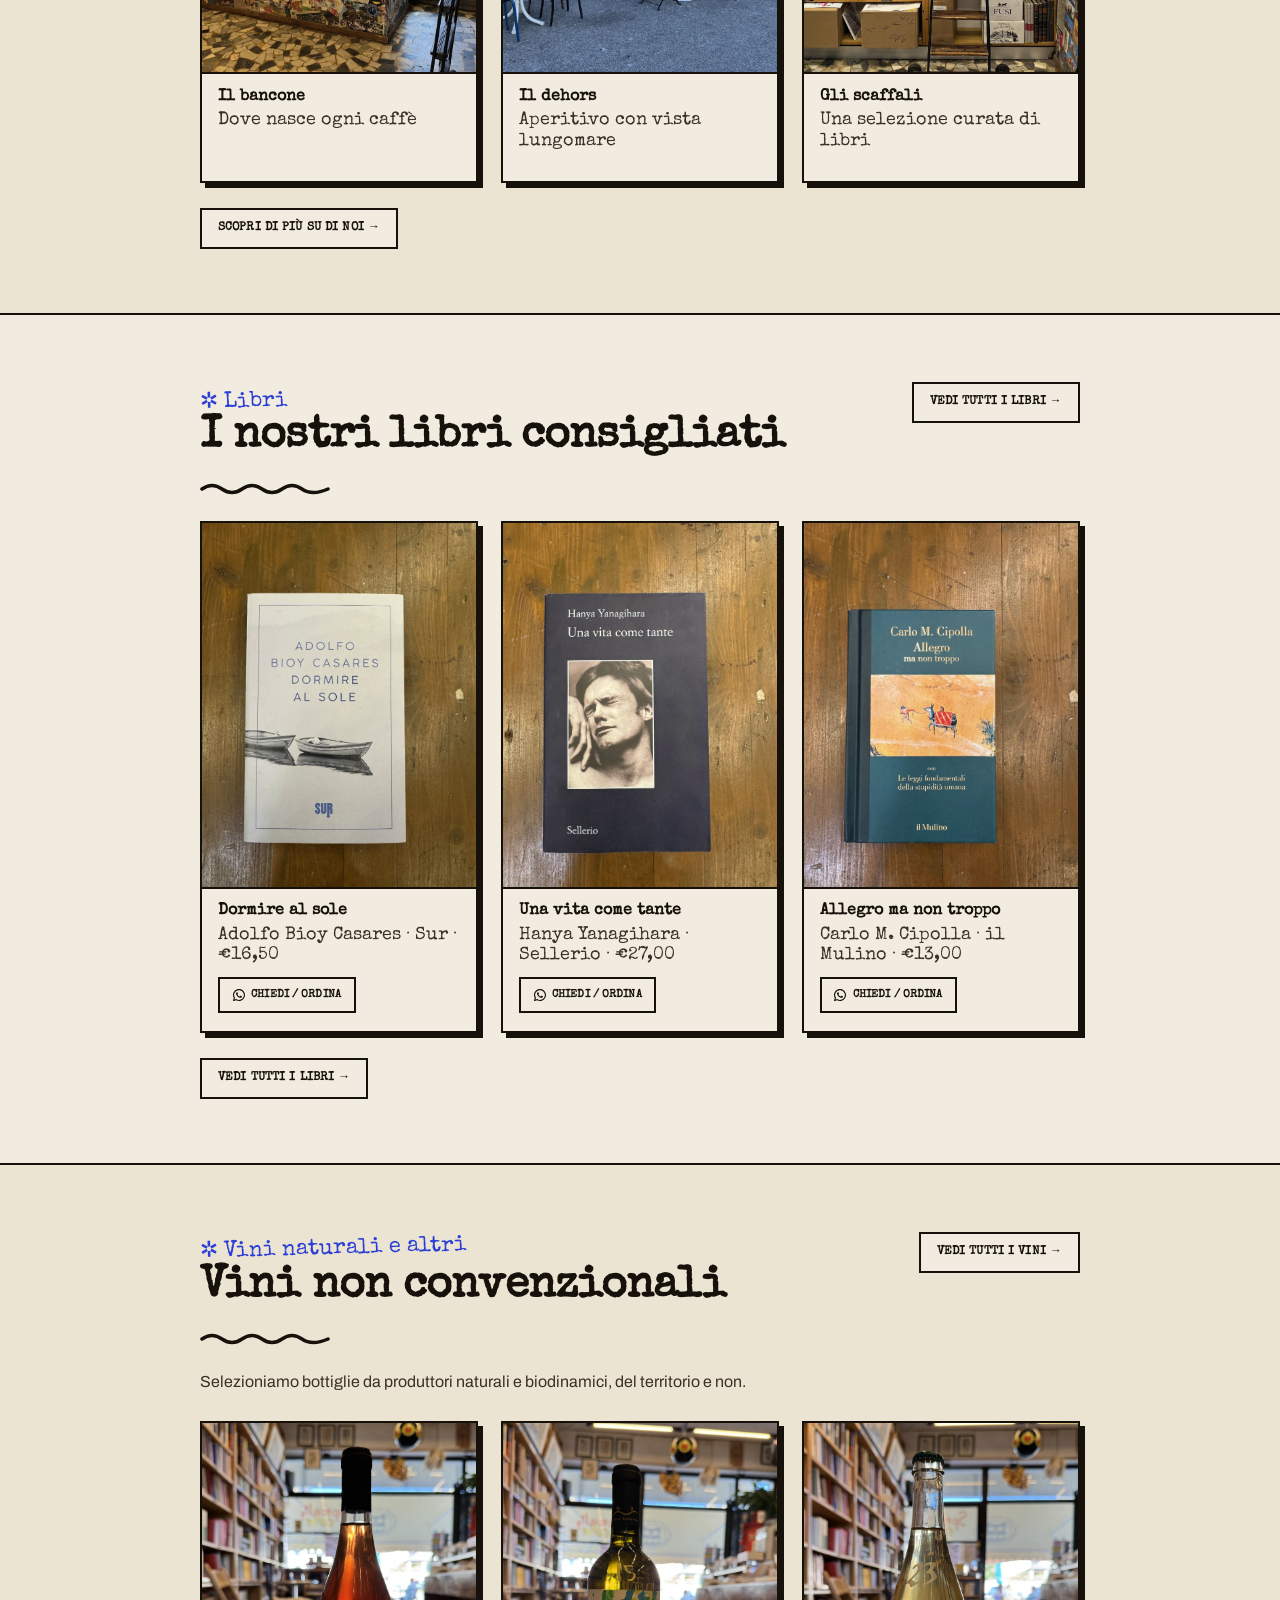
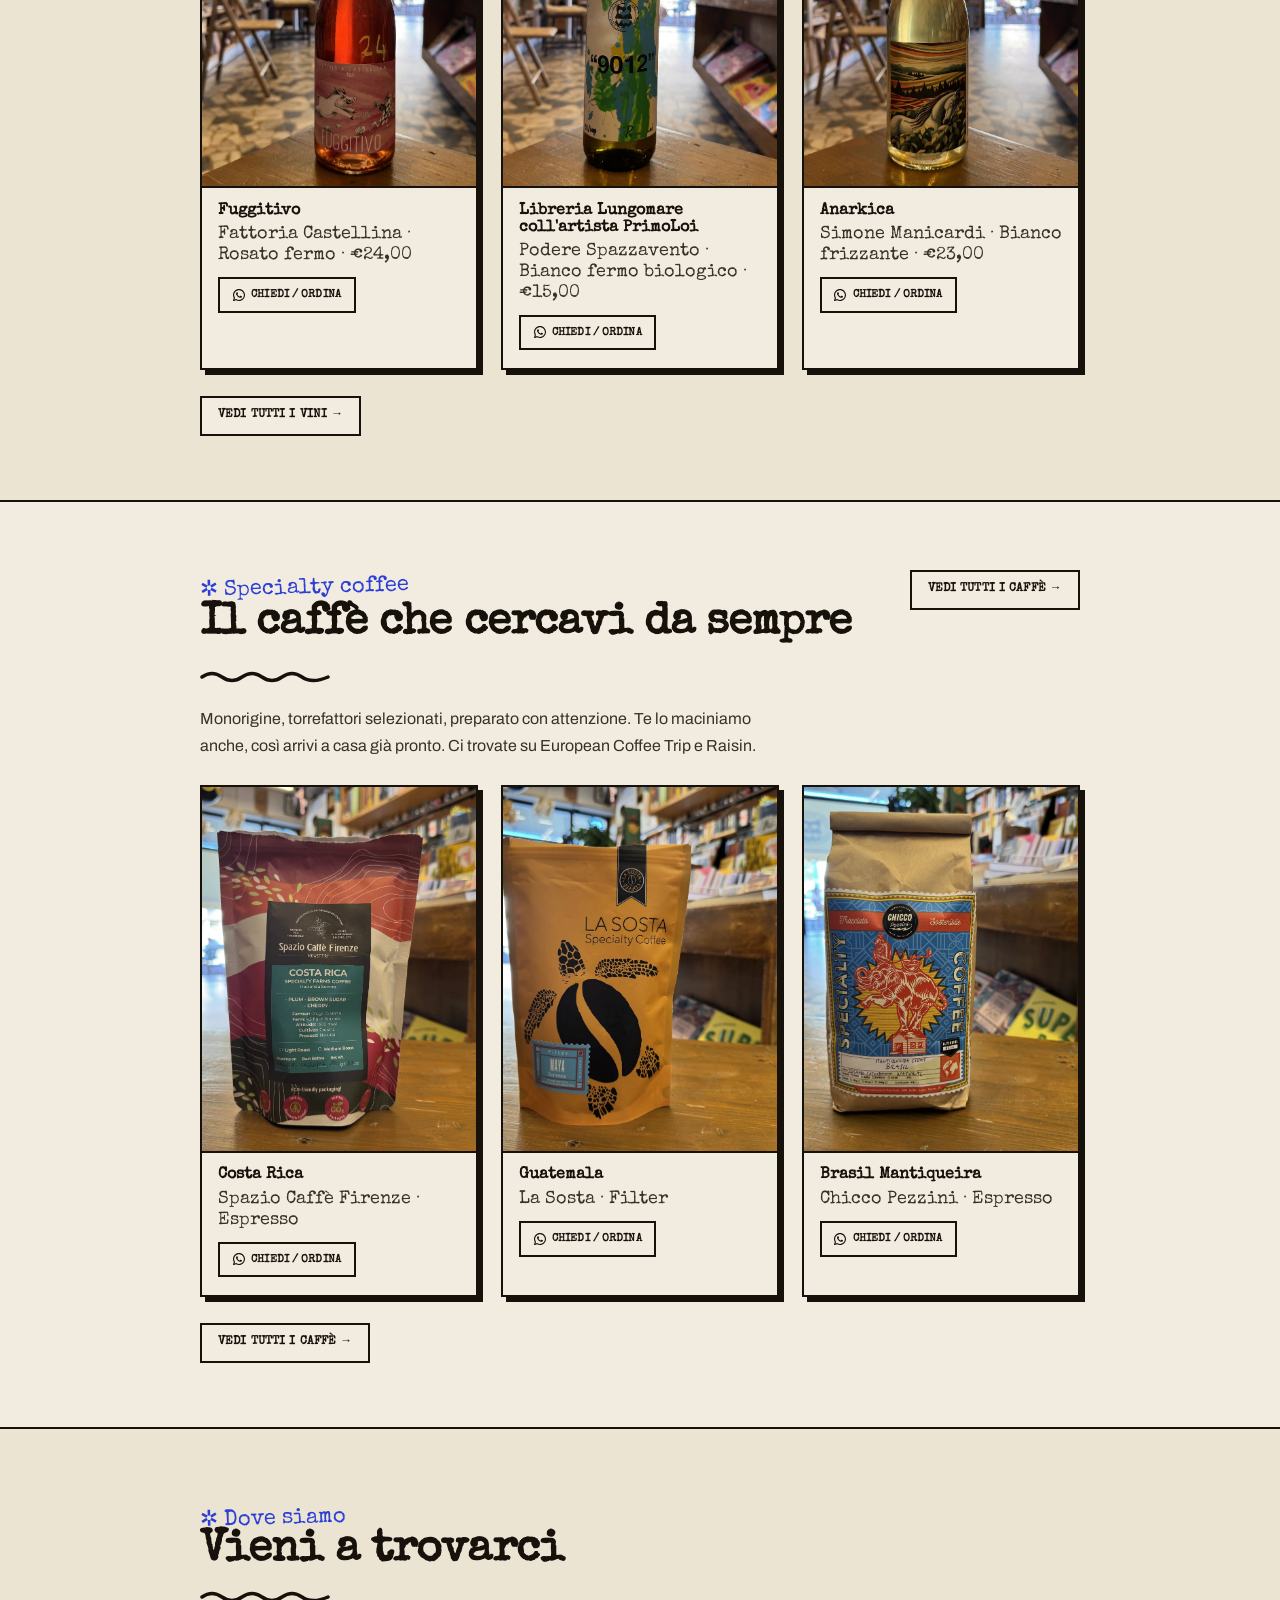
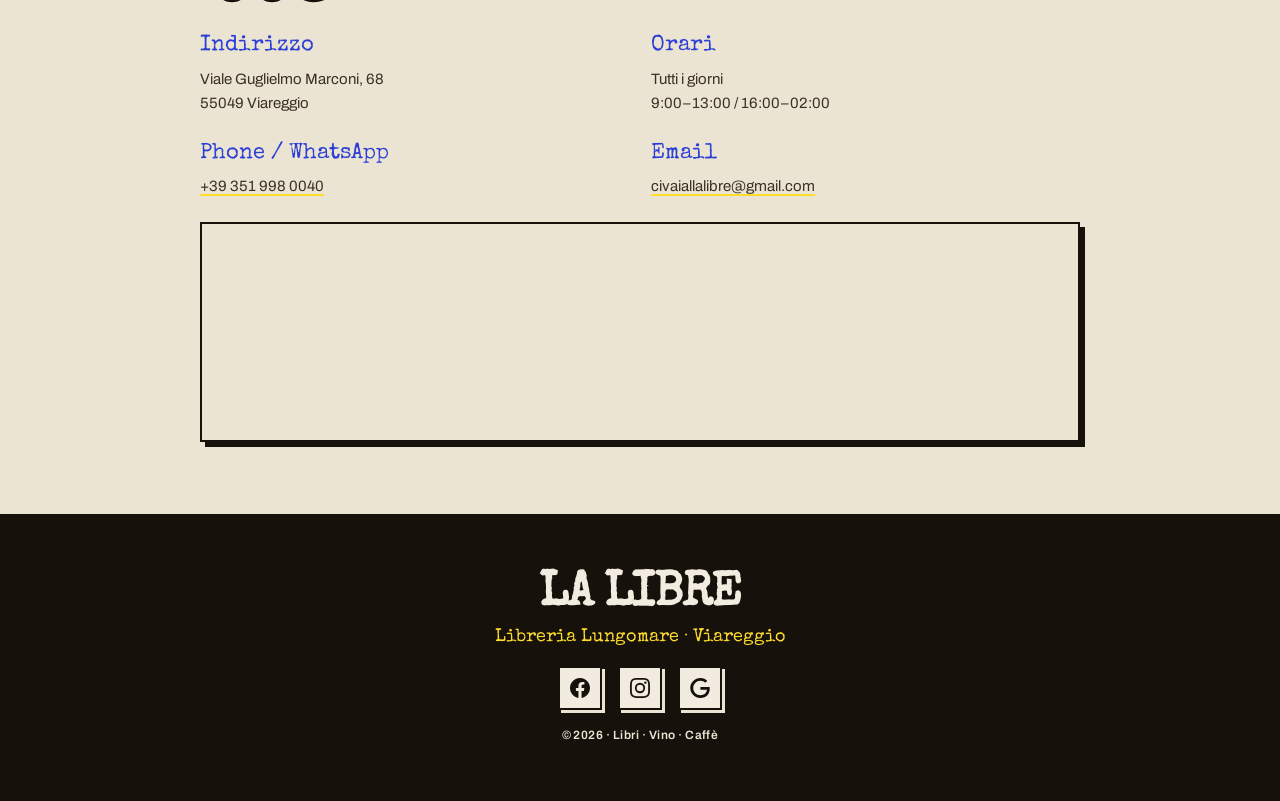
==== commit 728ad848: "Add menu" ====
--- a/index.html
+++ b/index.html
@@ -23,6 +23,7 @@
       <li><a href="wine.html" data-it="Vino" data-en="Wine">Vino</a></li>
       <li><a href="coffee.html" data-it="Caffè" data-en="Coffee">Caffè</a></li>
       <li><a href="#visit" data-it="Vieni" data-en="Visit">Vieni</a></li>
+      <li><a href="menu.html" data-it="Menu" data-en="Menu">Menu</a></li>
     </ul>
     <div class="nav-right">
       <button class="nav-lang" id="lang-toggle" title="Switch language">🇬🇧</button>
--- a/lalibre.css
+++ b/lalibre.css
@@ -23,7 +23,7 @@
   --shadow:   5px 5px 0 var(--ink);          /* hard "sticker" shadow */
   --shadow-lg: 8px 8px 0 var(--ink);
 
-  --font-display: 'Archivo', system-ui, sans-serif;
+  --font-display: 'Special Elite', cursive;
   --font-body:    'Archivo', system-ui, sans-serif;
   --font-hand:    'Special Elite', cursive;
 
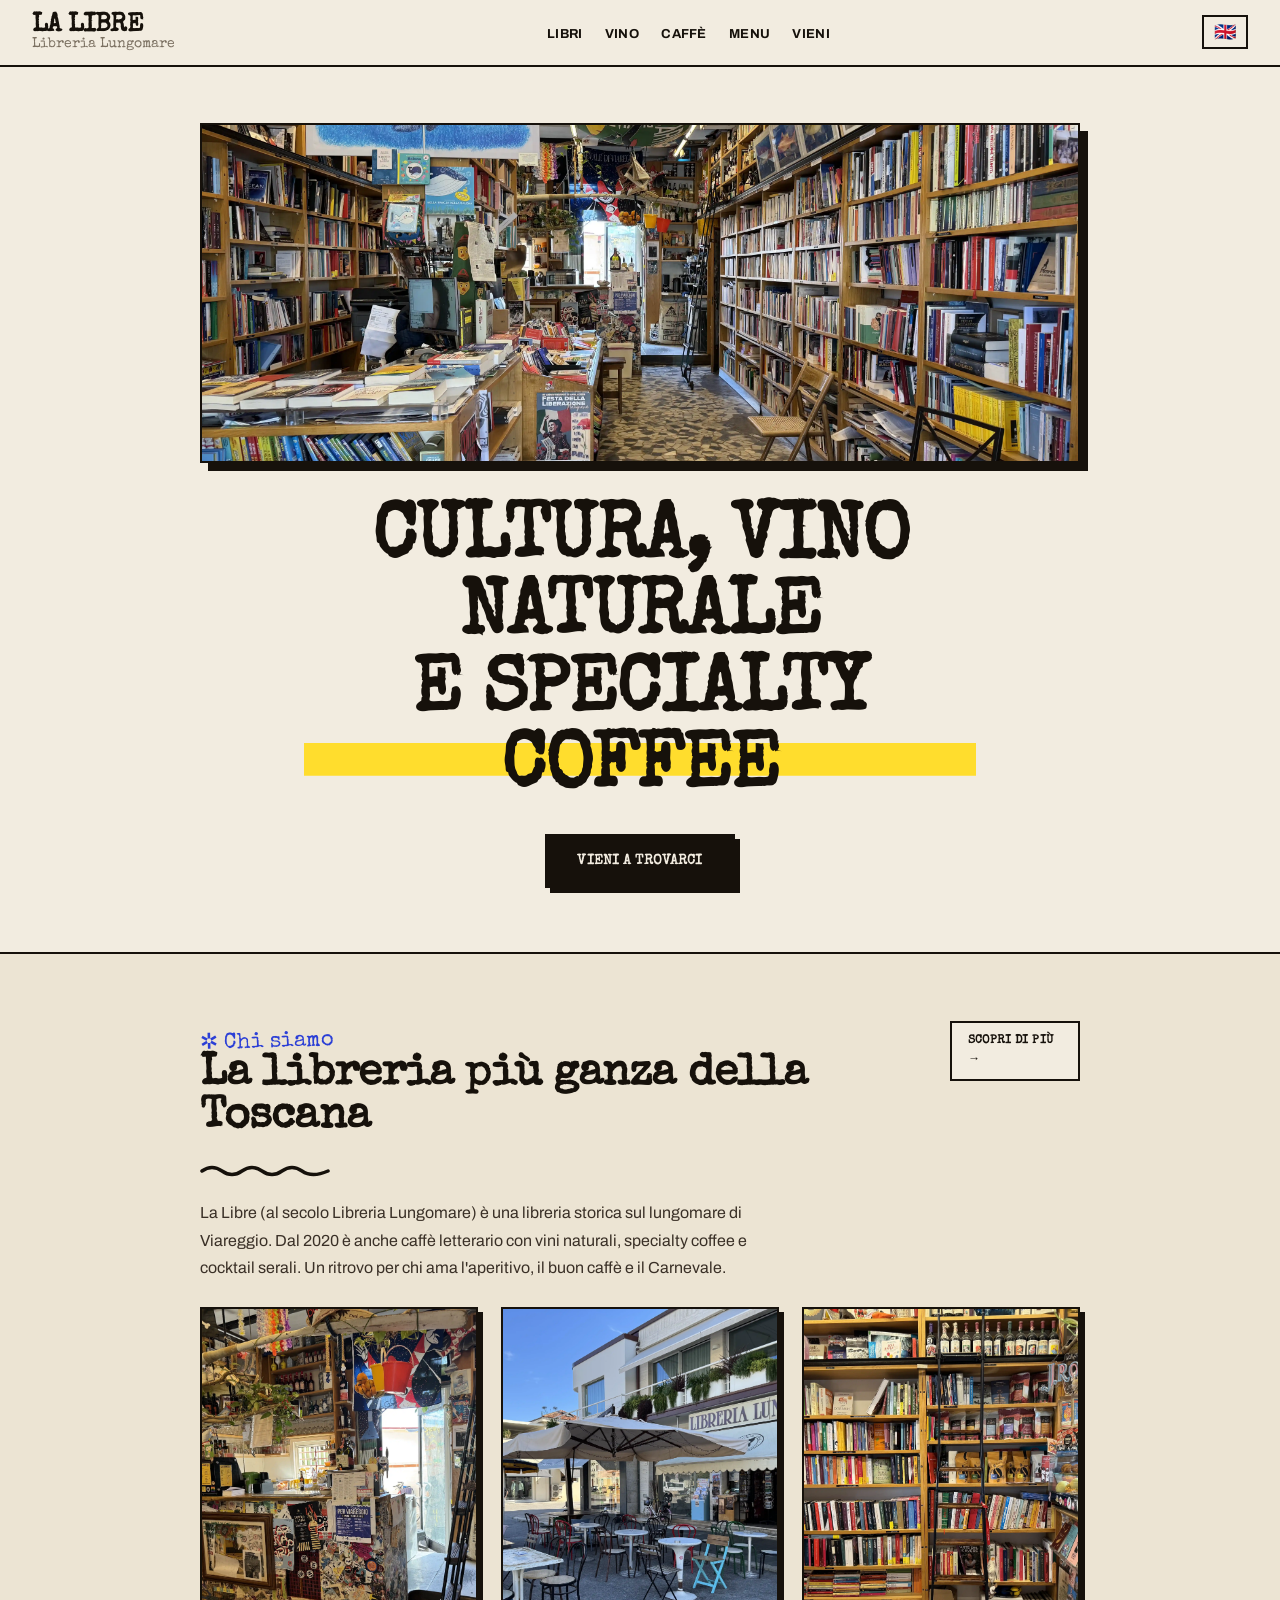
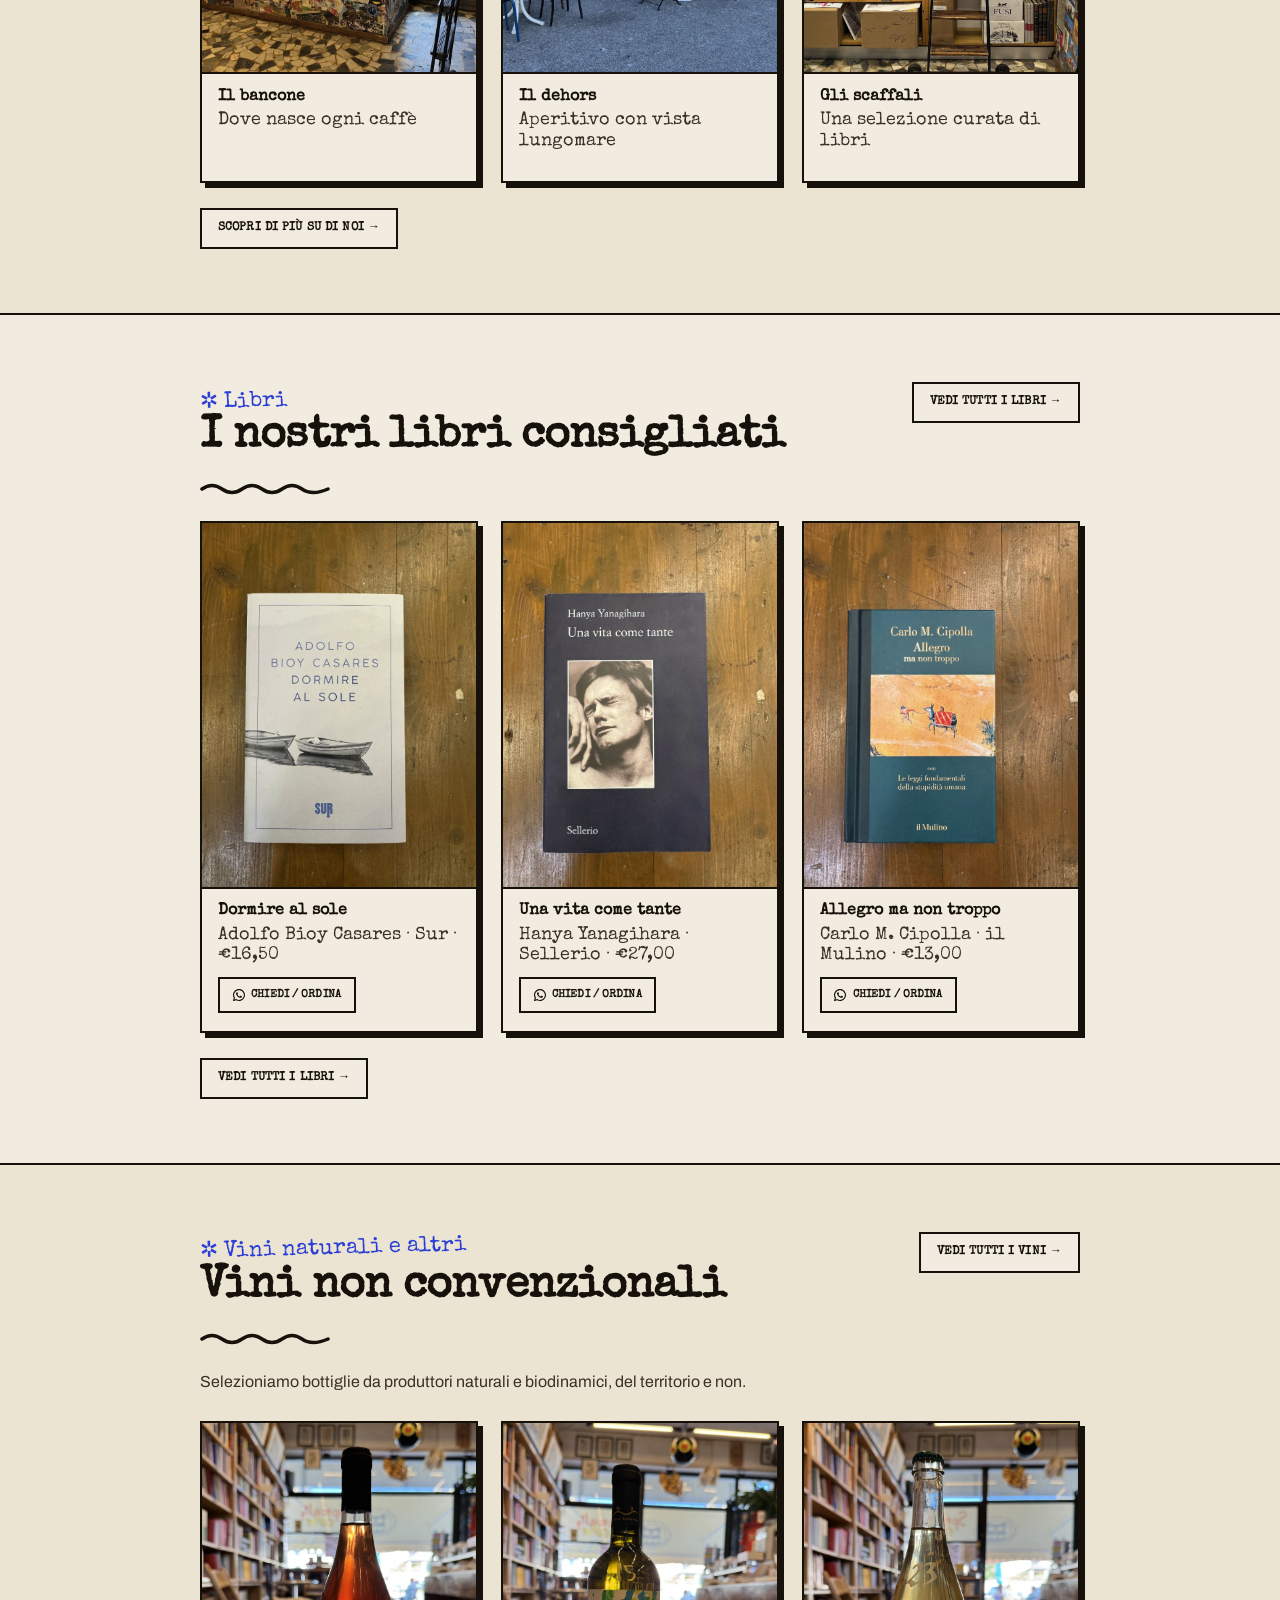
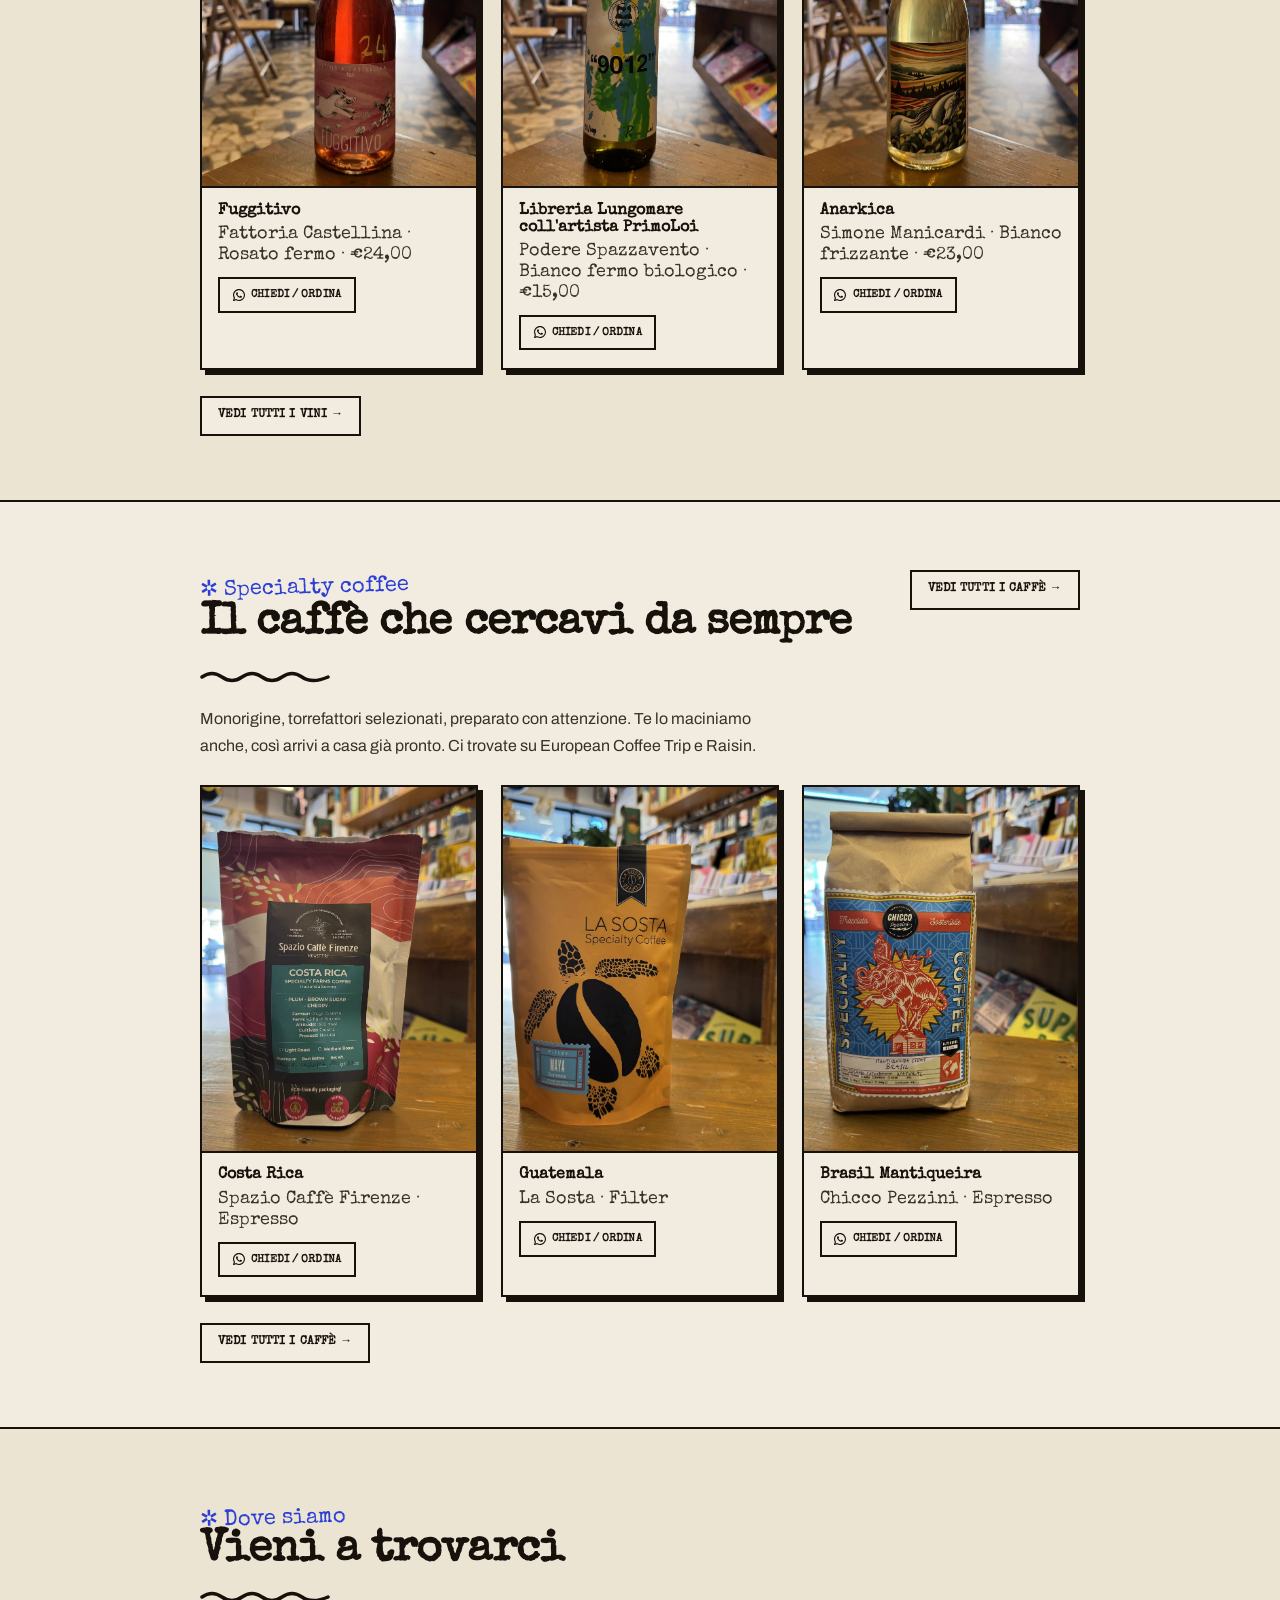
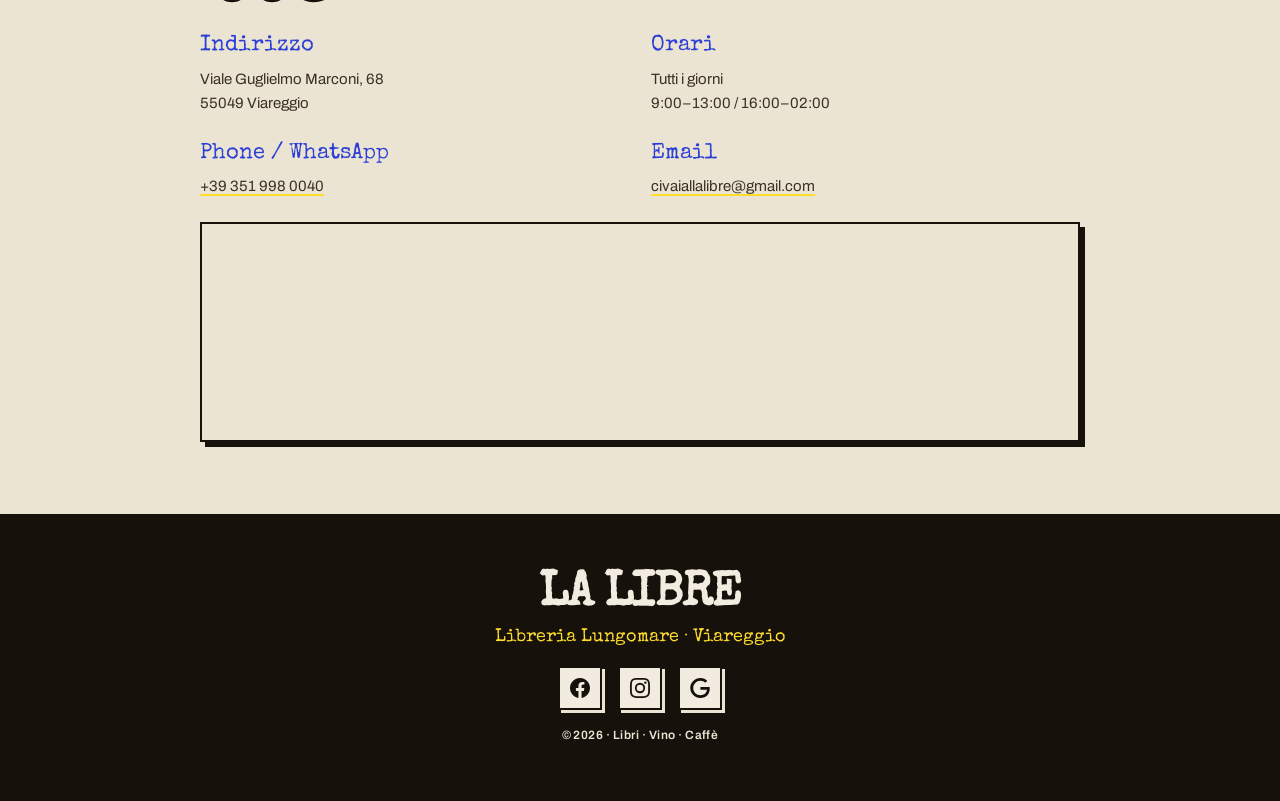
==== commit f3ceb4a1: "Style remade" ====
--- a/index.html
+++ b/index.html
@@ -22,8 +22,8 @@
       <li><a href="books.html" data-it="Libri" data-en="Books">Libri</a></li>
       <li><a href="wine.html" data-it="Vino" data-en="Wine">Vino</a></li>
       <li><a href="coffee.html" data-it="Caffè" data-en="Coffee">Caffè</a></li>
+      <li><a href="menu.html" data-it="Menu" data-en="Menu">Menu</a></li>
       <li><a href="#visit" data-it="Vieni" data-en="Visit">Vieni</a></li>
-      <li><a href="menu.html" data-it="Menu" data-en="Menu">Menu</a></li>
     </ul>
     <div class="nav-right">
       <button class="nav-lang" id="lang-toggle" title="Switch language">🇬🇧</button>
